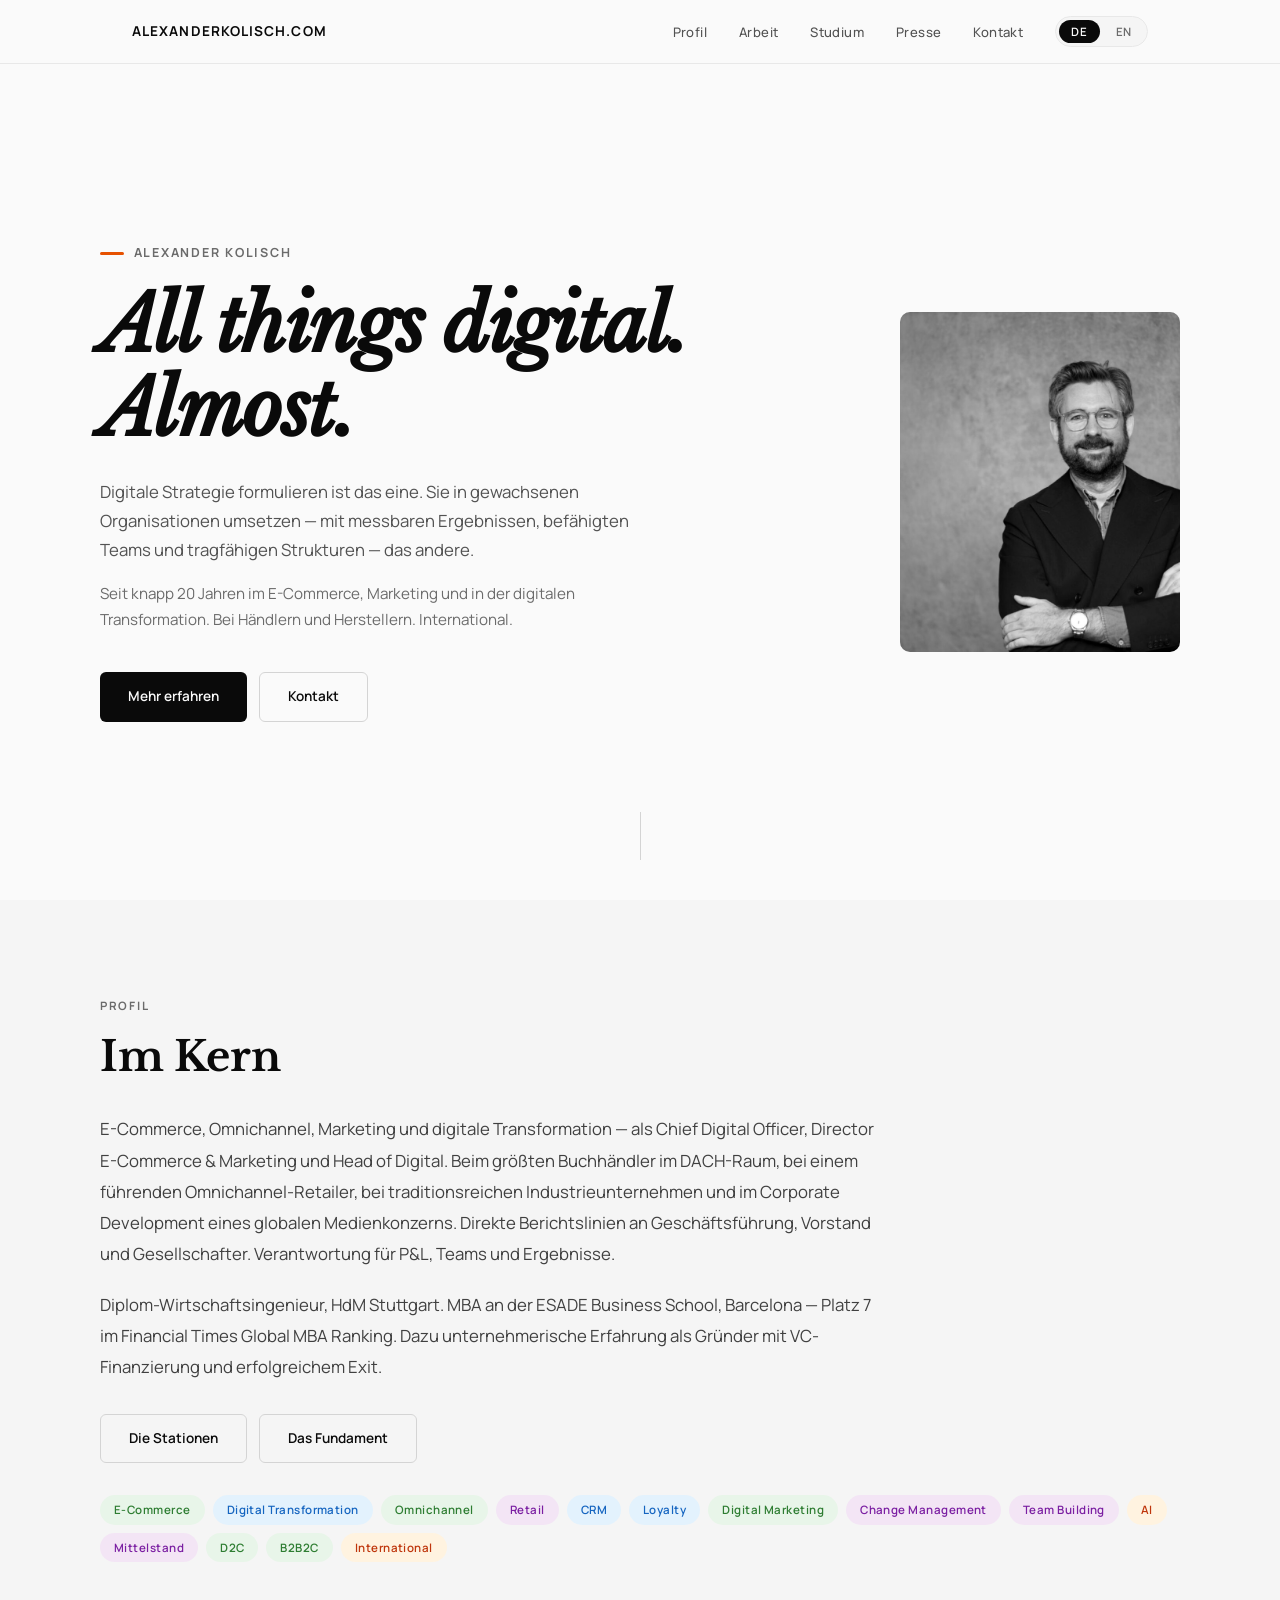
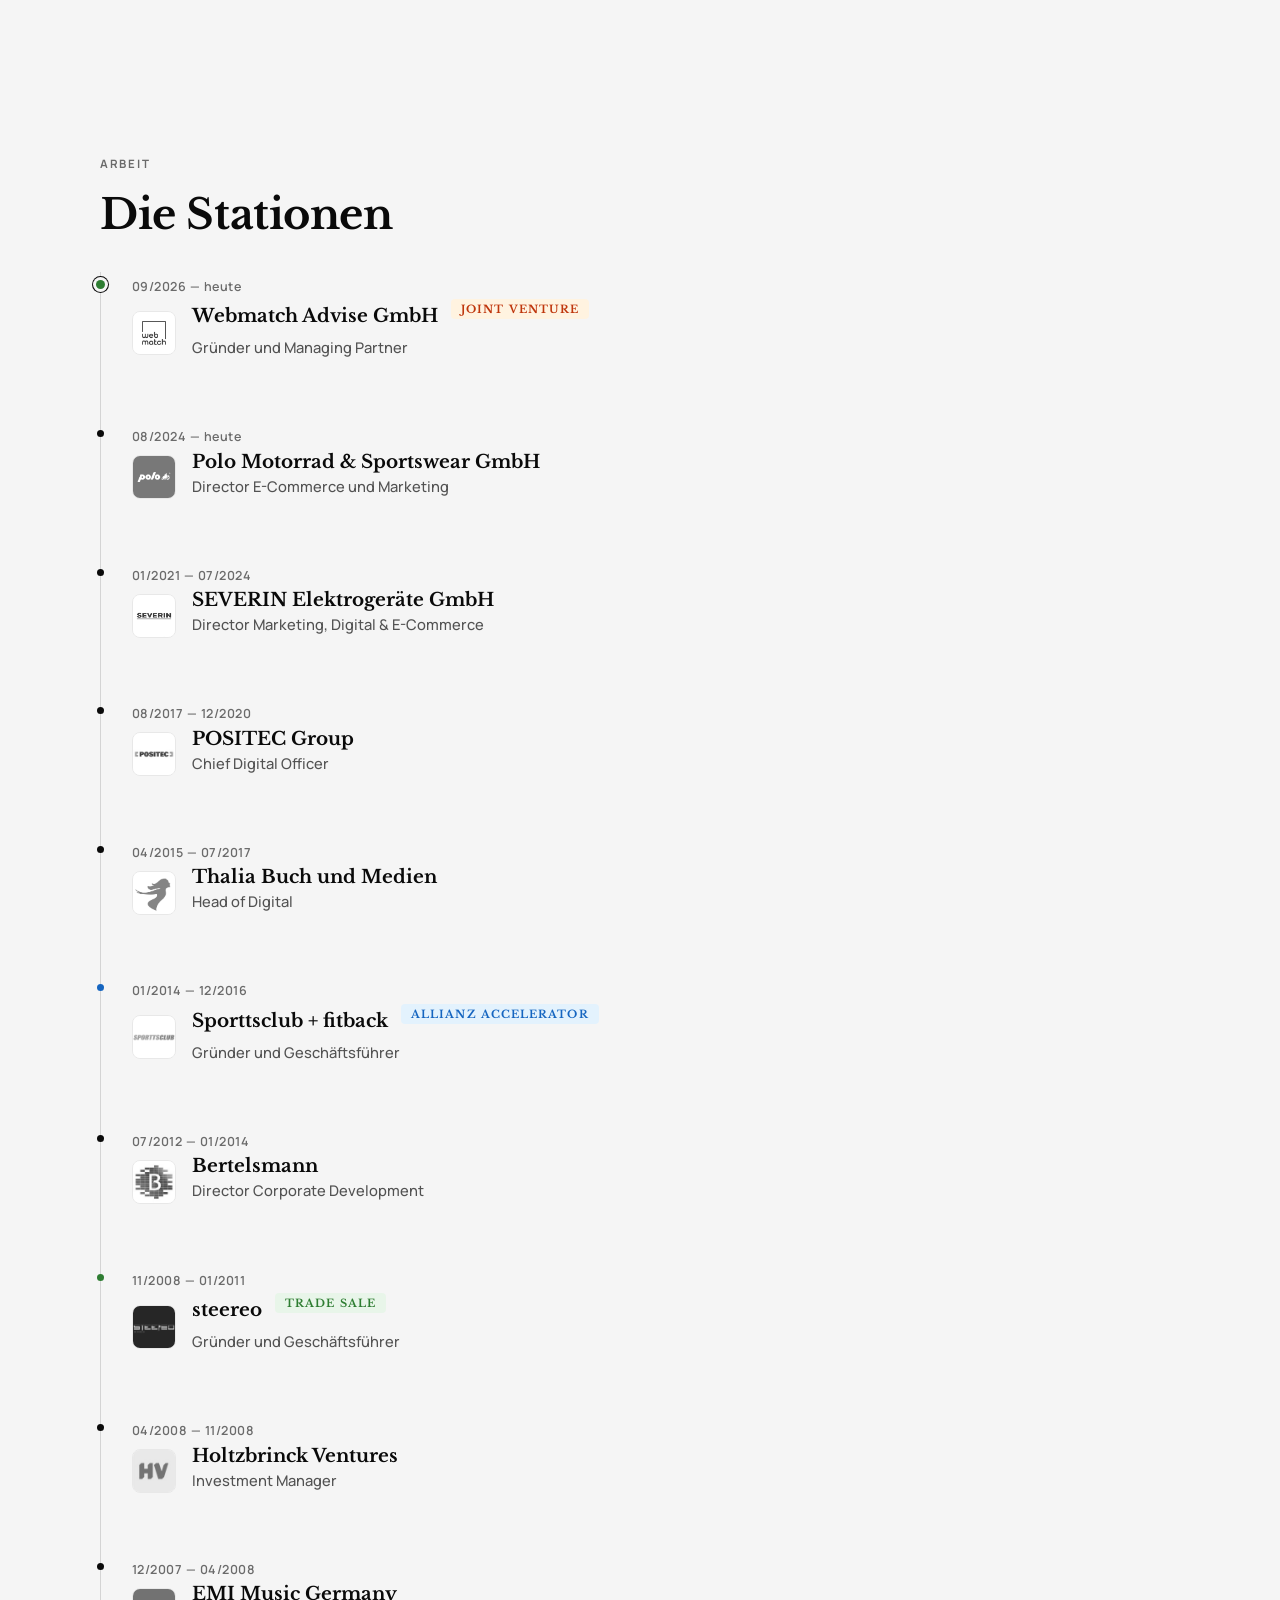
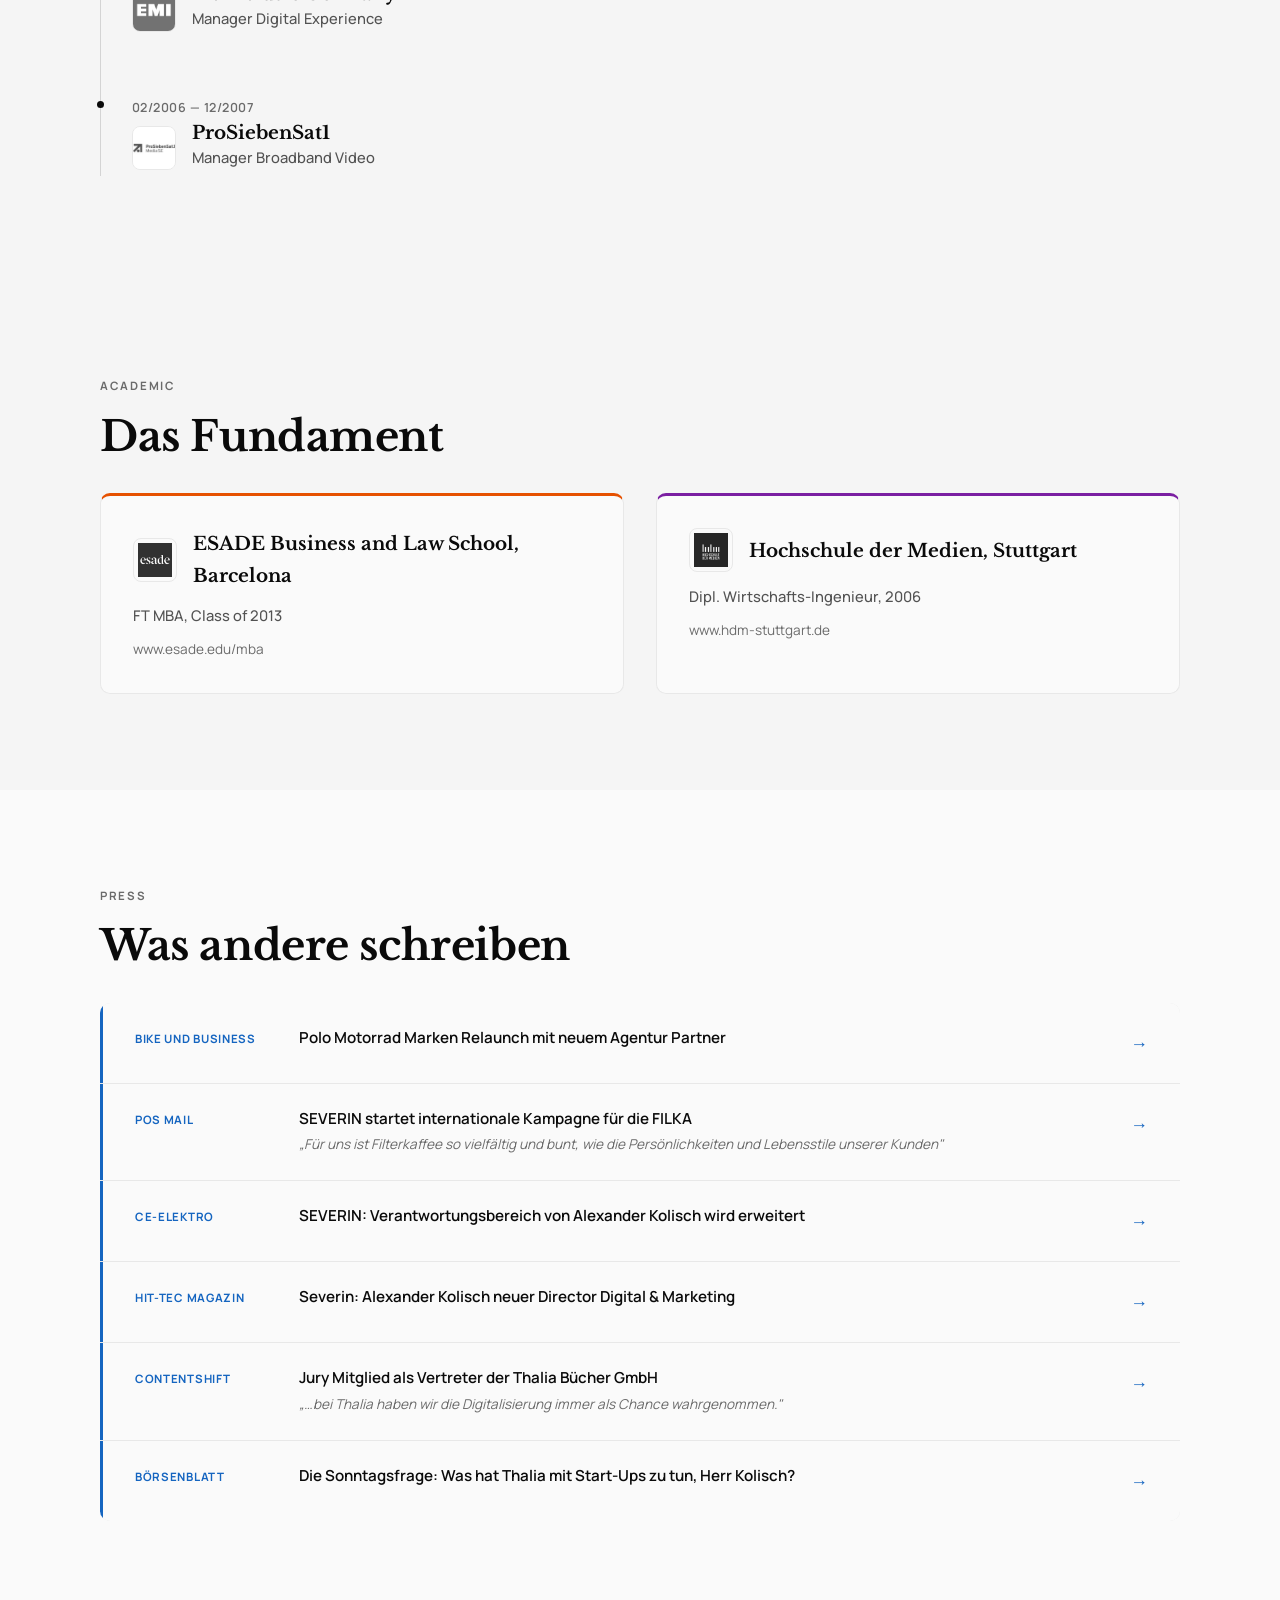
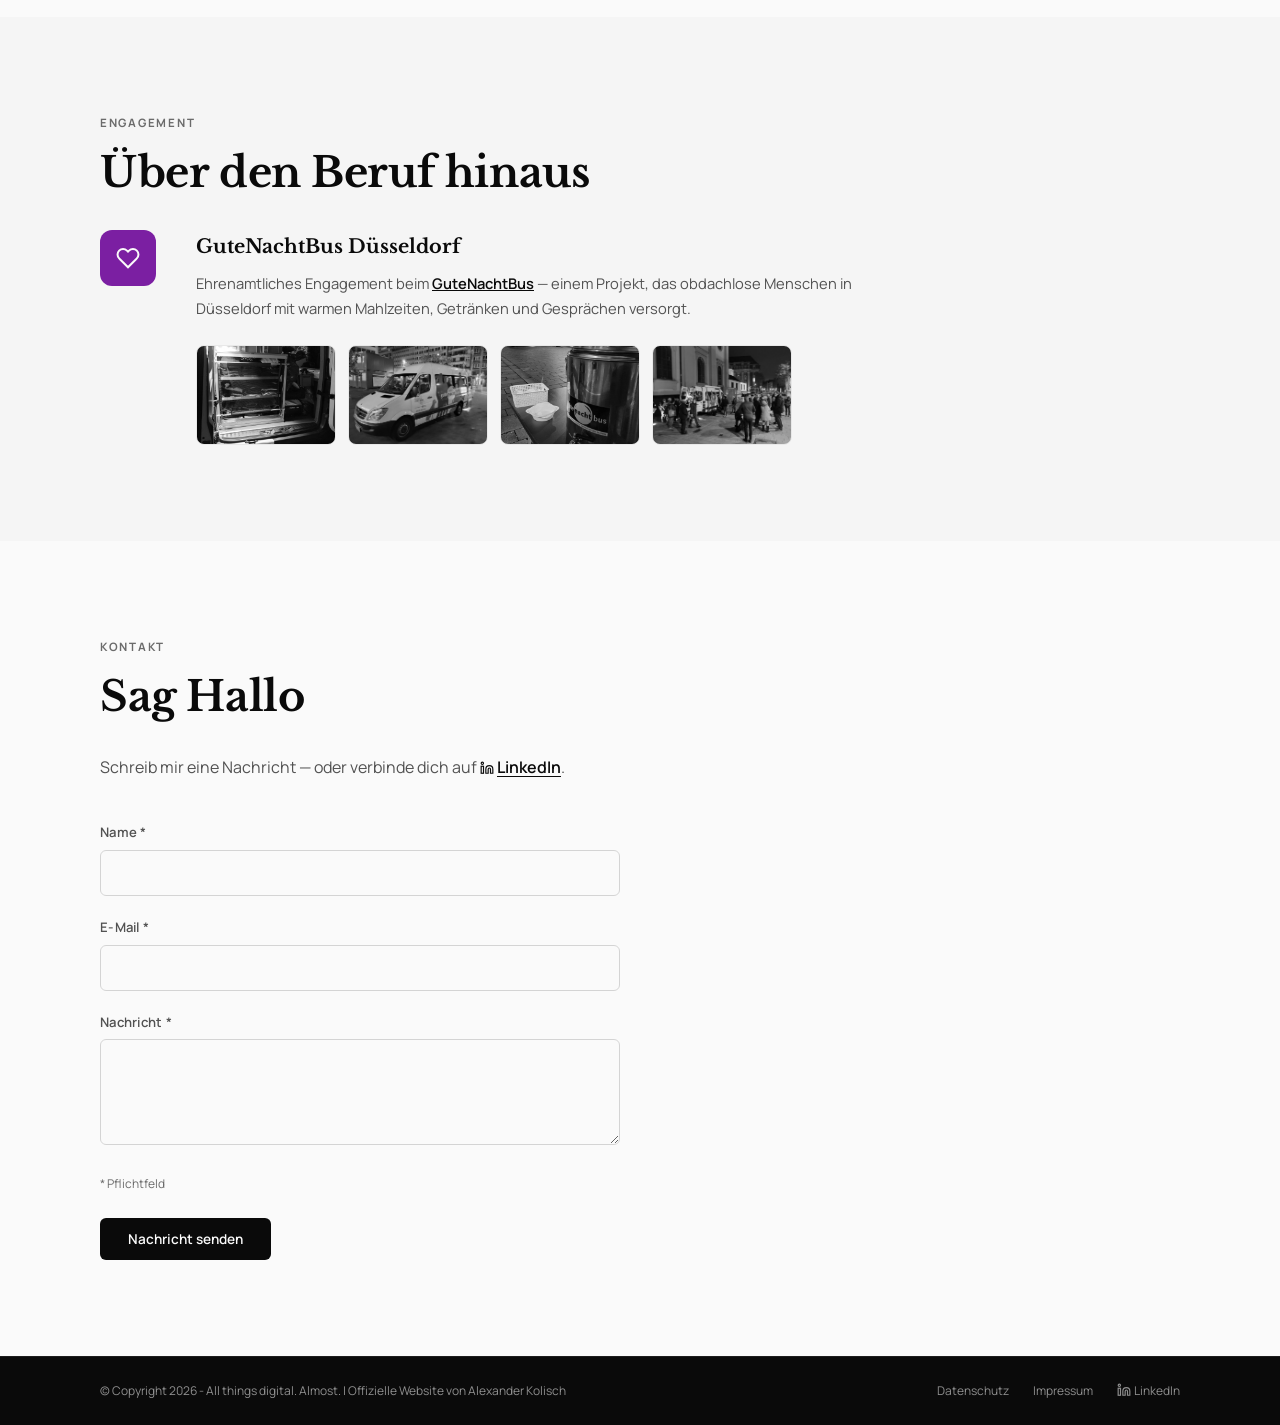
==== index.html @ d1df958e "fix: WCAG text contrast — labels, grays, orange tags, footer v1.7.4" ====
<!DOCTYPE html>
<html lang="de">
<head>
<meta charset="UTF-8">
<meta name="viewport" content="width=device-width, initial-scale=1.0">
<title>Alexander Kolisch | All things digital. Almost.</title>
<meta name="description" content="Alexander Kolisch — E-Commerce, Omnichannel, Marketing und digitale Transformation. Mehr als 20 Jahre Erfahrung als CDO, Director und Head of Digital.">
<link rel="icon" type="image/png" href="/assets/img/favicon.png">
<link rel="preload" href="/assets/fonts/manrope-latin-400-normal.woff2" as="font" type="font/woff2" crossorigin>
<link rel="preload" href="/assets/fonts/libre-baskerville-latin-400-italic.woff2" as="font" type="font/woff2" crossorigin>
<link rel="stylesheet" href="/assets/css/style.css?v=1.7.4">
<link rel="alternate" hreflang="de" href="https://alexanderkolisch.com/">
<link rel="alternate" hreflang="en" href="https://alexanderkolisch.com/#en">
<link rel="alternate" hreflang="x-default" href="https://alexanderkolisch.com/">
<meta property="og:title" content="Alexander Kolisch | All things digital. Almost.">
<meta property="og:description" content="E-Commerce, Omnichannel, Marketing und digitale Transformation — als CDO, Director und Head of Digital. Mehr als 20 Jahre Erfahrung.">
<meta property="og:url" content="https://alexanderkolisch.com/">
<meta property="og:type" content="website">
<meta property="og:image" content="https://alexanderkolisch.com/assets/img/profile.jpg">
<meta property="og:locale" content="de_DE">
<meta property="og:locale:alternate" content="en_US">
<meta property="og:site_name" content="Alexander Kolisch | All things digital. Almost.">
<meta name="twitter:card" content="summary_large_image">
<meta name="twitter:title" content="Alexander Kolisch | All things digital. Almost.">
<meta name="twitter:description" content="E-Commerce, Omnichannel, Marketing und digitale Transformation. Mehr als 20 Jahre Erfahrung als CDO, Director und Head of Digital.">
<meta name="twitter:image" content="https://alexanderkolisch.com/assets/img/profile.jpg">
<link rel="canonical" href="https://alexanderkolisch.com/">
<script type="application/ld+json">
{
  "@context": "https://schema.org",
  "@graph": [
    {
      "@type": "WebSite",
      "name": "Alexander Kolisch | All things digital. Almost.",
      "url": "https://alexanderkolisch.com/",
      "description": "Personal website of Alexander Kolisch – E-Commerce, Omnichannel, Marketing and Digital Transformation."
    },
    {
      "@type": "Person",
      "name": "Alexander Kolisch",
      "givenName": "Alexander",
      "familyName": "Kolisch",
      "jobTitle": "Co-Founder & Managing Partner, Webmatch Advise GmbH",
      "worksFor": [
        {
          "@type": "Organization",
          "name": "Webmatch Advise GmbH",
          "url": "https://advise.webmatch.de"
        },
        {
          "@type": "Organization",
          "name": "Polo Motorrad und Sportswear GmbH",
          "url": "https://www.polo-motorrad.com"
        }
      ],
      "alumniOf": [
        {"@type": "CollegeOrUniversity", "name": "ESADE Business School", "url": "https://www.esade.edu"},
        {"@type": "CollegeOrUniversity", "name": "Hochschule der Medien Stuttgart", "url": "https://www.hdm-stuttgart.de"}
      ],
      "knowsAbout": ["E-Commerce","Digital Transformation","Omnichannel Retail","CRM","Loyalty Programs","Digital Marketing","Change Management","D2C","B2B2C"],
      "url": "https://alexanderkolisch.com/",
      "sameAs": ["https://www.linkedin.com/in/alexanderkolisch/"],
      "image": "https://alexanderkolisch.com/assets/img/profile.jpg"
    }
  ]
}
</script>
</head>
<body >


<!-- NAV -->
<nav class="ak-nav" id="ak-nav"><div class="ni">
  <a href="/" class="nl">alexanderkolisch.com</a>
  <ul class="nk">
    <li><a href="#profil" data-lang="de">Profil</a><a href="#profil" data-lang="en">Profile</a></li>
    <li><a href="#arbeit" data-lang="de">Arbeit</a><a href="#arbeit" data-lang="en">Work</a></li>
    <li><a href="#bildung" data-lang="de">Studium</a><a href="#bildung" data-lang="en">Education</a></li>
    <li><a href="#presse" data-lang="de">Presse</a><a href="#presse" data-lang="en">Press</a></li>
    <li><a href="#kontakt" data-lang="de">Kontakt</a><a href="#kontakt" data-lang="en">Contact</a></li>
    <li><div class="lt"><button class="active" onclick="setLang('de')">DE</button><button onclick="setLang('en')">EN</button></div></li>
  </ul>
  <button class="hb" onclick="toggleMenu()" aria-label="Menu"><span></span><span></span><span></span></button>
</div></nav>

<!-- MOBILE MENU -->
<div class="mm" id="mm">
  <a href="#profil" onclick="closeMenu()" data-lang="de">Profil</a><a href="#profil" onclick="closeMenu()" data-lang="en">Profile</a>
  <a href="#arbeit" onclick="closeMenu()" data-lang="de">Arbeit</a><a href="#arbeit" onclick="closeMenu()" data-lang="en">Work</a>
  <a href="#bildung" onclick="closeMenu()" data-lang="de">Studium</a><a href="#bildung" onclick="closeMenu()" data-lang="en">Education</a>
  <a href="#presse" onclick="closeMenu()" data-lang="de">Presse</a><a href="#presse" onclick="closeMenu()" data-lang="en">Press</a>
  <a href="#kontakt" onclick="closeMenu()" data-lang="de">Kontakt</a><a href="#kontakt" onclick="closeMenu()" data-lang="en">Contact</a>
  <div class="lt" style="margin-top:1rem"><button class="active" onclick="setLang('de')">DE</button><button onclick="setLang('en')">EN</button></div>
</div>

<main id="main">
<!-- HERO -->
<section class="hero">
  <div class="hero-inner">
    <div class="hero-text">
      <p class="hero-eyebrow">Alexander Kolisch</p>
      <h1 class="hero-claim">All things digital.<br>Almost.</h1>
      <p class="hero-sub" data-lang="de">Digitale Strategie formulieren ist das eine. Sie in gewachsenen Organisationen umsetzen — mit messbaren Ergebnissen, befähigten Teams und tragfähigen Strukturen — das andere.</p>
      <p class="hero-sub" data-lang="en">Formulating a digital strategy is one thing. Implementing it in established organizations — with measurable results, empowered teams, and sustainable structures — is another.</p>
      <p class="hero-sub2" data-lang="de">Seit knapp 20 Jahren im E-Commerce, Marketing und in der digitalen Transformation. Bei Händlern und Herstellern. International.</p>
      <p class="hero-sub2" data-lang="en">Nearly 20 years in e-commerce, marketing, and digital transformation. With retailers and manufacturers. International.</p>
      <div class="hero-ctas">
        <a href="#profil" class="hero-cta" data-lang="de">Mehr erfahren</a><a href="#profil" class="hero-cta" data-lang="en">Learn more</a>
        <a href="#kontakt" class="hero-cta sec" data-lang="de">Kontakt</a><a href="#kontakt" class="hero-cta sec" data-lang="en">Contact</a>
      </div>
    </div>
    <div class="hero-photo">
      <img src="/assets/img/profile.jpg" alt="Alexander Kolisch" width="280" height="340" fetchpriority="high" decoding="async">
    </div>
  </div>
  <div class="hs"><div class="line"></div></div>
</section>

<!-- PROFIL -->
<section id="profil" style="background:var(--g50)">
  <div class="si">
    <p class="sl r" data-lang="de">Profil</p><p class="sl r" data-lang="en">Profile</p>
    <h2 class="st r" data-lang="de">Im Kern</h2><h2 class="st r" data-lang="en">At the Core</h2>
    <div class="pt r rd1" data-lang="de">
      <p>E-Commerce, Omnichannel, Marketing und digitale Transformation — als Chief Digital Officer, Director E-Commerce & Marketing und Head of Digital. Beim größten Buchhändler im DACH-Raum, bei einem führenden Omnichannel-Retailer, bei traditionsreichen Industrieunternehmen und im Corporate Development eines globalen Medienkonzerns. Direkte Berichtslinien an Geschäftsführung, Vorstand und Gesellschafter. Verantwortung für P&L, Teams und Ergebnisse.</p>
      <p>Diplom-Wirtschaftsingenieur, HdM Stuttgart. MBA an der ESADE Business School, Barcelona — Platz 7 im Financial Times Global MBA Ranking. Dazu unternehmerische Erfahrung als Gründer mit VC-Finanzierung und erfolgreichem Exit.</p>
    </div>
    <div class="pt r rd1" data-lang="en">
      <p>E-commerce, omnichannel, marketing, and digital transformation — as Chief Digital Officer, Director E-Commerce & Marketing, and Head of Digital. At the largest bookseller in the DACH region, at a leading omnichannel retailer, at established industrial companies, and in Corporate Development at a global media corporation. Direct reporting lines to CEO, board, and shareholders. Responsibility for P&L, teams, and results.</p>
      <p>Diploma in Business Engineering, HdM Stuttgart. MBA from ESADE Business School, Barcelona — ranked 7th in the Financial Times Global MBA Ranking. Plus entrepreneurial experience as a founder with VC funding and a successful exit.</p>
    </div>
    <div class="profil-ctas r rd2">
      <a href="#arbeit" class="hero-cta sec" data-lang="de">Die Stationen</a><a href="#arbeit" class="hero-cta sec" data-lang="en">The Stations</a>
      <a href="#bildung" class="hero-cta sec" data-lang="de">Das Fundament</a><a href="#bildung" class="hero-cta sec" data-lang="en">The Foundation</a>
    </div>
    <div class="tags r rd2">
      <span class="tag t1">E-Commerce</span><span class="tag t2">Digital Transformation</span><span class="tag t1">Omnichannel</span><span class="tag t3">Retail</span><span class="tag t2">CRM</span><span class="tag t2">Loyalty</span><span class="tag t1">Digital Marketing</span><span class="tag t3">Change Management</span><span class="tag t3">Team Building</span><span class="tag t4">AI</span><span class="tag t3">Mittelstand</span><span class="tag t1">D2C</span><span class="tag t1">B2B2C</span><span class="tag t4">International</span>
    </div>
  </div>
</section>

<!-- ARBEIT -->
<section class="ks" id="arbeit">
  <div class="si">
    <p class="sl r" data-lang="de">Arbeit</p><p class="sl r" data-lang="en">Work</p>
    <h2 class="st r" data-lang="de">Die Stationen</h2><h2 class="st r" data-lang="en">The Stations</h2>

    

    <div class="tl" data-lang="de">
      <div class="ti cur venture r"><span class="tp">09/2026 — heute</span><div class="ti-head"><div class="ti-logo"><img src="/assets/img/webmatch-advise.png" alt="Webmatch Advise" width="44" height="44" loading="lazy" decoding="async"></div><div><h3 class="tc">Webmatch Advise GmbH <span class="vb exit" style="margin-left:.5rem;vertical-align:middle;background:#fff3e0;color:#bf360c">Joint Venture</span></h3><p class="tr">Gründer und Managing Partner</p></div></div></div>
      <div class="ti r"><span class="tp">08/2024 — heute</span><div class="ti-head"><div class="ti-logo"><img src="/assets/img/polo.png" alt="Polo Motorrad" width="44" height="44" loading="lazy" decoding="async"></div><div><h3 class="tc">Polo Motorrad & Sportswear GmbH</h3><p class="tr">Director E-Commerce und Marketing</p></div></div></div>
      <div class="ti r"><span class="tp">01/2021 — 07/2024</span><div class="ti-head"><div class="ti-logo"><img src="/assets/img/severin.jpg" alt="SEVERIN" width="44" height="44" loading="lazy" decoding="async"></div><div><h3 class="tc">SEVERIN Elektrogeräte GmbH</h3><p class="tr">Director Marketing, Digital & E-Commerce</p></div></div></div>
      <div class="ti r"><span class="tp">08/2017 — 12/2020</span><div class="ti-head"><div class="ti-logo"><img src="/assets/img/positec.jpeg" alt="Positec" width="44" height="44" loading="lazy" decoding="async"></div><div><h3 class="tc">POSITEC Group</h3><p class="tr">Chief Digital Officer</p></div></div></div>
      <div class="ti r"><span class="tp">04/2015 — 07/2017</span><div class="ti-head"><div class="ti-logo"><img src="/assets/img/thalia.png" alt="Thalia" width="44" height="44" loading="lazy" decoding="async"></div><div><h3 class="tc">Thalia Buch und Medien</h3><p class="tr">Head of Digital</p></div></div></div>
      <div class="ti venture-acc r"><span class="tp">01/2014 — 12/2016</span><div class="ti-head"><div class="ti-logo"><img src="/assets/img/sporttsclub.png" alt="Sporttsclub" width="44" height="44" loading="lazy" decoding="async"></div><div><h3 class="tc">Sporttsclub + fitback <span class="vb acc" style="margin-left:.5rem;vertical-align:middle">Allianz Accelerator</span></h3><p class="tr">Gründer und Geschäftsführer</p></div></div></div>
      <div class="ti r"><span class="tp">07/2012 — 01/2014</span><div class="ti-head"><div class="ti-logo"><img src="/assets/img/bertelsmann.jpeg" alt="Bertelsmann" width="44" height="44" loading="lazy" decoding="async"></div><div><h3 class="tc">Bertelsmann</h3><p class="tr">Director Corporate Development</p></div></div></div>
      <div class="ti venture r"><span class="tp">11/2008 — 01/2011</span><div class="ti-head"><div class="ti-logo"><img src="/assets/img/steereo.jpg" alt="steereo" width="44" height="44" loading="lazy" decoding="async"></div><div><h3 class="tc">steereo <span class="vb exit" style="margin-left:.5rem;vertical-align:middle">Trade Sale</span></h3><p class="tr">Gründer und Geschäftsführer</p></div></div></div>
      <div class="ti r"><span class="tp">04/2008 — 11/2008</span><div class="ti-head"><div class="ti-logo"><img src="/assets/img/hv.jpeg" alt="Holtzbrinck Ventures" width="44" height="44" loading="lazy" decoding="async"></div><div><h3 class="tc">Holtzbrinck Ventures</h3><p class="tr">Investment Manager</p></div></div></div>
      <div class="ti r"><span class="tp">12/2007 — 04/2008</span><div class="ti-head"><div class="ti-logo"><img src="/assets/img/emi.png" alt="EMI Music" width="44" height="44" loading="lazy" decoding="async"></div><div><h3 class="tc">EMI Music Germany</h3><p class="tr">Manager Digital Experience</p></div></div></div>
      <div class="ti r"><span class="tp">02/2006 — 12/2007</span><div class="ti-head"><div class="ti-logo"><img src="/assets/img/p7s1.jpeg" alt="ProSiebenSat.1" width="44" height="44" loading="lazy" decoding="async"></div><div><h3 class="tc">ProSiebenSat1</h3><p class="tr">Manager Broadband Video</p></div></div></div>
    </div>

    <div class="tl" data-lang="en">
      <div class="ti cur venture r"><span class="tp">09/2026 — present</span><div class="ti-head"><div class="ti-logo"><img src="/assets/img/webmatch-advise.png" alt="Webmatch Advise" width="44" height="44" loading="lazy" decoding="async"></div><div><h3 class="tc">Webmatch Advise GmbH <span class="vb exit" style="margin-left:.5rem;vertical-align:middle;background:#fff3e0;color:#bf360c">Joint Venture</span></h3><p class="tr">Co-Founder & Managing Partner</p></div></div></div>
      <div class="ti r"><span class="tp">08/2024 — present</span><div class="ti-head"><div class="ti-logo"><img src="/assets/img/polo.png" alt="Polo Motorrad" width="44" height="44" loading="lazy" decoding="async"></div><div><h3 class="tc">Polo Motorrad & Sportswear GmbH</h3><p class="tr">Director E-Commerce and Marketing</p></div></div></div>
      <div class="ti r"><span class="tp">01/2021 — 07/2024</span><div class="ti-head"><div class="ti-logo"><img src="/assets/img/severin.jpg" alt="SEVERIN" width="44" height="44" loading="lazy" decoding="async"></div><div><h3 class="tc">SEVERIN Elektrogeräte GmbH</h3><p class="tr">Director Marketing, Digital & E-Commerce</p></div></div></div>
      <div class="ti r"><span class="tp">08/2017 — 12/2020</span><div class="ti-head"><div class="ti-logo"><img src="/assets/img/positec.jpeg" alt="Positec" width="44" height="44" loading="lazy" decoding="async"></div><div><h3 class="tc">POSITEC Group</h3><p class="tr">Chief Digital Officer</p></div></div></div>
      <div class="ti r"><span class="tp">04/2015 — 07/2017</span><div class="ti-head"><div class="ti-logo"><img src="/assets/img/thalia.png" alt="Thalia" width="44" height="44" loading="lazy" decoding="async"></div><div><h3 class="tc">Thalia Buch und Medien</h3><p class="tr">Head of Digital</p></div></div></div>
      <div class="ti venture-acc r"><span class="tp">01/2014 — 12/2016</span><div class="ti-head"><div class="ti-logo"><img src="/assets/img/sporttsclub.png" alt="Sporttsclub" width="44" height="44" loading="lazy" decoding="async"></div><div><h3 class="tc">Sporttsclub + fitback <span class="vb acc" style="margin-left:.5rem;vertical-align:middle">Allianz Accelerator</span></h3><p class="tr">Founder and Managing Director</p></div></div></div>
      <div class="ti r"><span class="tp">07/2012 — 01/2014</span><div class="ti-head"><div class="ti-logo"><img src="/assets/img/bertelsmann.jpeg" alt="Bertelsmann" width="44" height="44" loading="lazy" decoding="async"></div><div><h3 class="tc">Bertelsmann</h3><p class="tr">Director Corporate Development</p></div></div></div>
      <div class="ti venture r"><span class="tp">11/2008 — 01/2011</span><div class="ti-head"><div class="ti-logo"><img src="/assets/img/steereo.jpg" alt="steereo" width="44" height="44" loading="lazy" decoding="async"></div><div><h3 class="tc">steereo <span class="vb exit" style="margin-left:.5rem;vertical-align:middle">Trade Sale</span></h3><p class="tr">Founder and Managing Director</p></div></div></div>
      <div class="ti r"><span class="tp">04/2008 — 11/2008</span><div class="ti-head"><div class="ti-logo"><img src="/assets/img/hv.jpeg" alt="Holtzbrinck Ventures" width="44" height="44" loading="lazy" decoding="async"></div><div><h3 class="tc">Holtzbrinck Ventures</h3><p class="tr">Investment Manager</p></div></div></div>
      <div class="ti r"><span class="tp">12/2007 — 04/2008</span><div class="ti-head"><div class="ti-logo"><img src="/assets/img/emi.png" alt="EMI Music" width="44" height="44" loading="lazy" decoding="async"></div><div><h3 class="tc">EMI Music Germany</h3><p class="tr">Manager Digital Experience</p></div></div></div>
      <div class="ti r"><span class="tp">02/2006 — 12/2007</span><div class="ti-head"><div class="ti-logo"><img src="/assets/img/p7s1.jpeg" alt="ProSiebenSat.1" width="44" height="44" loading="lazy" decoding="async"></div><div><h3 class="tc">ProSiebenSat1</h3><p class="tr">Manager Broadband Video</p></div></div></div>
    </div>
  </div>
</section>

<!-- EDUCATION -->
<section class="es" id="bildung">
  <div class="si">
    <p class="sl r" data-lang="de">Academic</p><p class="sl r" data-lang="en">Academic</p>
    <h2 class="st r" data-lang="de">Das Fundament</h2><h2 class="st r" data-lang="en">The Foundation</h2>
    <div class="eg" data-lang="de">
      <div class="ec esade r"><div class="ec-head"><div class="ec-logo"><img src="/assets/img/esade.png" alt="ESADE" width="44" height="44" loading="lazy" decoding="async"></div><h3 class="ename">ESADE Business and Law School, Barcelona</h3></div><p class="ed">FT MBA, Class of 2013</p><p class="ee"><a href="https://www.esade.edu/mba/en/programmes/full-time-mba" target="_blank" rel="noopener">www.esade.edu/mba</a></p></div>
      <div class="ec hdm r rd1"><div class="ec-head"><div class="ec-logo"><img src="/assets/img/hdm.png" alt="HdM Stuttgart" width="44" height="44" loading="lazy" decoding="async"></div><h3 class="ename">Hochschule der Medien, Stuttgart</h3></div><p class="ed">Dipl. Wirtschafts-Ingenieur, 2006</p><p class="ee"><a href="https://www.hdm-stuttgart.de/" target="_blank" rel="noopener">www.hdm-stuttgart.de</a></p></div>
    </div>
    <div class="eg" data-lang="en">
      <div class="ec esade r"><div class="ec-head"><div class="ec-logo"><img src="/assets/img/esade.png" alt="ESADE" width="44" height="44" loading="lazy" decoding="async"></div><h3 class="ename">ESADE Business and Law School, Barcelona</h3></div><p class="ed">FT MBA, Class of 2013</p><p class="ee"><a href="https://www.esade.edu/mba/en/programmes/full-time-mba" target="_blank" rel="noopener">www.esade.edu/mba</a></p></div>
      <div class="ec hdm r rd1"><div class="ec-head"><div class="ec-logo"><img src="/assets/img/hdm.png" alt="HdM Stuttgart" width="44" height="44" loading="lazy" decoding="async"></div><h3 class="ename">Hochschule der Medien, Stuttgart</h3></div><p class="ed">Diploma in Business Engineering, 2006</p><p class="ee"><a href="https://www.hdm-stuttgart.de/" target="_blank" rel="noopener">www.hdm-stuttgart.de</a></p></div>
    </div>
  </div>
</section>

<!-- PRESSE -->
<section id="presse">
  <div class="si">
    <p class="sl r" data-lang="de">Press</p><p class="sl r" data-lang="en">Press</p>
    <h2 class="st r" data-lang="de">Was andere schreiben</h2><h2 class="st r" data-lang="en">What Others Write</h2>
    <div class="pl r" data-lang="de">
      <a href="https://bikeundbusiness.de/artikel/marken-relaunch-mit-des-wahnsinns-fette-beute/" target="_blank" rel="noopener" class="pi"><span class="ps">Bike und Business</span><div><p class="ph">Polo Motorrad Marken Relaunch mit neuem Agentur Partner</p></div><span class="pa">→</span></a>
      <a href="https://pos-mail.de/severin-startet-internationale-kampagne-fuer-filka/" target="_blank" rel="noopener" class="pi"><span class="ps">POS Mail</span><div><p class="ph">SEVERIN startet internationale Kampagne für die FILKA</p><p class="pq">„Für uns ist Filterkaffee so vielfältig und bunt, wie die Persönlichkeiten und Lebensstile unserer Kunden"</p></div><span class="pa">→</span></a>
      <a href="https://ce-electro.de/2021/10/07/thomas-baumann-kommt-zu-severin-zurueck/" target="_blank" rel="noopener" class="pi"><span class="ps">ce-elektro</span><div><p class="ph">SEVERIN: Verantwortungsbereich von Alexander Kolisch wird erweitert</p></div><span class="pa">→</span></a>
      <a href="https://www.hitec-magazin.de/news/Severin-Kolisch-neuer-Director-Digital-Marketing" target="_blank" rel="noopener" class="pi"><span class="ps">hit-tec magazin</span><div><p class="ph">Severin: Alexander Kolisch neuer Director Digital & Marketing</p></div><span class="pa">→</span></a>
      <a href="https://www.contentshift.de/accelerator/runde-2016/jury-partner/alexander-kolisch" target="_blank" rel="noopener" class="pi"><span class="ps">CONTENTshift</span><div><p class="ph">Jury Mitglied als Vertreter der Thalia Bücher GmbH</p><p class="pq">„…bei Thalia haben wir die Digitalisierung immer als Chance wahrgenommen."</p></div><span class="pa">→</span></a>
      <a href="https://www.boersenblatt.net/archiv/1142969.html" target="_blank" rel="noopener" class="pi"><span class="ps">Börsenblatt</span><div><p class="ph">Die Sonntagsfrage: Was hat Thalia mit Start-Ups zu tun, Herr Kolisch?</p></div><span class="pa">→</span></a>
    </div>
    <div class="pl r" data-lang="en">
      <a href="https://bikeundbusiness.de/artikel/marken-relaunch-mit-des-wahnsinns-fette-beute/" target="_blank" rel="noopener" class="pi"><span class="ps">Bike und Business</span><div><p class="ph">Polo Motorrad brand relaunch with new agency partner</p></div><span class="pa">→</span></a>
      <a href="https://pos-mail.de/severin-startet-internationale-kampagne-fuer-filka/" target="_blank" rel="noopener" class="pi"><span class="ps">POS Mail</span><div><p class="ph">SEVERIN launches international campaign for FILKA</p></div><span class="pa">→</span></a>
      <a href="https://ce-electro.de/2021/10/07/thomas-baumann-kommt-zu-severin-zurueck/" target="_blank" rel="noopener" class="pi"><span class="ps">ce-elektro</span><div><p class="ph">SEVERIN: Alexander Kolisch's scope of responsibility expanded</p></div><span class="pa">→</span></a>
      <a href="https://www.hitec-magazin.de/news/Severin-Kolisch-neuer-Director-Digital-Marketing" target="_blank" rel="noopener" class="pi"><span class="ps">hit-tec magazin</span><div><p class="ph">Severin: Alexander Kolisch new Director Digital & Marketing</p></div><span class="pa">→</span></a>
      <a href="https://www.contentshift.de/accelerator/runde-2016/jury-partner/alexander-kolisch" target="_blank" rel="noopener" class="pi"><span class="ps">CONTENTshift</span><div><p class="ph">Jury member representing Thalia Bücher GmbH</p></div><span class="pa">→</span></a>
      <a href="https://www.boersenblatt.net/archiv/1142969.html" target="_blank" rel="noopener" class="pi"><span class="ps">Börsenblatt</span><div><p class="ph">The Sunday Question: What does Thalia have to do with startups, Mr. Kolisch?</p></div><span class="pa">→</span></a>
    </div>
  </div>
</section>

<!-- ENGAGEMENT -->
<section class="gs" id="engagement">
  <div class="si">
    <p class="sl r">Engagement</p>
    <h2 class="st r" data-lang="de">Über den Beruf hinaus</h2><h2 class="st r" data-lang="en">Beyond Work</h2>
    <div class="gc r" data-lang="de">
      <div class="gi"><svg viewBox="0 0 24 24" fill="none" stroke="currentColor" stroke-width="2"><path d="M20.84 4.61a5.5 5.5 0 0 0-7.78 0L12 5.67l-1.06-1.06a5.5 5.5 0 0 0-7.78 7.78l1.06 1.06L12 21.23l7.78-7.78 1.06-1.06a5.5 5.5 0 0 0 0-7.78z"/></svg></div>
      <div class="gt"><h3>GuteNachtBus Düsseldorf</h3><p>Ehrenamtliches Engagement beim <a href="https://gutenachtbus.de" target="_blank" rel="noopener">GuteNachtBus</a> — einem Projekt, das obdachlose Menschen in Düsseldorf mit warmen Mahlzeiten, Getränken und Gesprächen versorgt.</p>
        <div class="gnb-photos">
          <img src="/assets/img/gnb1.jpg" alt="GuteNachtBus Düsseldorf" width="140" height="100" loading="lazy" decoding="async">
          <img src="/assets/img/gnb2.jpg" alt="GuteNachtBus Einsatz" width="140" height="100" loading="lazy" decoding="async">
          <img src="/assets/img/gnb3.jpg" alt="GuteNachtBus Team" width="140" height="100" loading="lazy" decoding="async">
          <img src="/assets/img/gnb4.jpg" alt="GuteNachtBus Nacht" width="140" height="100" loading="lazy" decoding="async">
        </div>
      </div>
    </div>
    <div class="gc r" data-lang="en">
      <div class="gi"><svg viewBox="0 0 24 24" fill="none" stroke="currentColor" stroke-width="2"><path d="M20.84 4.61a5.5 5.5 0 0 0-7.78 0L12 5.67l-1.06-1.06a5.5 5.5 0 0 0-7.78 7.78l1.06 1.06L12 21.23l7.78-7.78 1.06-1.06a5.5 5.5 0 0 0 0-7.78z"/></svg></div>
      <div class="gt"><h3>GuteNachtBus Düsseldorf</h3><p>Volunteering with <a href="https://gutenachtbus.de" target="_blank" rel="noopener">GuteNachtBus</a> — a project providing warm meals, drinks, and conversation to homeless people in Düsseldorf.</p>
        <div class="gnb-photos">
          <img src="/assets/img/gnb1.jpg" alt="GuteNachtBus Düsseldorf" width="140" height="100" loading="lazy" decoding="async">
          <img src="/assets/img/gnb2.jpg" alt="GuteNachtBus in action" width="140" height="100" loading="lazy" decoding="async">
          <img src="/assets/img/gnb3.jpg" alt="GuteNachtBus team" width="140" height="100" loading="lazy" decoding="async">
          <img src="/assets/img/gnb4.jpg" alt="GuteNachtBus night" width="140" height="100" loading="lazy" decoding="async">
        </div>
      </div>
    </div>
  </div>
</section>

<!-- CONTACT -->
<section id="kontakt">
  <div class="si">
    <p class="sl r" data-lang="de">Kontakt</p><p class="sl r" data-lang="en">Contact</p>
    <h2 class="st r" data-lang="de">Sag Hallo</h2><h2 class="st r" data-lang="en">Say Hello</h2>
    <p class="cd r" data-lang="de">Schreib mir eine Nachricht — oder verbinde dich auf <a href="https://www.linkedin.com/in/alexanderkolisch/" target="_blank" rel="noopener" class="cd-link"><svg viewBox="0 0 24 24" fill="none" stroke="currentColor" stroke-width="2" style="width:14px;height:14px;vertical-align:-2px;margin-right:3px"><path d="M16 8a6 6 0 0 1 6 6v7h-4v-7a2 2 0 0 0-2-2 2 2 0 0 0-2 2v7h-4v-7a6 6 0 0 1 6-6z"/><rect x="2" y="9" width="4" height="12"/><circle cx="4" cy="4" r="2"/></svg>LinkedIn</a>.</p>
    <p class="cd r" data-lang="en">Send me a message — or connect on <a href="https://www.linkedin.com/in/alexanderkolisch/" target="_blank" rel="noopener" class="cd-link"><svg viewBox="0 0 24 24" fill="none" stroke="currentColor" stroke-width="2" style="width:14px;height:14px;vertical-align:-2px;margin-right:3px"><path d="M16 8a6 6 0 0 1 6 6v7h-4v-7a2 2 0 0 0-2-2 2 2 0 0 0-2 2v7h-4v-7a6 6 0 0 1 6-6z"/><rect x="2" y="9" width="4" height="12"/><circle cx="4" cy="4" r="2"/></svg>LinkedIn</a>.</p>
    <div class="cf r" id="contact-form-wrap">
      <form name="contact" method="POST" data-netlify="true" netlify-honeypot="bot-field" id="contact-form" toolname="contact_alexander_kolisch" tooldescription="Sends a contact message to Alexander Kolisch. Requires the sender's name, email address and the message text.">
        <input type="hidden" name="form-name" value="contact">
        <p class="hp" aria-hidden="true"><label>Leave empty <input name="bot-field" tabindex="-1" autocomplete="off"></label></p>
        <div class="ff">
          <label class="ff-label" for="f-name"><span data-lang="de">Name *</span><span data-lang="en">Name *</span></label>
          <input type="text" name="name" id="f-name" autocomplete="name" required toolparamdescription="The sender's full name">
        </div>
        <div class="ff">
          <label class="ff-label" for="f-email"><span data-lang="de">E-Mail *</span><span data-lang="en">Email *</span></label>
          <input type="email" name="email" id="f-email" autocomplete="email" required toolparamdescription="The sender's email address for the reply">
        </div>
        <div class="ff">
          <label class="ff-label" for="f-message"><span data-lang="de">Nachricht *</span><span data-lang="en">Message *</span></label>
          <textarea name="message" id="f-message" rows="4" required toolparamdescription="The message text"></textarea>
        </div>
        <p class="ff-note" data-lang="de">* Pflichtfeld</p>
        <p class="ff-note" data-lang="en">* Required field</p>
        <div class="fc-actions">
          <button type="submit" class="btn-submit" data-lang="de">Nachricht senden</button>
          <button type="submit" class="btn-submit" data-lang="en">Send message</button>
        </div>
      </form>
    </div>
    <div class="cf-success" id="contact-success" style="display:none">
      <p class="cf-thanks" data-lang="de">Danke für die Nachricht! Ich melde mich zeitnah.</p>
      <p class="cf-thanks" data-lang="en">Thanks for your message! I'll get back to you soon.</p>
    </div>
  </div>
</section>

</main>

<!-- FOOTER -->
<footer class="ak-footer"><div class="fi">
  <span class="fc">© Copyright 2026 - All things digital. Almost. | Offizielle Website von Alexander Kolisch</span>
  <div class="fl">
    <a href="/datenschutz/" data-lang="de">Datenschutz</a><a href="/datenschutz/" data-lang="en">Privacy Policy</a>
    <a href="/impressum/" data-lang="de">Impressum</a><a href="/impressum/" data-lang="en">Legal Notice</a>
    <a href="https://www.linkedin.com/in/alexanderkolisch/" target="_blank" rel="noopener" class="fl-li"><svg viewBox="0 0 24 24" fill="none" stroke="currentColor" stroke-width="2" style="width:14px;height:14px;vertical-align:-2px;margin-right:3px"><path d="M16 8a6 6 0 0 1 6 6v7h-4v-7a2 2 0 0 0-2-2 2 2 0 0 0-2 2v7h-4v-7a6 6 0 0 1 6-6z"/><rect x="2" y="9" width="4" height="12"/><circle cx="4" cy="4" r="2"/></svg>LinkedIn</a>
  </div>
</div></footer>

<script src="/assets/js/main.js?v=1.7.4"></script>
<!-- Cloudflare Web Analytics --><script type='module' src='https://static.cloudflareinsights.com/beacon.min.js' data-cf-beacon='{"token": "0de5ef6f4da44fab82f9060bd4f4bc10"}'></script><!-- End Cloudflare Web Analytics -->
</body>
</html>
---- assets/css/style.css ----
/* ── LOCAL FONTS (DSGVO-konform, kein Google-Request) ── */
@font-face{font-family:'Manrope';font-style:normal;font-weight:300;font-display:swap;src:url('../fonts/manrope-latin-300-normal.woff2') format('woff2')}
@font-face{font-family:'Manrope';font-style:normal;font-weight:400;font-display:swap;src:url('../fonts/manrope-latin-400-normal.woff2') format('woff2')}
@font-face{font-family:'Manrope';font-style:normal;font-weight:500;font-display:swap;src:url('../fonts/manrope-latin-500-normal.woff2') format('woff2')}
@font-face{font-family:'Manrope';font-style:normal;font-weight:600;font-display:swap;src:url('../fonts/manrope-latin-600-normal.woff2') format('woff2')}
@font-face{font-family:'Manrope';font-style:normal;font-weight:700;font-display:swap;src:url('../fonts/manrope-latin-700-normal.woff2') format('woff2')}
@font-face{font-family:'Libre Baskerville';font-style:normal;font-weight:400;font-display:swap;src:url('../fonts/libre-baskerville-latin-400-normal.woff2') format('woff2')}
@font-face{font-family:'Libre Baskerville';font-style:italic;font-weight:400;font-display:swap;src:url('../fonts/libre-baskerville-latin-400-italic.woff2') format('woff2')}
@font-face{font-family:'Libre Baskerville';font-style:normal;font-weight:700;font-display:swap;src:url('../fonts/libre-baskerville-latin-700-normal.woff2') format('woff2')}

/* ── RESET & BASE ── */
:root{--black:#0a0a0a;--white:#fafafa;--g50:#f5f5f5;--g100:#e8e8e8;--g200:#d4d4d4;--g300:#a3a3a3;--g400:#6b6b6b;--g500:#525252;--g600:#404040;--serif:'Libre Baskerville',Georgia,serif;--sans:'Manrope',-apple-system,sans-serif;--mw:1080px;--nh:64px}
*{margin:0;padding:0;box-sizing:border-box}
html{scroll-behavior:smooth;font-size:16px;-webkit-font-smoothing:antialiased}
body{font-family:var(--sans);color:var(--black);background:var(--white);line-height:1.7;overflow-x:hidden}
/* Override WP admin bar offset */

/* ── NAV ── */
.ak-nav{position:fixed;top:0;left:0;right:0;height:var(--nh);background:rgba(250,250,250,.92);backdrop-filter:blur(20px);-webkit-backdrop-filter:blur(20px);z-index:100;border-bottom:1px solid var(--g100);transition:all .3s}
.ak-nav.scrolled{background:rgba(250,250,250,.97);box-shadow:0 1px 20px rgba(0,0,0,.04)}
.ni{max-width:var(--mw);margin:0 auto;padding:0 2rem;height:100%;display:flex;align-items:center;justify-content:space-between}
.nl{font-family:var(--sans);font-weight:700;font-size:.85rem;letter-spacing:.08em;text-transform:uppercase;color:var(--black);text-decoration:none}
.nk{display:flex;align-items:center;gap:2rem;list-style:none}
.nk a{font-size:.82rem;font-weight:500;color:var(--g500);text-decoration:none;letter-spacing:.03em;transition:color .2s}
.nk a:hover{color:var(--black)}
.lt{display:flex;gap:.25rem;background:var(--g50);border-radius:20px;padding:3px;border:1px solid var(--g100)}
.lt button{font-family:var(--sans);font-size:.72rem;font-weight:600;letter-spacing:.06em;padding:4px 12px;border:none;border-radius:16px;cursor:pointer;background:transparent;color:var(--g400);transition:all .25s}
.lt button.active{background:var(--black);color:var(--white)}
.hb{display:none;flex-direction:column;gap:5px;cursor:pointer;background:none;border:none;padding:4px}
.hb span{width:22px;height:1.5px;background:var(--black);transition:all .3s}
.mm{display:none;position:fixed;top:var(--nh);left:0;right:0;bottom:0;background:var(--white);z-index:99;padding:2rem;flex-direction:column;gap:0}
.mm.open{display:flex}
.mm a{font-size:1.1rem;font-weight:500;color:var(--black);text-decoration:none;padding:.75rem 0;border-bottom:1px solid var(--g100)}

/* ── HERO ── */
.hero{min-height:100vh;display:flex;align-items:center;padding:0 2rem;padding-top:var(--nh);position:relative}
.hero-inner{max-width:var(--mw);margin:0 auto;width:100%;padding:4rem 0;display:flex;align-items:center;gap:4rem}
.hero-text{flex:1}
.hero-photo{width:280px;height:340px;border-radius:10px;overflow:hidden;flex-shrink:0;background:var(--g100)}
.hero-photo img{width:100%;height:100%;object-fit:cover;filter:grayscale(1);object-position:70% top}
.hero-eyebrow{font-family:var(--sans);font-size:.78rem;font-weight:700;letter-spacing:.14em;text-transform:uppercase;color:var(--g400);margin-bottom:1.25rem;opacity:0;transform:translateY(20px);animation:fu .8s .2s forwards;display:flex;align-items:center;gap:.6rem}
.hero-eyebrow::before{content:'';width:24px;height:3px;background:#e65100;border-radius:2px;flex-shrink:0}
.hero-claim{font-family:var(--serif);font-size:clamp(2.8rem,6vw,5rem);font-weight:700;line-height:1.1;letter-spacing:-.02em;margin-bottom:1.5rem;opacity:0;transform:translateY(20px);animation:fu .8s .4s forwards;font-style:italic}
.hero-sub{font-size:1.05rem;font-weight:400;color:var(--g500);max-width:540px;line-height:1.75;margin-bottom:1rem;opacity:0;transform:translateY(20px);animation:fu .8s .6s forwards}
.hero-sub2{font-size:.95rem;font-weight:400;color:var(--g400);max-width:540px;line-height:1.7;margin-bottom:2.5rem;opacity:0;transform:translateY(20px);animation:fu .8s .7s forwards}
.hero-ctas{display:flex;gap:.75rem;opacity:0;transform:translateY(20px);animation:fu .8s .8s forwards}
.hero-cta{display:inline-flex;align-items:center;gap:.5rem;font-family:var(--sans);font-size:.85rem;font-weight:600;color:var(--white);background:var(--black);text-decoration:none;padding:12px 28px;border-radius:6px;transition:all .25s}
.hero-cta:hover{background:var(--g600);transform:translateY(-1px)}
.hero-cta.sec{background:transparent;color:var(--black);border:1px solid var(--g200)}
.hero-cta.sec:hover{border-color:var(--black);transform:translateY(-1px)}
.hs{position:absolute;bottom:2.5rem;left:50%;transform:translateX(-50%);opacity:0;animation:fu .8s 1.2s forwards}
.hs .line{width:1px;height:48px;background:var(--g200);margin:0 auto;position:relative;overflow:hidden}
.hs .line::after{content:'';position:absolute;top:-100%;left:0;width:100%;height:100%;background:#e65100;animation:sl 2s infinite}
@keyframes sl{0%{top:-100%}100%{top:100%}}
@keyframes fu{to{opacity:1;transform:translateY(0)}}

/* ── SECTIONS ── */
section{padding:6rem 2rem}
.si{max-width:var(--mw);margin:0 auto}
.sl{font-size:.72rem;font-weight:700;letter-spacing:.15em;text-transform:uppercase;color:var(--g400);margin-bottom:1rem}
.st{font-family:var(--serif);font-size:clamp(1.8rem,3.5vw,2.6rem);font-weight:700;line-height:1.2;margin-bottom:2rem;letter-spacing:-.01em}

/* ── PROFIL ── */
.pt{font-size:1.05rem;color:var(--g600);max-width:780px;line-height:1.85}
.pt p{margin-bottom:1.25rem}
.pt .schwerpunkte{font-size:.92rem;font-weight:500;color:var(--g500);margin-top:1.5rem}
.tags{display:flex;flex-wrap:wrap;gap:.5rem;margin-top:2rem}
.tag{display:inline-block;font-size:.72rem;font-weight:600;letter-spacing:.04em;padding:5px 14px;border-radius:20px}
.tag.t1{background:#e8f5e9;color:#2e7d32}
.tag.t2{background:#e3f2fd;color:#1565c0}
.tag.t3{background:#f3e5f5;color:#7b1fa2}
.tag.t4{background:#fff3e0;color:#bf360c}
.profil-ctas{display:flex;gap:.75rem;margin-top:2rem;margin-bottom:.5rem}

/* ── KARRIERE / TIMELINE ── */
.ks{background:var(--g50)}
.tl{position:relative;padding-left:2rem}
.tl::before{content:'';position:absolute;left:0;top:0;bottom:0;width:1px;background:var(--g200)}
.ti{position:relative;padding-bottom:3rem}
.ti:last-child{padding-bottom:0}
.ti::before{content:'';position:absolute;left:-2rem;top:8px;width:7px;height:7px;background:var(--black);border-radius:50%;transform:translateX(-3px)}
.ti.cur::before{width:9px;height:9px;box-shadow:0 0 0 3px var(--g50),0 0 0 4px var(--black);transform:translateX(-4px)}
.ti-head{display:flex;align-items:center;gap:1rem;margin-bottom:.5rem}
.ti-logo{width:44px;height:44px;border-radius:8px;overflow:hidden;background:var(--white);border:1px solid var(--g100);flex-shrink:0;display:flex;align-items:center;justify-content:center}
.ti-logo img{width:100%;height:100%;object-fit:cover;filter:grayscale(1);opacity:.85}
.tp{font-size:.78rem;font-weight:600;color:var(--g400);letter-spacing:.04em;margin-bottom:.25rem}
.tc{font-family:var(--serif);font-size:1.15rem;font-weight:700;line-height:1.3}
.tr{font-size:.92rem;font-weight:500;color:var(--g500);margin-bottom:.4rem}
.td{font-size:.88rem;color:var(--g500);line-height:1.7;max-width:640px}
.ti.venture::before{background:#2e7d32}
.ti.venture-acc::before{background:#1565c0}

/* ── VENTURE BADGES ── */
.vb{display:inline-block;font-size:.68rem;font-weight:700;letter-spacing:.1em;text-transform:uppercase;padding:3px 10px;border-radius:4px;margin-bottom:1rem}
.vb.exit{background:#e8f5e9;color:#2e7d32}
.vb.acc{background:#e3f2fd;color:#1565c0}

/* ── EDUCATION ── */
.es{background:var(--g50)}
.eg{display:grid;grid-template-columns:1fr 1fr;gap:2rem}
.ec{padding:2rem;background:var(--white);border-radius:10px;border:1px solid var(--g100);border-top:3px solid var(--g200)}
.ec.esade{border-top-color:#e65100}
.ec.hdm{border-top-color:#7b1fa2}
.ec-head{display:flex;align-items:center;gap:1rem;margin-bottom:.75rem}
.ec-logo{width:44px;height:44px;border-radius:8px;overflow:hidden;background:var(--white);border:1px solid var(--g100);flex-shrink:0;display:flex;align-items:center;justify-content:center}
.ec-logo img{width:100%;height:100%;object-fit:contain;padding:4px;filter:grayscale(1);opacity:.85}
.ename{font-family:var(--serif);font-size:1.15rem;font-weight:700;margin-bottom:0}
.ed{font-size:.92rem;font-weight:500;color:var(--g500);margin-bottom:.6rem}
.ee{font-size:.85rem;color:var(--g400);line-height:1.7}
.ee a{color:var(--g400);text-decoration:none;transition:color .2s}
.ee a:hover{color:var(--black)}
.er{margin-top:1rem;font-size:.78rem;font-weight:600;color:var(--g400);letter-spacing:.03em}

/* ── PRESS ── */
.pl{display:flex;flex-direction:column;gap:1px;background:var(--g100);border-radius:10px;overflow:hidden}
.pi{display:flex;align-items:flex-start;gap:1.5rem;padding:1.5rem 2rem;background:var(--white);text-decoration:none;color:var(--black);transition:background .2s;border-left:3px solid #1565c0}
.pi:hover{background:var(--g50)}
.ps{font-size:.72rem;font-weight:700;letter-spacing:.06em;text-transform:uppercase;color:#1565c0;min-width:140px;padding-top:2px}
.ph{font-size:.95rem;font-weight:600;margin-bottom:.25rem;line-height:1.4}
.pq{font-size:.85rem;color:var(--g400);font-style:italic}
.pa{color:#1565c0;font-size:1.1rem;padding-top:2px;transition:all .2s;margin-left:auto;flex-shrink:0}
.pi:hover .pa{transform:translateX(3px)}

/* ── ENGAGEMENT ── */
.gs{background:var(--g50)}
.gc{display:flex;gap:2.5rem;align-items:flex-start;max-width:780px}
.gnb-photos{display:flex;gap:.75rem;margin-top:1.5rem}
.gnb-photos img{width:140px;height:100px;object-fit:cover;border-radius:8px;border:1px solid var(--g100);filter:grayscale(1);transition:filter .3s}
.gnb-photos img:hover{filter:grayscale(0)}
.gi{width:56px;height:56px;background:#7b1fa2;border-radius:12px;display:flex;align-items:center;justify-content:center;flex-shrink:0}
.gi svg{width:24px;height:24px;color:var(--white)}
.gt h3{font-family:var(--serif);font-size:1.2rem;margin-bottom:.5rem}
.gt p{font-size:.92rem;color:var(--g500);line-height:1.7}
.gt a{color:var(--black);font-weight:600}

/* ── CONTACT ── */
.cd{font-size:1rem;color:var(--g500);margin-bottom:2.5rem;max-width:480px}
.cb{display:flex;gap:1rem;justify-content:center;flex-wrap:wrap}
.btn{display:inline-flex;align-items:center;gap:.5rem;font-family:var(--sans);font-size:.88rem;font-weight:600;text-decoration:none;padding:14px 32px;border-radius:6px;transition:all .25s;cursor:pointer;border:none}
.btn.p{background:#e65100;color:var(--white)}
.btn.p:hover{background:#bf4400;transform:translateY(-1px)}
.btn.s{background:transparent;color:var(--black);border:1px solid var(--g200)}
.btn.s:hover{border-color:var(--black);transform:translateY(-1px)}
.btn svg{width:18px;height:18px}

/* ── FOOTER ── */
.ak-footer{background:var(--black);border-top:1px solid rgba(255,255,255,.08);padding:1.5rem 2rem}
.fi{max-width:var(--mw);margin:0 auto;display:flex;justify-content:space-between;align-items:center}
.fc{font-size:.75rem;color:#8f8f8f}
.fl{display:flex;gap:1.5rem}
.fl a{font-size:.75rem;color:#8f8f8f;text-decoration:none;transition:color .2s}
.fl a:hover{color:var(--g100)}

/* ── REVEAL ANIMATIONS ── */
.r{opacity:0;transform:translateY(30px);transition:opacity .7s,transform .7s}
.r.v{opacity:1;transform:translateY(0)}
.rd1{transition-delay:.1s}
.rd2{transition-delay:.2s}

/* ── RESPONSIVE ── */
@media(max-width:768px){
  section{padding:4rem 1.25rem}
  .nk{display:none}.hb{display:flex}.ni{padding:0 1.25rem}
  .hero{min-height:auto;padding-top:calc(var(--nh) + 2rem);padding-bottom:2rem}
  .hero-inner{flex-direction:column-reverse;gap:2rem;padding:2rem 0}
  .hero-photo{width:100%;height:280px;border-radius:10px}
  .eg{grid-template-columns:1fr}
  .pi{flex-direction:column;gap:.5rem;padding:1.25rem}
  .ps{min-width:auto}
  .gc{flex-direction:column;gap:1.25rem}
  .fi{flex-direction:column;gap:.75rem;text-align:center}
  .hs{display:none}
  .tl{padding-left:1.5rem}
  .cb{flex-direction:column;align-items:center}
  .hero-ctas{flex-direction:row}
  .gnb-photos{flex-wrap:wrap}
  .gnb-photos img{width:110px;height:80px}
}

/* ── LANGUAGE TOGGLE ── */
[data-lang="en"]{display:none !important}
body.en [data-lang="de"]{display:none !important}
body.en [data-lang="en"]{display:block !important}
body.en .eg[data-lang="en"]{display:grid !important}
body.en .pl[data-lang="en"]{display:flex !important}
body.en .pi[data-lang="en"]{display:flex !important}
body.en .tl[data-lang="en"]{display:block !important;position:relative}
body.en .gc[data-lang="en"]{display:flex !important}
body.en a.hero-cta[data-lang="en"]{display:inline-flex !important}
body.en .mm a[data-lang="en"]{display:block !important}
body.en .nk a[data-lang="en"]{display:inline !important}
body.en span[data-lang="en"]{display:inline !important}
body.en .fl a[data-lang="en"]{display:inline !important}
body.en button[data-lang="en"]{display:inline-flex !important}
body.en label[data-lang="en"]{display:block !important}
body.en .ff-label span[data-lang="en"]{display:inline !important}
body.en p.ff-note[data-lang="en"]{display:block !important}

/* ── GENERIC PAGE (Impressum, Datenschutz, Blog) ── */
.ak-page{max-width:var(--mw);margin:0 auto;padding:calc(var(--nh) + 3rem) 2rem 4rem}
.ak-page h1{font-family:var(--serif);font-size:2rem;margin-bottom:2rem}
.ak-page h2{font-family:var(--serif);font-size:1.15rem;margin:1.5rem 0 .75rem}
.ak-page h3{font-family:var(--sans);font-size:1rem;font-weight:700;margin:1.25rem 0 .5rem}
.ak-page p{margin-bottom:1rem;color:var(--g600);line-height:1.8}
.ak-page a{color:var(--black);font-weight:500}
.ak-page ul,.ak-page ol{margin:0 0 1rem 1.5rem;color:var(--g600)}
.ak-page li{margin-bottom:.5rem;line-height:1.7}

/* ── BLOG ── */
.ak-blog-list{list-style:none;padding:0}
.ak-blog-item{padding:2rem 0;border-bottom:1px solid var(--g100)}
.ak-blog-item:first-child{padding-top:0}
.ak-blog-date{font-size:.78rem;font-weight:600;color:var(--g400);letter-spacing:.04em;margin-bottom:.5rem}
.ak-blog-title{font-family:var(--serif);font-size:1.3rem;font-weight:700;margin-bottom:.5rem}
.ak-blog-title a{color:var(--black);text-decoration:none;transition:color .2s}
.ak-blog-title a:hover{color:var(--g500)}
.ak-blog-excerpt{font-size:.95rem;color:var(--g500);line-height:1.7}

/* ── CONTACT FORM ── */
.cd-link{color:var(--black);font-weight:600;text-decoration:underline;text-underline-offset:3px;transition:color .2s}
.cd-link:hover{color:var(--g500)}
.cf{max-width:520px}
.ff{margin-bottom:1.25rem}
.ff-label{display:block;font-size:.82rem;font-weight:600;color:var(--g500);margin-bottom:.4rem;letter-spacing:.02em}
.ff input,.ff textarea{width:100%;font-family:var(--sans);font-size:.92rem;color:#0a0a0a;background:var(--white);border:1px solid var(--g200);border-radius:6px;padding:12px 16px;outline:none;transition:border-color .2s}
.ff textarea{color:#0a0a0a !important;-webkit-text-fill-color:#0a0a0a;resize:vertical;min-height:100px}
.ff input:focus,.ff textarea:focus{border-color:var(--black)}
.ff-note{font-size:.75rem;color:var(--g400);margin-bottom:1.25rem}
.hp{position:absolute;overflow:hidden;clip:rect(0 0 0 0);height:1px;width:1px;margin:-1px;padding:0;border:0}
.fc-actions{margin-top:1.5rem}
.btn-submit{display:inline-flex;align-items:center;font-family:var(--sans);font-size:.85rem;font-weight:600;color:var(--white);background:var(--black);padding:12px 28px;border-radius:6px;transition:all .25s;cursor:pointer;border:none}
.btn-submit:hover{background:var(--g600);transform:translateY(-1px)}
.cf-success{max-width:520px;padding:2rem;background:var(--white);border-radius:10px;border:1px solid var(--g100);border-left:3px solid #2e7d32;margin-top:1.5rem}
.cf-thanks{font-size:1.05rem;color:var(--g600);margin:0}
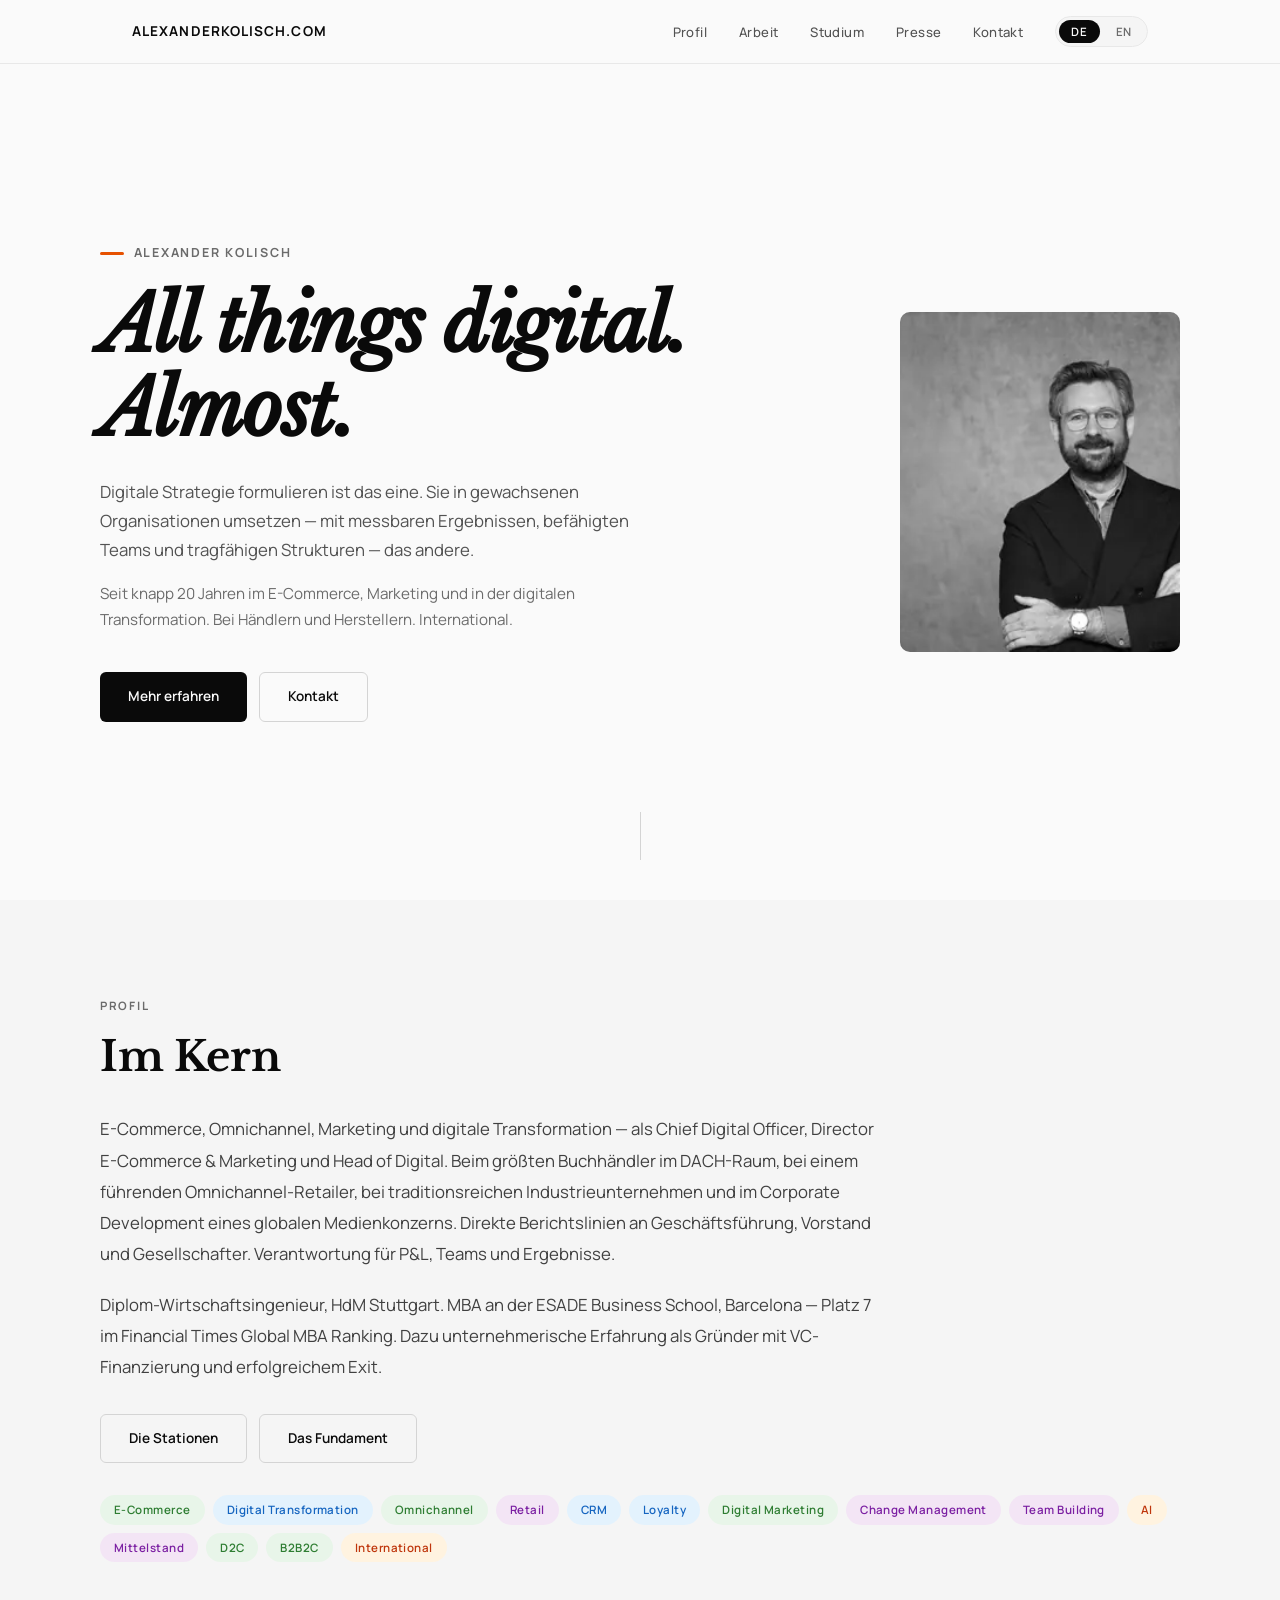
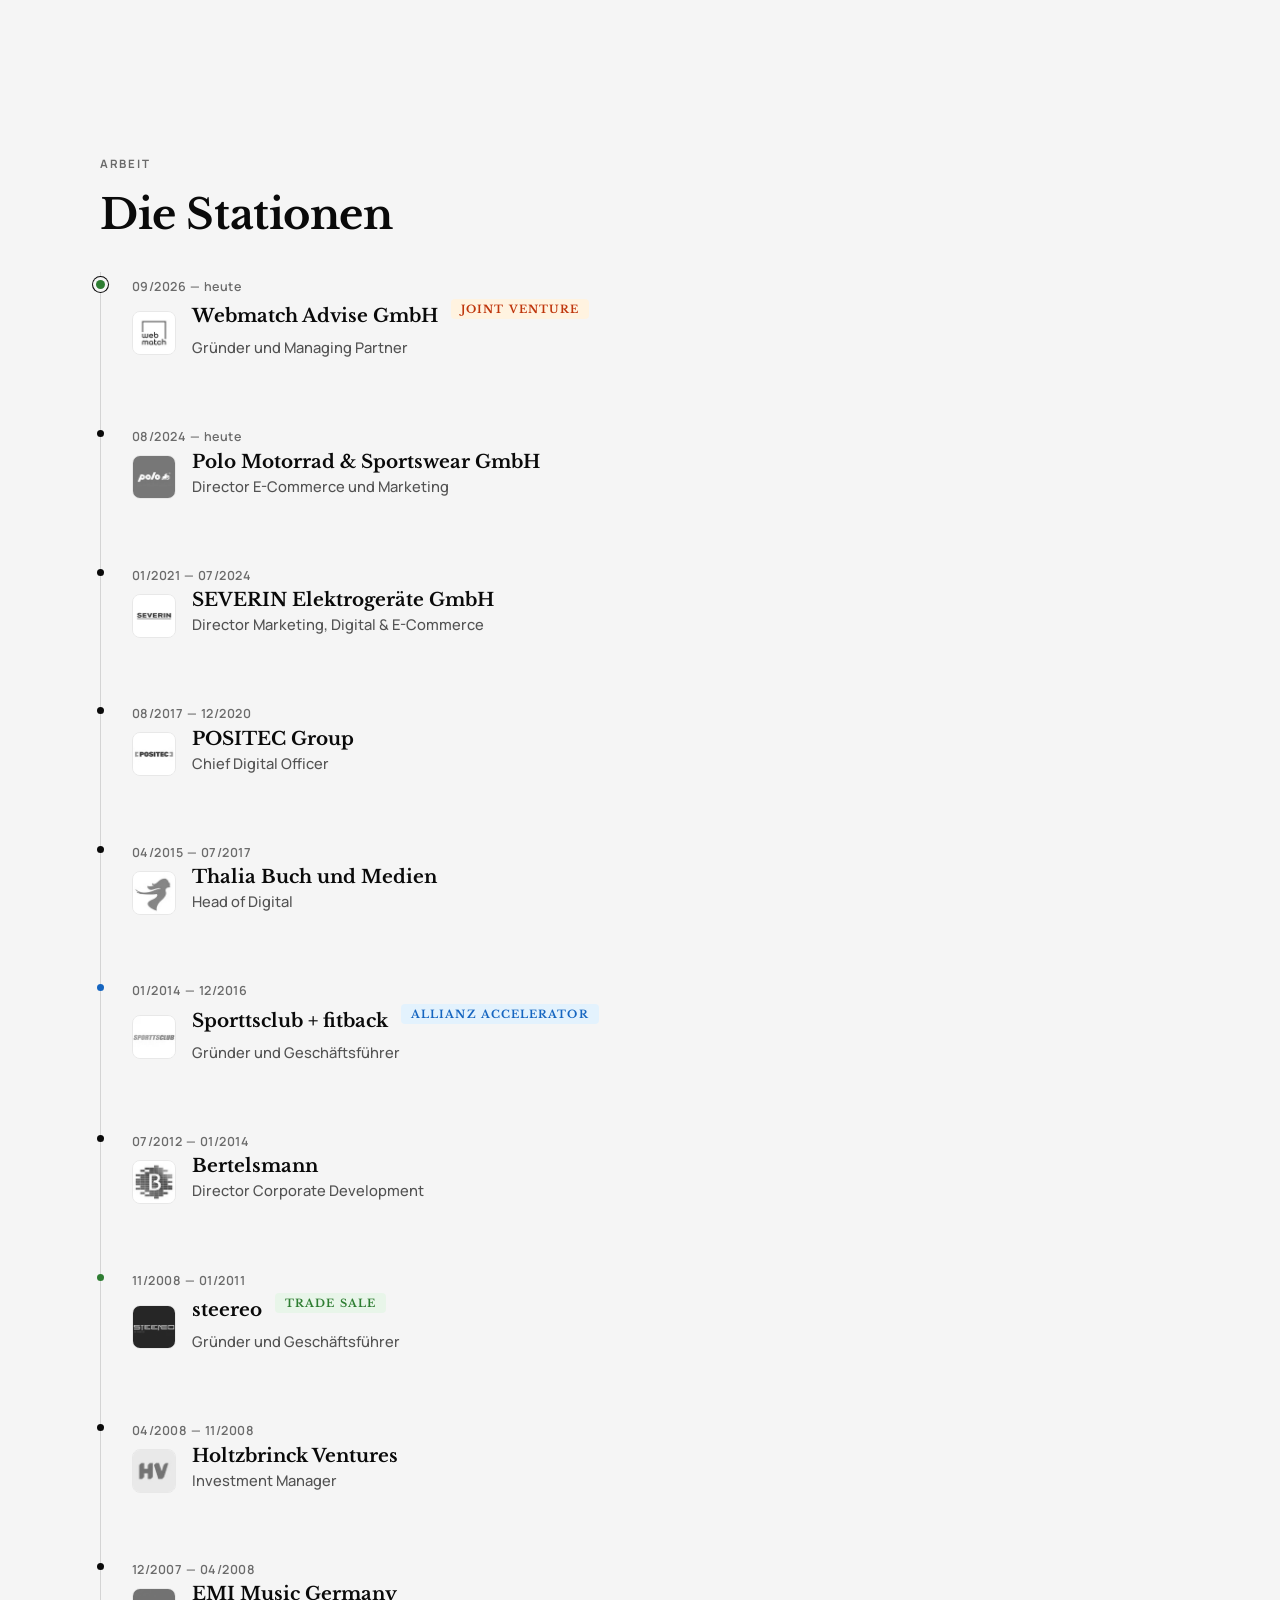
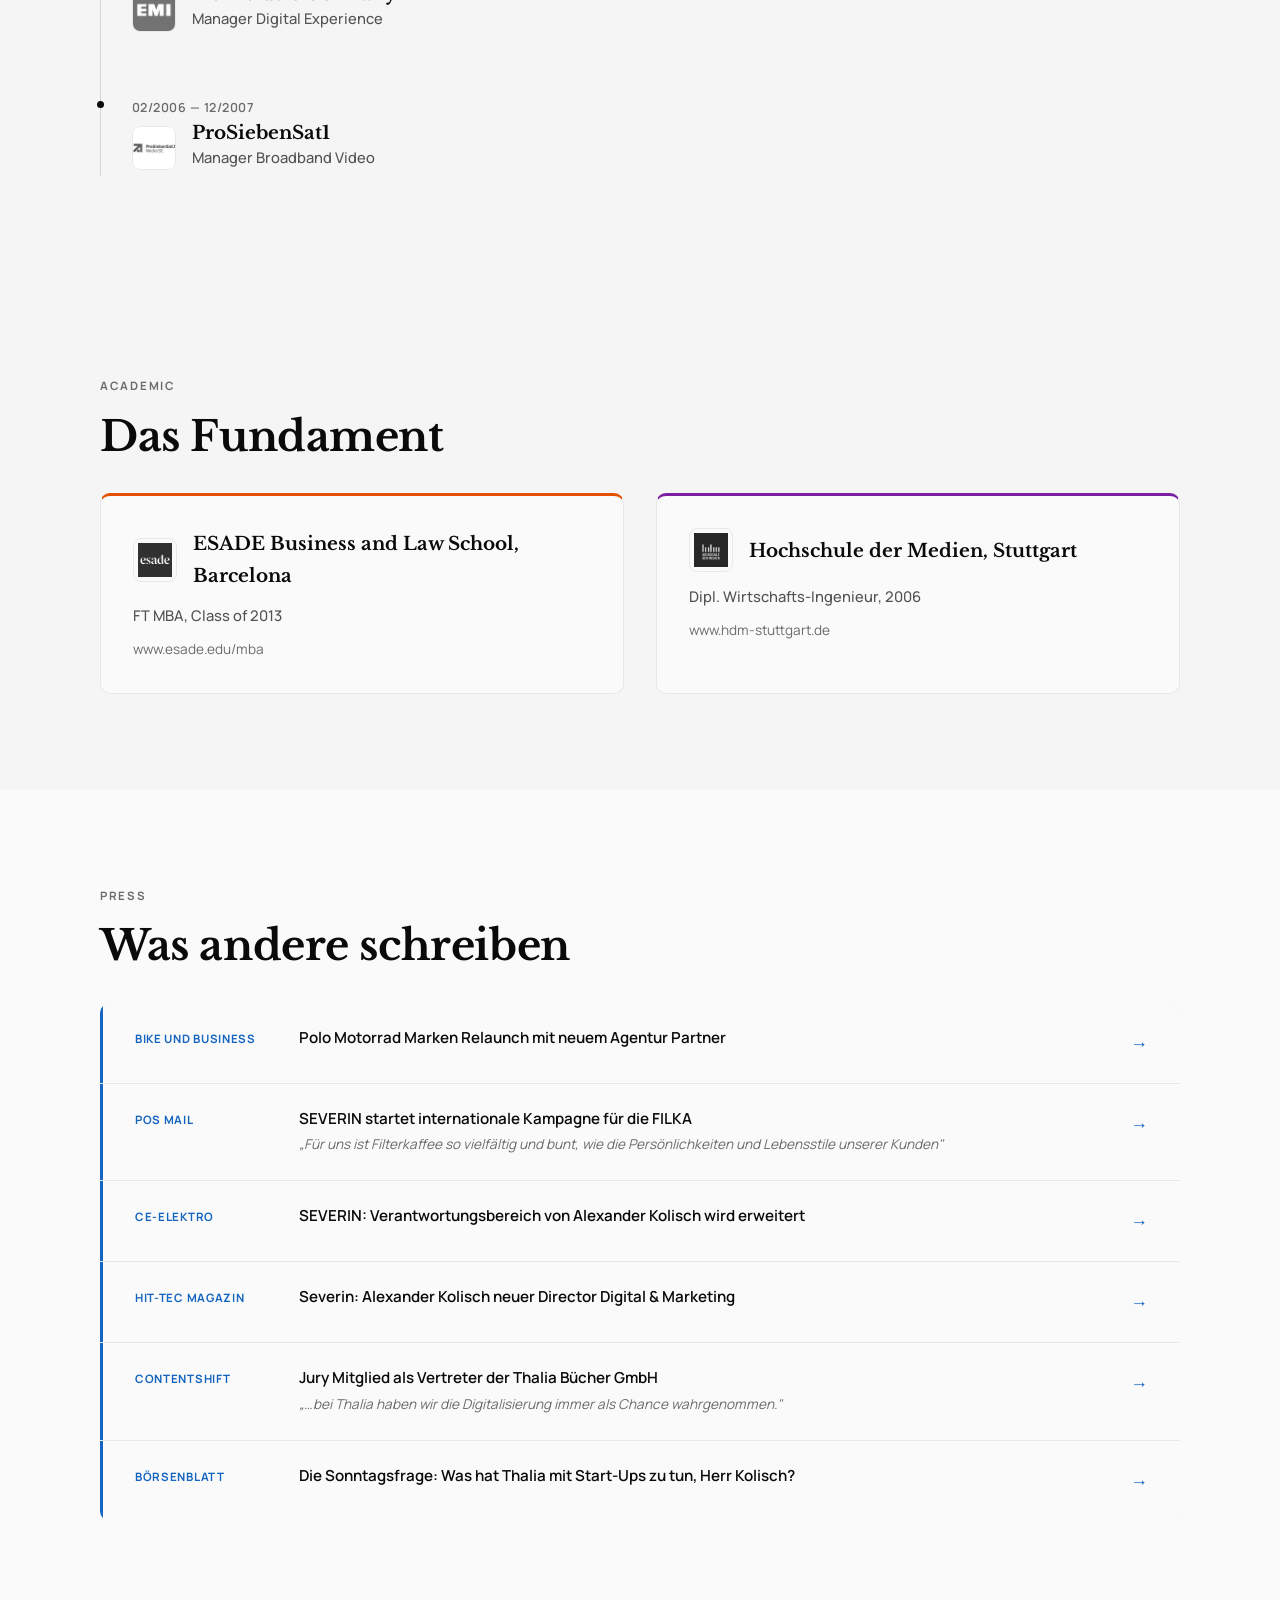
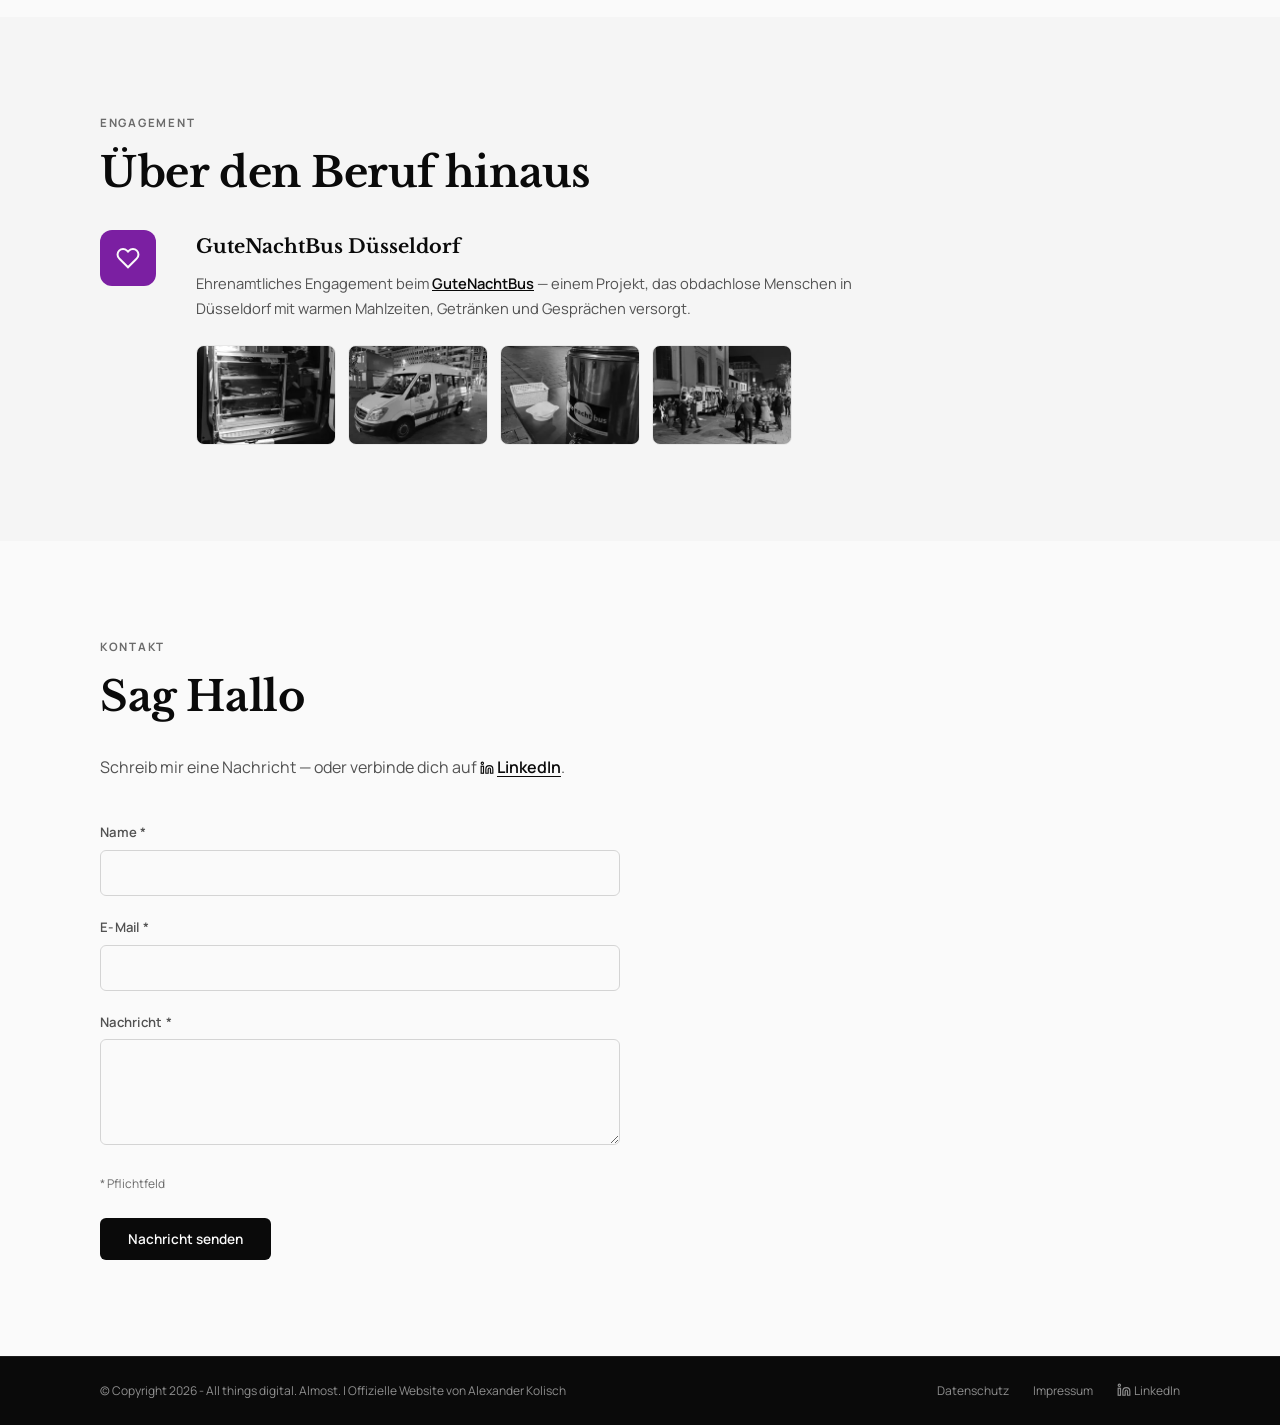
==== commit 7a9676d0: "perf: responsive WebP hero + preload, LCP-friendly headline, resized logos and photos (1.5MB -> 51KB" ====
--- a/index.html
+++ b/index.html
@@ -6,9 +6,10 @@
 <title>Alexander Kolisch | All things digital. Almost.</title>
 <meta name="description" content="Alexander Kolisch — E-Commerce, Omnichannel, Marketing und digitale Transformation. Mehr als 20 Jahre Erfahrung als CDO, Director und Head of Digital.">
 <link rel="icon" type="image/png" href="/assets/img/favicon.png">
+<link rel="preload" as="image" type="image/webp" imagesrcset="/assets/img/profile-400.webp 400w, /assets/img/profile-800.webp 800w" imagesizes="(max-width:768px) 100vw, 280px" fetchpriority="high">
 <link rel="preload" href="/assets/fonts/manrope-latin-400-normal.woff2" as="font" type="font/woff2" crossorigin>
 <link rel="preload" href="/assets/fonts/libre-baskerville-latin-400-italic.woff2" as="font" type="font/woff2" crossorigin>
-<link rel="stylesheet" href="/assets/css/style.css?v=1.7.4">
+<link rel="stylesheet" href="/assets/css/style.css?v=1.7.5">
 <link rel="alternate" hreflang="de" href="https://alexanderkolisch.com/">
 <link rel="alternate" hreflang="en" href="https://alexanderkolisch.com/#en">
 <link rel="alternate" hreflang="x-default" href="https://alexanderkolisch.com/">
@@ -110,7 +111,7 @@
       </div>
     </div>
     <div class="hero-photo">
-      <img src="/assets/img/profile.jpg" alt="Alexander Kolisch" width="280" height="340" fetchpriority="high" decoding="async">
+      <picture><source type="image/webp" srcset="/assets/img/profile-400.webp 400w, /assets/img/profile-800.webp 800w" sizes="(max-width:768px) 100vw, 280px"><img src="/assets/img/profile-800.jpg" srcset="/assets/img/profile-400.jpg 400w, /assets/img/profile-800.jpg 800w" sizes="(max-width:768px) 100vw, 280px" alt="Alexander Kolisch" width="280" height="340" fetchpriority="high"></picture>
     </div>
   </div>
   <div class="hs"><div class="line"></div></div>
@@ -148,31 +149,31 @@
     
 
     <div class="tl" data-lang="de">
-      <div class="ti cur venture r"><span class="tp">09/2026 — heute</span><div class="ti-head"><div class="ti-logo"><img src="/assets/img/webmatch-advise.png" alt="Webmatch Advise" width="44" height="44" loading="lazy" decoding="async"></div><div><h3 class="tc">Webmatch Advise GmbH <span class="vb exit" style="margin-left:.5rem;vertical-align:middle;background:#fff3e0;color:#bf360c">Joint Venture</span></h3><p class="tr">Gründer und Managing Partner</p></div></div></div>
-      <div class="ti r"><span class="tp">08/2024 — heute</span><div class="ti-head"><div class="ti-logo"><img src="/assets/img/polo.png" alt="Polo Motorrad" width="44" height="44" loading="lazy" decoding="async"></div><div><h3 class="tc">Polo Motorrad & Sportswear GmbH</h3><p class="tr">Director E-Commerce und Marketing</p></div></div></div>
-      <div class="ti r"><span class="tp">01/2021 — 07/2024</span><div class="ti-head"><div class="ti-logo"><img src="/assets/img/severin.jpg" alt="SEVERIN" width="44" height="44" loading="lazy" decoding="async"></div><div><h3 class="tc">SEVERIN Elektrogeräte GmbH</h3><p class="tr">Director Marketing, Digital & E-Commerce</p></div></div></div>
-      <div class="ti r"><span class="tp">08/2017 — 12/2020</span><div class="ti-head"><div class="ti-logo"><img src="/assets/img/positec.jpeg" alt="Positec" width="44" height="44" loading="lazy" decoding="async"></div><div><h3 class="tc">POSITEC Group</h3><p class="tr">Chief Digital Officer</p></div></div></div>
-      <div class="ti r"><span class="tp">04/2015 — 07/2017</span><div class="ti-head"><div class="ti-logo"><img src="/assets/img/thalia.png" alt="Thalia" width="44" height="44" loading="lazy" decoding="async"></div><div><h3 class="tc">Thalia Buch und Medien</h3><p class="tr">Head of Digital</p></div></div></div>
-      <div class="ti venture-acc r"><span class="tp">01/2014 — 12/2016</span><div class="ti-head"><div class="ti-logo"><img src="/assets/img/sporttsclub.png" alt="Sporttsclub" width="44" height="44" loading="lazy" decoding="async"></div><div><h3 class="tc">Sporttsclub + fitback <span class="vb acc" style="margin-left:.5rem;vertical-align:middle">Allianz Accelerator</span></h3><p class="tr">Gründer und Geschäftsführer</p></div></div></div>
-      <div class="ti r"><span class="tp">07/2012 — 01/2014</span><div class="ti-head"><div class="ti-logo"><img src="/assets/img/bertelsmann.jpeg" alt="Bertelsmann" width="44" height="44" loading="lazy" decoding="async"></div><div><h3 class="tc">Bertelsmann</h3><p class="tr">Director Corporate Development</p></div></div></div>
-      <div class="ti venture r"><span class="tp">11/2008 — 01/2011</span><div class="ti-head"><div class="ti-logo"><img src="/assets/img/steereo.jpg" alt="steereo" width="44" height="44" loading="lazy" decoding="async"></div><div><h3 class="tc">steereo <span class="vb exit" style="margin-left:.5rem;vertical-align:middle">Trade Sale</span></h3><p class="tr">Gründer und Geschäftsführer</p></div></div></div>
-      <div class="ti r"><span class="tp">04/2008 — 11/2008</span><div class="ti-head"><div class="ti-logo"><img src="/assets/img/hv.jpeg" alt="Holtzbrinck Ventures" width="44" height="44" loading="lazy" decoding="async"></div><div><h3 class="tc">Holtzbrinck Ventures</h3><p class="tr">Investment Manager</p></div></div></div>
-      <div class="ti r"><span class="tp">12/2007 — 04/2008</span><div class="ti-head"><div class="ti-logo"><img src="/assets/img/emi.png" alt="EMI Music" width="44" height="44" loading="lazy" decoding="async"></div><div><h3 class="tc">EMI Music Germany</h3><p class="tr">Manager Digital Experience</p></div></div></div>
-      <div class="ti r"><span class="tp">02/2006 — 12/2007</span><div class="ti-head"><div class="ti-logo"><img src="/assets/img/p7s1.jpeg" alt="ProSiebenSat.1" width="44" height="44" loading="lazy" decoding="async"></div><div><h3 class="tc">ProSiebenSat1</h3><p class="tr">Manager Broadband Video</p></div></div></div>
+      <div class="ti cur venture r"><span class="tp">09/2026 — heute</span><div class="ti-head"><div class="ti-logo"><img src="/assets/img/webmatch-advise-88.webp" alt="Webmatch Advise" width="44" height="44" loading="lazy" decoding="async"></div><div><h3 class="tc">Webmatch Advise GmbH <span class="vb exit" style="margin-left:.5rem;vertical-align:middle;background:#fff3e0;color:#bf360c">Joint Venture</span></h3><p class="tr">Gründer und Managing Partner</p></div></div></div>
+      <div class="ti r"><span class="tp">08/2024 — heute</span><div class="ti-head"><div class="ti-logo"><img src="/assets/img/polo-88.webp" alt="Polo Motorrad" width="44" height="44" loading="lazy" decoding="async"></div><div><h3 class="tc">Polo Motorrad & Sportswear GmbH</h3><p class="tr">Director E-Commerce und Marketing</p></div></div></div>
+      <div class="ti r"><span class="tp">01/2021 — 07/2024</span><div class="ti-head"><div class="ti-logo"><img src="/assets/img/severin-88.webp" alt="SEVERIN" width="44" height="44" loading="lazy" decoding="async"></div><div><h3 class="tc">SEVERIN Elektrogeräte GmbH</h3><p class="tr">Director Marketing, Digital & E-Commerce</p></div></div></div>
+      <div class="ti r"><span class="tp">08/2017 — 12/2020</span><div class="ti-head"><div class="ti-logo"><img src="/assets/img/positec-88.webp" alt="Positec" width="44" height="44" loading="lazy" decoding="async"></div><div><h3 class="tc">POSITEC Group</h3><p class="tr">Chief Digital Officer</p></div></div></div>
+      <div class="ti r"><span class="tp">04/2015 — 07/2017</span><div class="ti-head"><div class="ti-logo"><img src="/assets/img/thalia-88.webp" alt="Thalia" width="44" height="44" loading="lazy" decoding="async"></div><div><h3 class="tc">Thalia Buch und Medien</h3><p class="tr">Head of Digital</p></div></div></div>
+      <div class="ti venture-acc r"><span class="tp">01/2014 — 12/2016</span><div class="ti-head"><div class="ti-logo"><img src="/assets/img/sporttsclub-88.webp" alt="Sporttsclub" width="44" height="44" loading="lazy" decoding="async"></div><div><h3 class="tc">Sporttsclub + fitback <span class="vb acc" style="margin-left:.5rem;vertical-align:middle">Allianz Accelerator</span></h3><p class="tr">Gründer und Geschäftsführer</p></div></div></div>
+      <div class="ti r"><span class="tp">07/2012 — 01/2014</span><div class="ti-head"><div class="ti-logo"><img src="/assets/img/bertelsmann-88.webp" alt="Bertelsmann" width="44" height="44" loading="lazy" decoding="async"></div><div><h3 class="tc">Bertelsmann</h3><p class="tr">Director Corporate Development</p></div></div></div>
+      <div class="ti venture r"><span class="tp">11/2008 — 01/2011</span><div class="ti-head"><div class="ti-logo"><img src="/assets/img/steereo-88.webp" alt="steereo" width="44" height="44" loading="lazy" decoding="async"></div><div><h3 class="tc">steereo <span class="vb exit" style="margin-left:.5rem;vertical-align:middle">Trade Sale</span></h3><p class="tr">Gründer und Geschäftsführer</p></div></div></div>
+      <div class="ti r"><span class="tp">04/2008 — 11/2008</span><div class="ti-head"><div class="ti-logo"><img src="/assets/img/hv-88.webp" alt="Holtzbrinck Ventures" width="44" height="44" loading="lazy" decoding="async"></div><div><h3 class="tc">Holtzbrinck Ventures</h3><p class="tr">Investment Manager</p></div></div></div>
+      <div class="ti r"><span class="tp">12/2007 — 04/2008</span><div class="ti-head"><div class="ti-logo"><img src="/assets/img/emi-88.webp" alt="EMI Music" width="44" height="44" loading="lazy" decoding="async"></div><div><h3 class="tc">EMI Music Germany</h3><p class="tr">Manager Digital Experience</p></div></div></div>
+      <div class="ti r"><span class="tp">02/2006 — 12/2007</span><div class="ti-head"><div class="ti-logo"><img src="/assets/img/p7s1-88.webp" alt="ProSiebenSat.1" width="44" height="44" loading="lazy" decoding="async"></div><div><h3 class="tc">ProSiebenSat1</h3><p class="tr">Manager Broadband Video</p></div></div></div>
     </div>
 
     <div class="tl" data-lang="en">
-      <div class="ti cur venture r"><span class="tp">09/2026 — present</span><div class="ti-head"><div class="ti-logo"><img src="/assets/img/webmatch-advise.png" alt="Webmatch Advise" width="44" height="44" loading="lazy" decoding="async"></div><div><h3 class="tc">Webmatch Advise GmbH <span class="vb exit" style="margin-left:.5rem;vertical-align:middle;background:#fff3e0;color:#bf360c">Joint Venture</span></h3><p class="tr">Co-Founder & Managing Partner</p></div></div></div>
-      <div class="ti r"><span class="tp">08/2024 — present</span><div class="ti-head"><div class="ti-logo"><img src="/assets/img/polo.png" alt="Polo Motorrad" width="44" height="44" loading="lazy" decoding="async"></div><div><h3 class="tc">Polo Motorrad & Sportswear GmbH</h3><p class="tr">Director E-Commerce and Marketing</p></div></div></div>
-      <div class="ti r"><span class="tp">01/2021 — 07/2024</span><div class="ti-head"><div class="ti-logo"><img src="/assets/img/severin.jpg" alt="SEVERIN" width="44" height="44" loading="lazy" decoding="async"></div><div><h3 class="tc">SEVERIN Elektrogeräte GmbH</h3><p class="tr">Director Marketing, Digital & E-Commerce</p></div></div></div>
-      <div class="ti r"><span class="tp">08/2017 — 12/2020</span><div class="ti-head"><div class="ti-logo"><img src="/assets/img/positec.jpeg" alt="Positec" width="44" height="44" loading="lazy" decoding="async"></div><div><h3 class="tc">POSITEC Group</h3><p class="tr">Chief Digital Officer</p></div></div></div>
-      <div class="ti r"><span class="tp">04/2015 — 07/2017</span><div class="ti-head"><div class="ti-logo"><img src="/assets/img/thalia.png" alt="Thalia" width="44" height="44" loading="lazy" decoding="async"></div><div><h3 class="tc">Thalia Buch und Medien</h3><p class="tr">Head of Digital</p></div></div></div>
-      <div class="ti venture-acc r"><span class="tp">01/2014 — 12/2016</span><div class="ti-head"><div class="ti-logo"><img src="/assets/img/sporttsclub.png" alt="Sporttsclub" width="44" height="44" loading="lazy" decoding="async"></div><div><h3 class="tc">Sporttsclub + fitback <span class="vb acc" style="margin-left:.5rem;vertical-align:middle">Allianz Accelerator</span></h3><p class="tr">Founder and Managing Director</p></div></div></div>
-      <div class="ti r"><span class="tp">07/2012 — 01/2014</span><div class="ti-head"><div class="ti-logo"><img src="/assets/img/bertelsmann.jpeg" alt="Bertelsmann" width="44" height="44" loading="lazy" decoding="async"></div><div><h3 class="tc">Bertelsmann</h3><p class="tr">Director Corporate Development</p></div></div></div>
-      <div class="ti venture r"><span class="tp">11/2008 — 01/2011</span><div class="ti-head"><div class="ti-logo"><img src="/assets/img/steereo.jpg" alt="steereo" width="44" height="44" loading="lazy" decoding="async"></div><div><h3 class="tc">steereo <span class="vb exit" style="margin-left:.5rem;vertical-align:middle">Trade Sale</span></h3><p class="tr">Founder and Managing Director</p></div></div></div>
-      <div class="ti r"><span class="tp">04/2008 — 11/2008</span><div class="ti-head"><div class="ti-logo"><img src="/assets/img/hv.jpeg" alt="Holtzbrinck Ventures" width="44" height="44" loading="lazy" decoding="async"></div><div><h3 class="tc">Holtzbrinck Ventures</h3><p class="tr">Investment Manager</p></div></div></div>
-      <div class="ti r"><span class="tp">12/2007 — 04/2008</span><div class="ti-head"><div class="ti-logo"><img src="/assets/img/emi.png" alt="EMI Music" width="44" height="44" loading="lazy" decoding="async"></div><div><h3 class="tc">EMI Music Germany</h3><p class="tr">Manager Digital Experience</p></div></div></div>
-      <div class="ti r"><span class="tp">02/2006 — 12/2007</span><div class="ti-head"><div class="ti-logo"><img src="/assets/img/p7s1.jpeg" alt="ProSiebenSat.1" width="44" height="44" loading="lazy" decoding="async"></div><div><h3 class="tc">ProSiebenSat1</h3><p class="tr">Manager Broadband Video</p></div></div></div>
+      <div class="ti cur venture r"><span class="tp">09/2026 — present</span><div class="ti-head"><div class="ti-logo"><img src="/assets/img/webmatch-advise-88.webp" alt="Webmatch Advise" width="44" height="44" loading="lazy" decoding="async"></div><div><h3 class="tc">Webmatch Advise GmbH <span class="vb exit" style="margin-left:.5rem;vertical-align:middle;background:#fff3e0;color:#bf360c">Joint Venture</span></h3><p class="tr">Co-Founder & Managing Partner</p></div></div></div>
+      <div class="ti r"><span class="tp">08/2024 — present</span><div class="ti-head"><div class="ti-logo"><img src="/assets/img/polo-88.webp" alt="Polo Motorrad" width="44" height="44" loading="lazy" decoding="async"></div><div><h3 class="tc">Polo Motorrad & Sportswear GmbH</h3><p class="tr">Director E-Commerce and Marketing</p></div></div></div>
+      <div class="ti r"><span class="tp">01/2021 — 07/2024</span><div class="ti-head"><div class="ti-logo"><img src="/assets/img/severin-88.webp" alt="SEVERIN" width="44" height="44" loading="lazy" decoding="async"></div><div><h3 class="tc">SEVERIN Elektrogeräte GmbH</h3><p class="tr">Director Marketing, Digital & E-Commerce</p></div></div></div>
+      <div class="ti r"><span class="tp">08/2017 — 12/2020</span><div class="ti-head"><div class="ti-logo"><img src="/assets/img/positec-88.webp" alt="Positec" width="44" height="44" loading="lazy" decoding="async"></div><div><h3 class="tc">POSITEC Group</h3><p class="tr">Chief Digital Officer</p></div></div></div>
+      <div class="ti r"><span class="tp">04/2015 — 07/2017</span><div class="ti-head"><div class="ti-logo"><img src="/assets/img/thalia-88.webp" alt="Thalia" width="44" height="44" loading="lazy" decoding="async"></div><div><h3 class="tc">Thalia Buch und Medien</h3><p class="tr">Head of Digital</p></div></div></div>
+      <div class="ti venture-acc r"><span class="tp">01/2014 — 12/2016</span><div class="ti-head"><div class="ti-logo"><img src="/assets/img/sporttsclub-88.webp" alt="Sporttsclub" width="44" height="44" loading="lazy" decoding="async"></div><div><h3 class="tc">Sporttsclub + fitback <span class="vb acc" style="margin-left:.5rem;vertical-align:middle">Allianz Accelerator</span></h3><p class="tr">Founder and Managing Director</p></div></div></div>
+      <div class="ti r"><span class="tp">07/2012 — 01/2014</span><div class="ti-head"><div class="ti-logo"><img src="/assets/img/bertelsmann-88.webp" alt="Bertelsmann" width="44" height="44" loading="lazy" decoding="async"></div><div><h3 class="tc">Bertelsmann</h3><p class="tr">Director Corporate Development</p></div></div></div>
+      <div class="ti venture r"><span class="tp">11/2008 — 01/2011</span><div class="ti-head"><div class="ti-logo"><img src="/assets/img/steereo-88.webp" alt="steereo" width="44" height="44" loading="lazy" decoding="async"></div><div><h3 class="tc">steereo <span class="vb exit" style="margin-left:.5rem;vertical-align:middle">Trade Sale</span></h3><p class="tr">Founder and Managing Director</p></div></div></div>
+      <div class="ti r"><span class="tp">04/2008 — 11/2008</span><div class="ti-head"><div class="ti-logo"><img src="/assets/img/hv-88.webp" alt="Holtzbrinck Ventures" width="44" height="44" loading="lazy" decoding="async"></div><div><h3 class="tc">Holtzbrinck Ventures</h3><p class="tr">Investment Manager</p></div></div></div>
+      <div class="ti r"><span class="tp">12/2007 — 04/2008</span><div class="ti-head"><div class="ti-logo"><img src="/assets/img/emi-88.webp" alt="EMI Music" width="44" height="44" loading="lazy" decoding="async"></div><div><h3 class="tc">EMI Music Germany</h3><p class="tr">Manager Digital Experience</p></div></div></div>
+      <div class="ti r"><span class="tp">02/2006 — 12/2007</span><div class="ti-head"><div class="ti-logo"><img src="/assets/img/p7s1-88.webp" alt="ProSiebenSat.1" width="44" height="44" loading="lazy" decoding="async"></div><div><h3 class="tc">ProSiebenSat1</h3><p class="tr">Manager Broadband Video</p></div></div></div>
     </div>
   </div>
 </section>
@@ -183,12 +184,12 @@
     <p class="sl r" data-lang="de">Academic</p><p class="sl r" data-lang="en">Academic</p>
     <h2 class="st r" data-lang="de">Das Fundament</h2><h2 class="st r" data-lang="en">The Foundation</h2>
     <div class="eg" data-lang="de">
-      <div class="ec esade r"><div class="ec-head"><div class="ec-logo"><img src="/assets/img/esade.png" alt="ESADE" width="44" height="44" loading="lazy" decoding="async"></div><h3 class="ename">ESADE Business and Law School, Barcelona</h3></div><p class="ed">FT MBA, Class of 2013</p><p class="ee"><a href="https://www.esade.edu/mba/en/programmes/full-time-mba" target="_blank" rel="noopener">www.esade.edu/mba</a></p></div>
-      <div class="ec hdm r rd1"><div class="ec-head"><div class="ec-logo"><img src="/assets/img/hdm.png" alt="HdM Stuttgart" width="44" height="44" loading="lazy" decoding="async"></div><h3 class="ename">Hochschule der Medien, Stuttgart</h3></div><p class="ed">Dipl. Wirtschafts-Ingenieur, 2006</p><p class="ee"><a href="https://www.hdm-stuttgart.de/" target="_blank" rel="noopener">www.hdm-stuttgart.de</a></p></div>
+      <div class="ec esade r"><div class="ec-head"><div class="ec-logo"><img src="/assets/img/esade-88.webp" alt="ESADE" width="44" height="44" loading="lazy" decoding="async"></div><h3 class="ename">ESADE Business and Law School, Barcelona</h3></div><p class="ed">FT MBA, Class of 2013</p><p class="ee"><a href="https://www.esade.edu/mba/en/programmes/full-time-mba" target="_blank" rel="noopener">www.esade.edu/mba</a></p></div>
+      <div class="ec hdm r rd1"><div class="ec-head"><div class="ec-logo"><img src="/assets/img/hdm-88.webp" alt="HdM Stuttgart" width="44" height="44" loading="lazy" decoding="async"></div><h3 class="ename">Hochschule der Medien, Stuttgart</h3></div><p class="ed">Dipl. Wirtschafts-Ingenieur, 2006</p><p class="ee"><a href="https://www.hdm-stuttgart.de/" target="_blank" rel="noopener">www.hdm-stuttgart.de</a></p></div>
     </div>
     <div class="eg" data-lang="en">
-      <div class="ec esade r"><div class="ec-head"><div class="ec-logo"><img src="/assets/img/esade.png" alt="ESADE" width="44" height="44" loading="lazy" decoding="async"></div><h3 class="ename">ESADE Business and Law School, Barcelona</h3></div><p class="ed">FT MBA, Class of 2013</p><p class="ee"><a href="https://www.esade.edu/mba/en/programmes/full-time-mba" target="_blank" rel="noopener">www.esade.edu/mba</a></p></div>
-      <div class="ec hdm r rd1"><div class="ec-head"><div class="ec-logo"><img src="/assets/img/hdm.png" alt="HdM Stuttgart" width="44" height="44" loading="lazy" decoding="async"></div><h3 class="ename">Hochschule der Medien, Stuttgart</h3></div><p class="ed">Diploma in Business Engineering, 2006</p><p class="ee"><a href="https://www.hdm-stuttgart.de/" target="_blank" rel="noopener">www.hdm-stuttgart.de</a></p></div>
+      <div class="ec esade r"><div class="ec-head"><div class="ec-logo"><img src="/assets/img/esade-88.webp" alt="ESADE" width="44" height="44" loading="lazy" decoding="async"></div><h3 class="ename">ESADE Business and Law School, Barcelona</h3></div><p class="ed">FT MBA, Class of 2013</p><p class="ee"><a href="https://www.esade.edu/mba/en/programmes/full-time-mba" target="_blank" rel="noopener">www.esade.edu/mba</a></p></div>
+      <div class="ec hdm r rd1"><div class="ec-head"><div class="ec-logo"><img src="/assets/img/hdm-88.webp" alt="HdM Stuttgart" width="44" height="44" loading="lazy" decoding="async"></div><h3 class="ename">Hochschule der Medien, Stuttgart</h3></div><p class="ed">Diploma in Business Engineering, 2006</p><p class="ee"><a href="https://www.hdm-stuttgart.de/" target="_blank" rel="noopener">www.hdm-stuttgart.de</a></p></div>
     </div>
   </div>
 </section>
@@ -226,10 +227,10 @@
       <div class="gi"><svg viewBox="0 0 24 24" fill="none" stroke="currentColor" stroke-width="2"><path d="M20.84 4.61a5.5 5.5 0 0 0-7.78 0L12 5.67l-1.06-1.06a5.5 5.5 0 0 0-7.78 7.78l1.06 1.06L12 21.23l7.78-7.78 1.06-1.06a5.5 5.5 0 0 0 0-7.78z"/></svg></div>
       <div class="gt"><h3>GuteNachtBus Düsseldorf</h3><p>Ehrenamtliches Engagement beim <a href="https://gutenachtbus.de" target="_blank" rel="noopener">GuteNachtBus</a> — einem Projekt, das obdachlose Menschen in Düsseldorf mit warmen Mahlzeiten, Getränken und Gesprächen versorgt.</p>
         <div class="gnb-photos">
-          <img src="/assets/img/gnb1.jpg" alt="GuteNachtBus Düsseldorf" width="140" height="100" loading="lazy" decoding="async">
-          <img src="/assets/img/gnb2.jpg" alt="GuteNachtBus Einsatz" width="140" height="100" loading="lazy" decoding="async">
-          <img src="/assets/img/gnb3.jpg" alt="GuteNachtBus Team" width="140" height="100" loading="lazy" decoding="async">
-          <img src="/assets/img/gnb4.jpg" alt="GuteNachtBus Nacht" width="140" height="100" loading="lazy" decoding="async">
+          <img src="/assets/img/gnb1-280.webp" alt="GuteNachtBus Düsseldorf" width="140" height="100" loading="lazy" decoding="async">
+          <img src="/assets/img/gnb2-280.webp" alt="GuteNachtBus Einsatz" width="140" height="100" loading="lazy" decoding="async">
+          <img src="/assets/img/gnb3-280.webp" alt="GuteNachtBus Team" width="140" height="100" loading="lazy" decoding="async">
+          <img src="/assets/img/gnb4-280.webp" alt="GuteNachtBus Nacht" width="140" height="100" loading="lazy" decoding="async">
         </div>
       </div>
     </div>
@@ -237,10 +238,10 @@
       <div class="gi"><svg viewBox="0 0 24 24" fill="none" stroke="currentColor" stroke-width="2"><path d="M20.84 4.61a5.5 5.5 0 0 0-7.78 0L12 5.67l-1.06-1.06a5.5 5.5 0 0 0-7.78 7.78l1.06 1.06L12 21.23l7.78-7.78 1.06-1.06a5.5 5.5 0 0 0 0-7.78z"/></svg></div>
       <div class="gt"><h3>GuteNachtBus Düsseldorf</h3><p>Volunteering with <a href="https://gutenachtbus.de" target="_blank" rel="noopener">GuteNachtBus</a> — a project providing warm meals, drinks, and conversation to homeless people in Düsseldorf.</p>
         <div class="gnb-photos">
-          <img src="/assets/img/gnb1.jpg" alt="GuteNachtBus Düsseldorf" width="140" height="100" loading="lazy" decoding="async">
-          <img src="/assets/img/gnb2.jpg" alt="GuteNachtBus in action" width="140" height="100" loading="lazy" decoding="async">
-          <img src="/assets/img/gnb3.jpg" alt="GuteNachtBus team" width="140" height="100" loading="lazy" decoding="async">
-          <img src="/assets/img/gnb4.jpg" alt="GuteNachtBus night" width="140" height="100" loading="lazy" decoding="async">
+          <img src="/assets/img/gnb1-280.webp" alt="GuteNachtBus Düsseldorf" width="140" height="100" loading="lazy" decoding="async">
+          <img src="/assets/img/gnb2-280.webp" alt="GuteNachtBus in action" width="140" height="100" loading="lazy" decoding="async">
+          <img src="/assets/img/gnb3-280.webp" alt="GuteNachtBus team" width="140" height="100" loading="lazy" decoding="async">
+          <img src="/assets/img/gnb4-280.webp" alt="GuteNachtBus night" width="140" height="100" loading="lazy" decoding="async">
         </div>
       </div>
     </div>
@@ -297,7 +298,7 @@
   </div>
 </div></footer>
 
-<script src="/assets/js/main.js?v=1.7.4"></script>
+<script src="/assets/js/main.js?v=1.7.5"></script>
 <!-- Cloudflare Web Analytics --><script type='module' src='https://static.cloudflareinsights.com/beacon.min.js' data-cf-beacon='{"token": "0de5ef6f4da44fab82f9060bd4f4bc10"}'></script><!-- End Cloudflare Web Analytics -->
 </body>
 </html>
--- a/assets/css/style.css
+++ b/assets/css/style.css
@@ -37,10 +37,11 @@
 .hero-inner{max-width:var(--mw);margin:0 auto;width:100%;padding:4rem 0;display:flex;align-items:center;gap:4rem}
 .hero-text{flex:1}
 .hero-photo{width:280px;height:340px;border-radius:10px;overflow:hidden;flex-shrink:0;background:var(--g100)}
+.hero-photo picture{display:block;width:100%;height:100%}
 .hero-photo img{width:100%;height:100%;object-fit:cover;filter:grayscale(1);object-position:70% top}
 .hero-eyebrow{font-family:var(--sans);font-size:.78rem;font-weight:700;letter-spacing:.14em;text-transform:uppercase;color:var(--g400);margin-bottom:1.25rem;opacity:0;transform:translateY(20px);animation:fu .8s .2s forwards;display:flex;align-items:center;gap:.6rem}
 .hero-eyebrow::before{content:'';width:24px;height:3px;background:#e65100;border-radius:2px;flex-shrink:0}
-.hero-claim{font-family:var(--serif);font-size:clamp(2.8rem,6vw,5rem);font-weight:700;line-height:1.1;letter-spacing:-.02em;margin-bottom:1.5rem;opacity:0;transform:translateY(20px);animation:fu .8s .4s forwards;font-style:italic}
+.hero-claim{font-family:var(--serif);font-size:clamp(2.8rem,6vw,5rem);font-weight:700;line-height:1.1;letter-spacing:-.02em;margin-bottom:1.5rem;transform:translateY(12px);animation:fu .6s .1s forwards;font-style:italic}
 .hero-sub{font-size:1.05rem;font-weight:400;color:var(--g500);max-width:540px;line-height:1.75;margin-bottom:1rem;opacity:0;transform:translateY(20px);animation:fu .8s .6s forwards}
 .hero-sub2{font-size:.95rem;font-weight:400;color:var(--g400);max-width:540px;line-height:1.7;margin-bottom:2.5rem;opacity:0;transform:translateY(20px);animation:fu .8s .7s forwards}
 .hero-ctas{display:flex;gap:.75rem;opacity:0;transform:translateY(20px);animation:fu .8s .8s forwards}
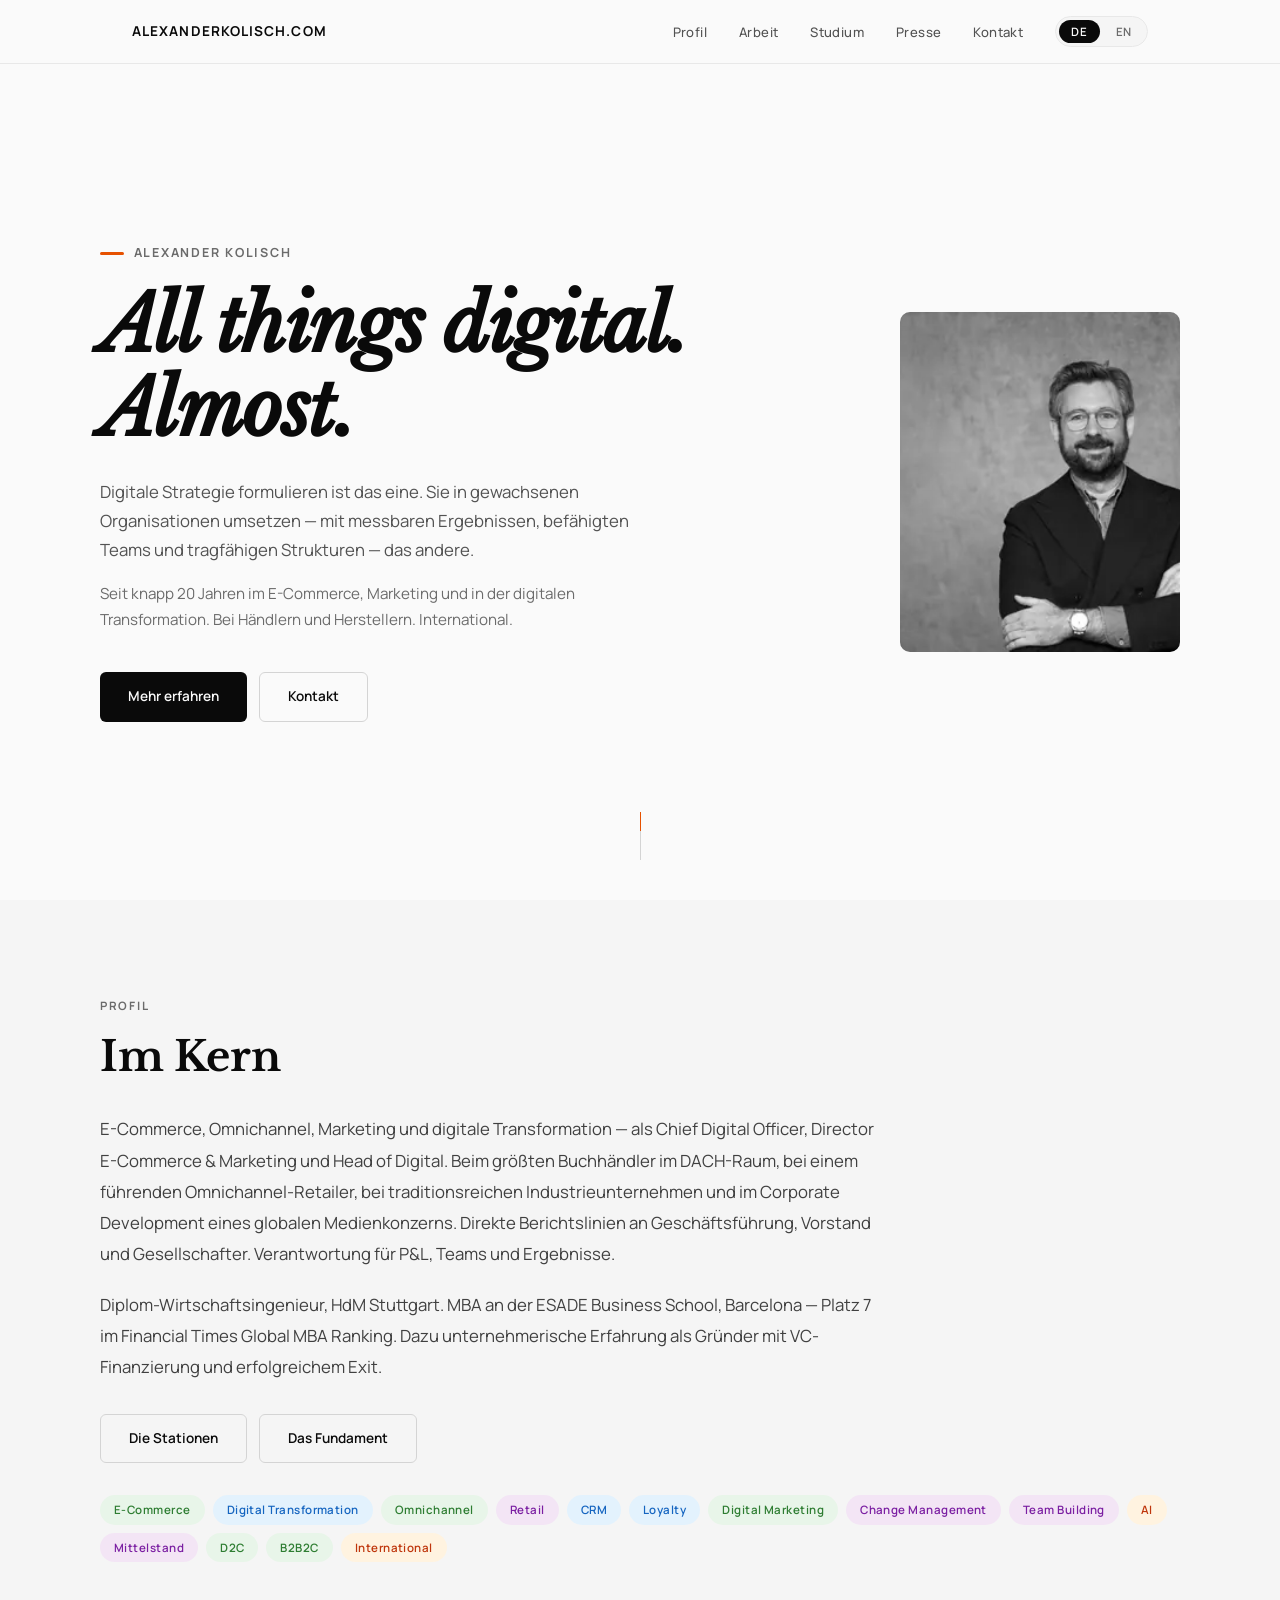
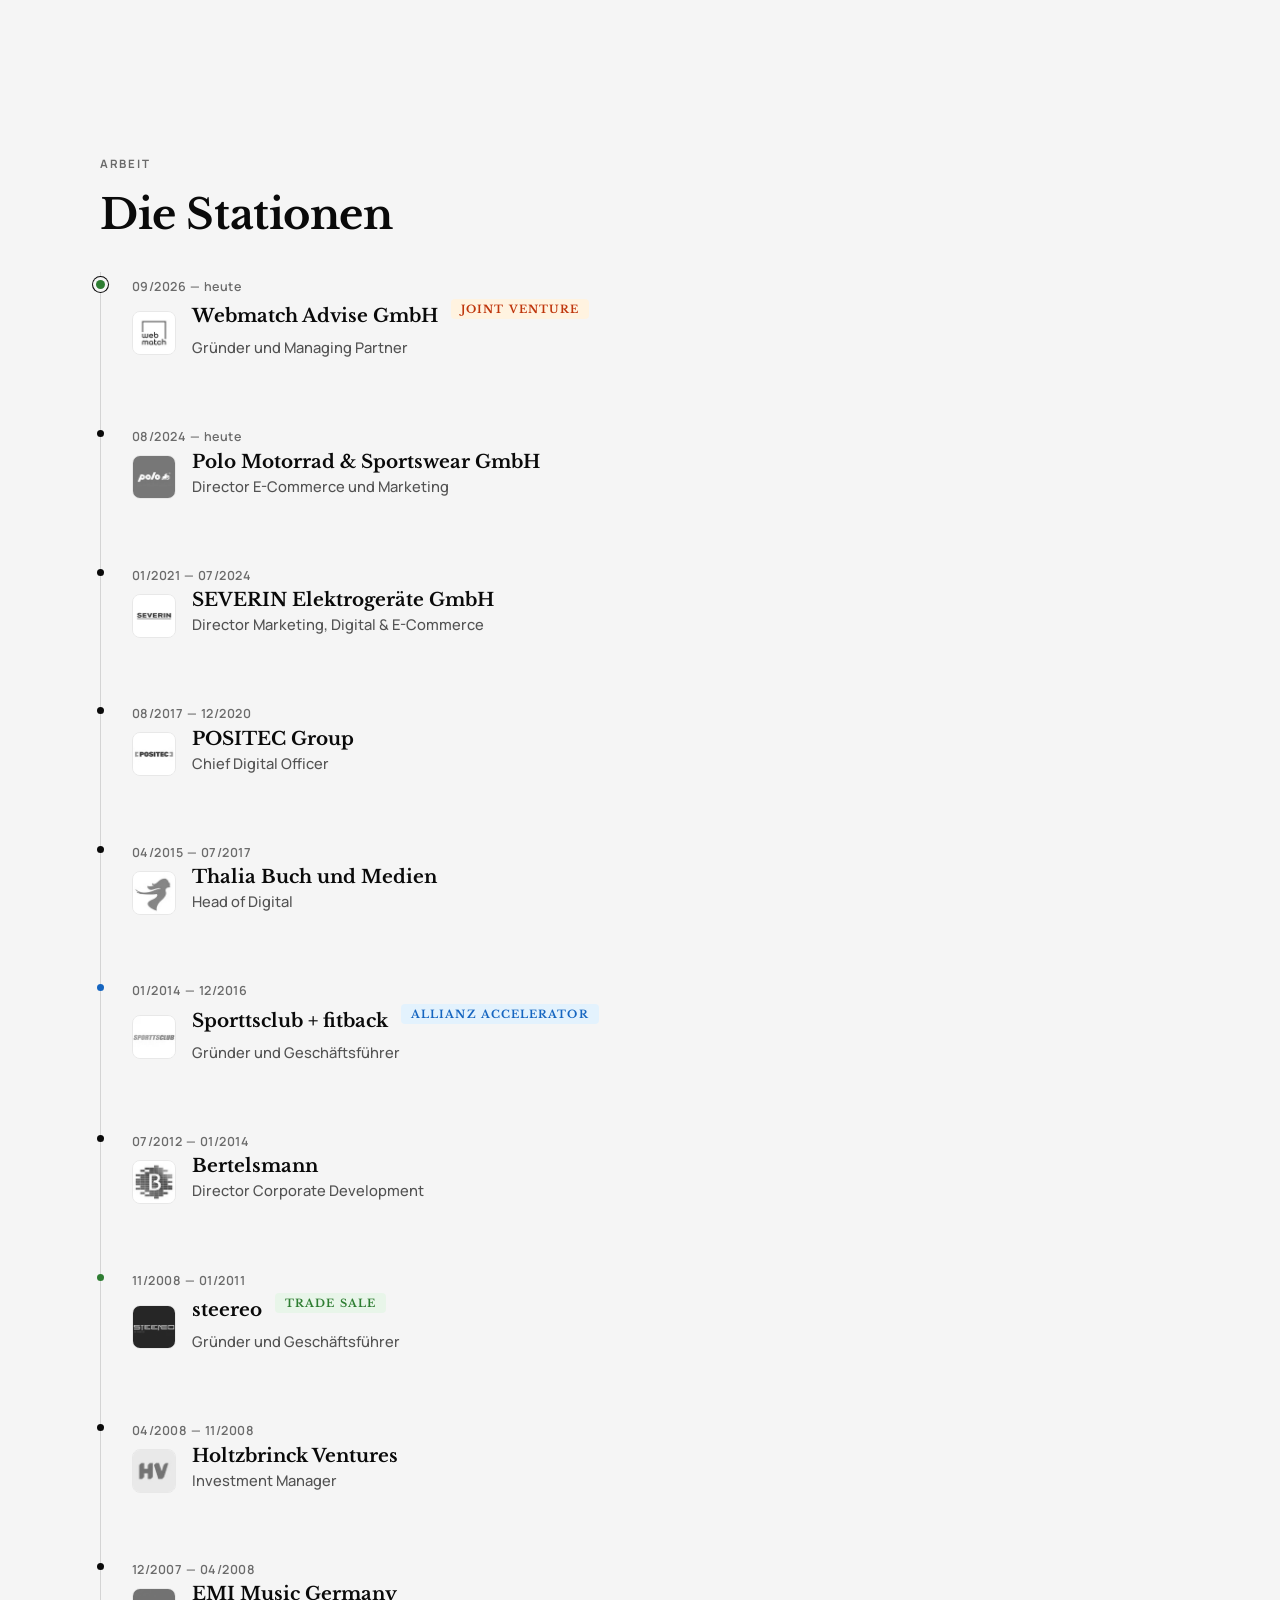
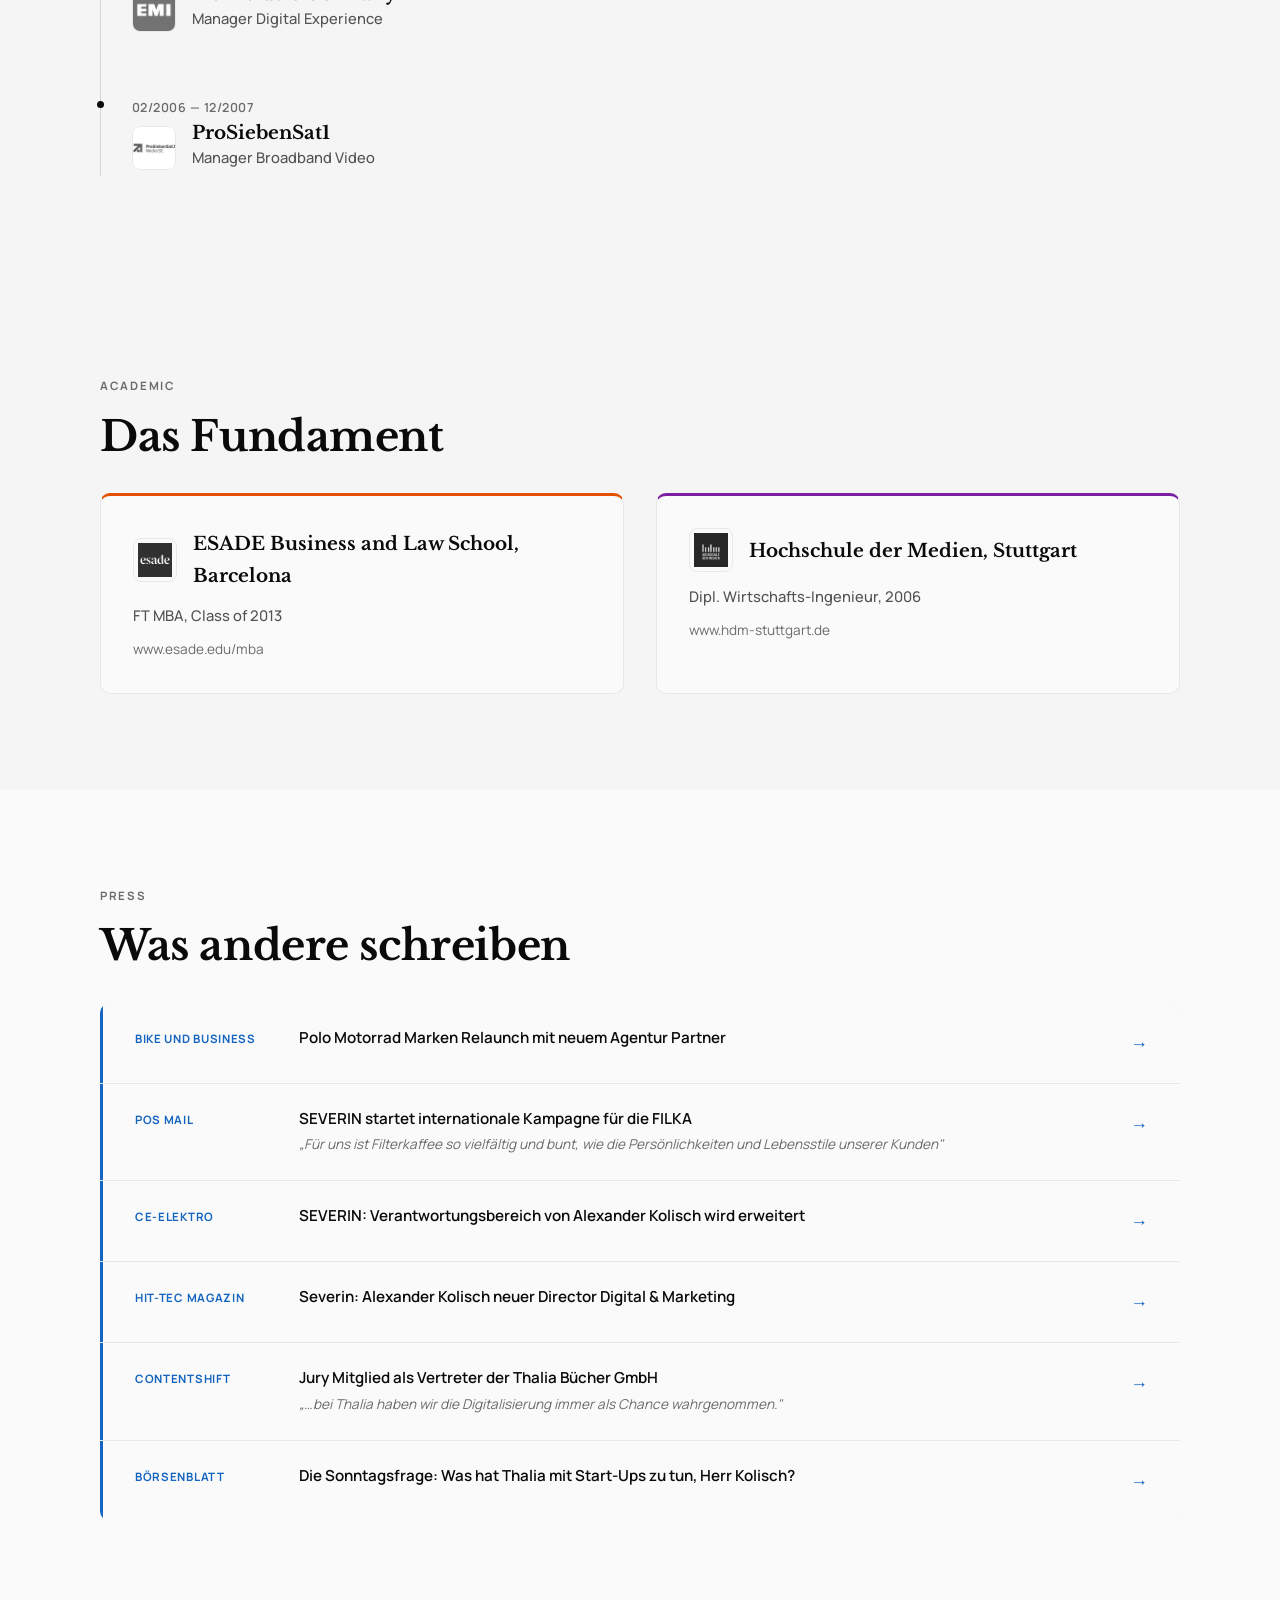
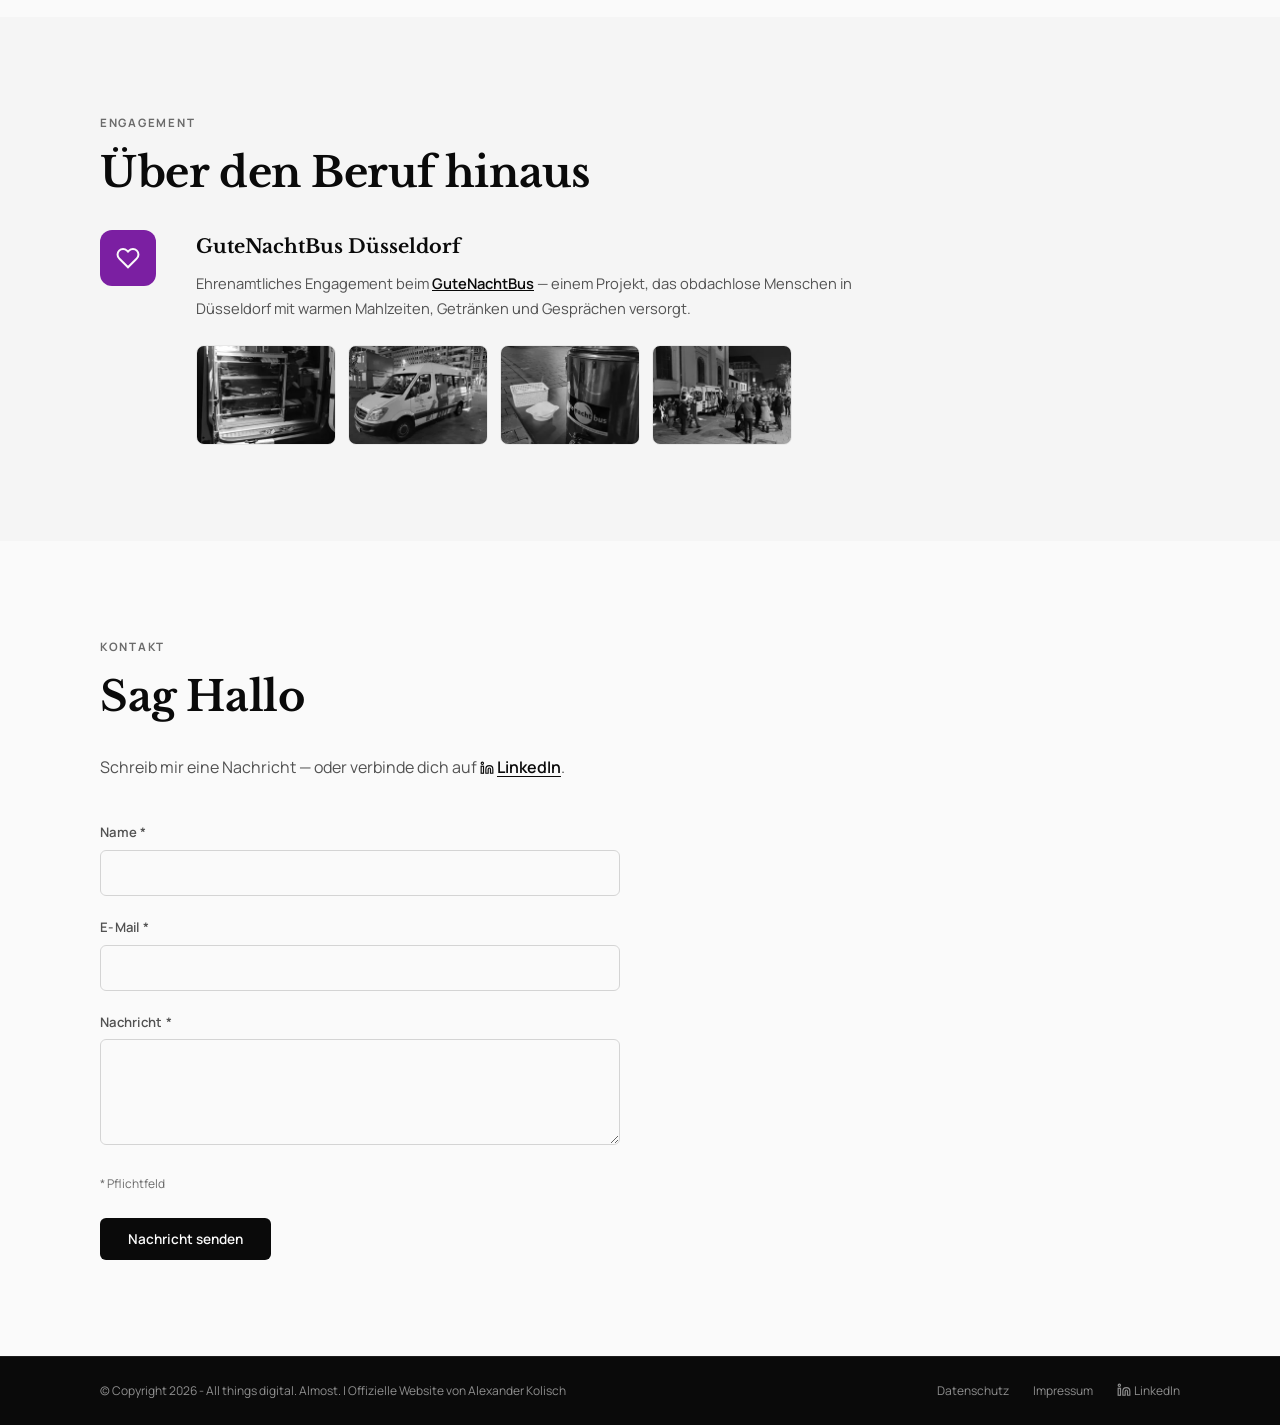
==== commit ac69966b: "perf: faster hero intro, static scroll line, font preloads, long cache for versioned assets v1.7.6" ====
--- a/index.html
+++ b/index.html
@@ -7,9 +7,12 @@
 <meta name="description" content="Alexander Kolisch — E-Commerce, Omnichannel, Marketing und digitale Transformation. Mehr als 20 Jahre Erfahrung als CDO, Director und Head of Digital.">
 <link rel="icon" type="image/png" href="/assets/img/favicon.png">
 <link rel="preload" as="image" type="image/webp" imagesrcset="/assets/img/profile-400.webp 400w, /assets/img/profile-800.webp 800w" imagesizes="(max-width:768px) 100vw, 280px" fetchpriority="high">
+<link rel="preload" href="/assets/fonts/manrope-latin-500-normal.woff2" as="font" type="font/woff2" crossorigin>
+<link rel="preload" href="/assets/fonts/manrope-latin-600-normal.woff2" as="font" type="font/woff2" crossorigin>
+<link rel="preload" href="/assets/fonts/manrope-latin-700-normal.woff2" as="font" type="font/woff2" crossorigin>
 <link rel="preload" href="/assets/fonts/manrope-latin-400-normal.woff2" as="font" type="font/woff2" crossorigin>
 <link rel="preload" href="/assets/fonts/libre-baskerville-latin-400-italic.woff2" as="font" type="font/woff2" crossorigin>
-<link rel="stylesheet" href="/assets/css/style.css?v=1.7.5">
+<link rel="stylesheet" href="/assets/css/style.css?v=1.7.6">
 <link rel="alternate" hreflang="de" href="https://alexanderkolisch.com/">
 <link rel="alternate" hreflang="en" href="https://alexanderkolisch.com/#en">
 <link rel="alternate" hreflang="x-default" href="https://alexanderkolisch.com/">
@@ -298,7 +301,7 @@
   </div>
 </div></footer>
 
-<script src="/assets/js/main.js?v=1.7.5"></script>
+<script src="/assets/js/main.js?v=1.7.6"></script>
 <!-- Cloudflare Web Analytics --><script type='module' src='https://static.cloudflareinsights.com/beacon.min.js' data-cf-beacon='{"token": "0de5ef6f4da44fab82f9060bd4f4bc10"}'></script><!-- End Cloudflare Web Analytics -->
 </body>
 </html>
--- a/assets/css/style.css
+++ b/assets/css/style.css
@@ -39,19 +39,19 @@
 .hero-photo{width:280px;height:340px;border-radius:10px;overflow:hidden;flex-shrink:0;background:var(--g100)}
 .hero-photo picture{display:block;width:100%;height:100%}
 .hero-photo img{width:100%;height:100%;object-fit:cover;filter:grayscale(1);object-position:70% top}
-.hero-eyebrow{font-family:var(--sans);font-size:.78rem;font-weight:700;letter-spacing:.14em;text-transform:uppercase;color:var(--g400);margin-bottom:1.25rem;opacity:0;transform:translateY(20px);animation:fu .8s .2s forwards;display:flex;align-items:center;gap:.6rem}
+.hero-eyebrow{font-family:var(--sans);font-size:.78rem;font-weight:700;letter-spacing:.14em;text-transform:uppercase;color:var(--g400);margin-bottom:1.25rem;opacity:0;transform:translateY(20px);animation:fu .5s .05s forwards;display:flex;align-items:center;gap:.6rem}
 .hero-eyebrow::before{content:'';width:24px;height:3px;background:#e65100;border-radius:2px;flex-shrink:0}
 .hero-claim{font-family:var(--serif);font-size:clamp(2.8rem,6vw,5rem);font-weight:700;line-height:1.1;letter-spacing:-.02em;margin-bottom:1.5rem;transform:translateY(12px);animation:fu .6s .1s forwards;font-style:italic}
-.hero-sub{font-size:1.05rem;font-weight:400;color:var(--g500);max-width:540px;line-height:1.75;margin-bottom:1rem;opacity:0;transform:translateY(20px);animation:fu .8s .6s forwards}
-.hero-sub2{font-size:.95rem;font-weight:400;color:var(--g400);max-width:540px;line-height:1.7;margin-bottom:2.5rem;opacity:0;transform:translateY(20px);animation:fu .8s .7s forwards}
-.hero-ctas{display:flex;gap:.75rem;opacity:0;transform:translateY(20px);animation:fu .8s .8s forwards}
+.hero-sub{font-size:1.05rem;font-weight:400;color:var(--g500);max-width:540px;line-height:1.75;margin-bottom:1rem;opacity:0;transform:translateY(20px);animation:fu .5s .15s forwards}
+.hero-sub2{font-size:.95rem;font-weight:400;color:var(--g400);max-width:540px;line-height:1.7;margin-bottom:2.5rem;opacity:0;transform:translateY(20px);animation:fu .5s .2s forwards}
+.hero-ctas{display:flex;gap:.75rem;opacity:0;transform:translateY(20px);animation:fu .5s .25s forwards}
 .hero-cta{display:inline-flex;align-items:center;gap:.5rem;font-family:var(--sans);font-size:.85rem;font-weight:600;color:var(--white);background:var(--black);text-decoration:none;padding:12px 28px;border-radius:6px;transition:all .25s}
 .hero-cta:hover{background:var(--g600);transform:translateY(-1px)}
 .hero-cta.sec{background:transparent;color:var(--black);border:1px solid var(--g200)}
 .hero-cta.sec:hover{border-color:var(--black);transform:translateY(-1px)}
-.hs{position:absolute;bottom:2.5rem;left:50%;transform:translateX(-50%);opacity:0;animation:fu .8s 1.2s forwards}
+.hs{position:absolute;bottom:2.5rem;left:50%;transform:translateX(-50%);opacity:0;animation:fu .5s .4s forwards}
 .hs .line{width:1px;height:48px;background:var(--g200);margin:0 auto;position:relative;overflow:hidden}
-.hs .line::after{content:'';position:absolute;top:-100%;left:0;width:100%;height:100%;background:#e65100;animation:sl 2s infinite}
+.hs .line::after{content:'';position:absolute;top:-100%;left:0;width:100%;height:100%;background:#e65100;top:0;height:40%}
 @keyframes sl{0%{top:-100%}100%{top:100%}}
 @keyframes fu{to{opacity:1;transform:translateY(0)}}
 
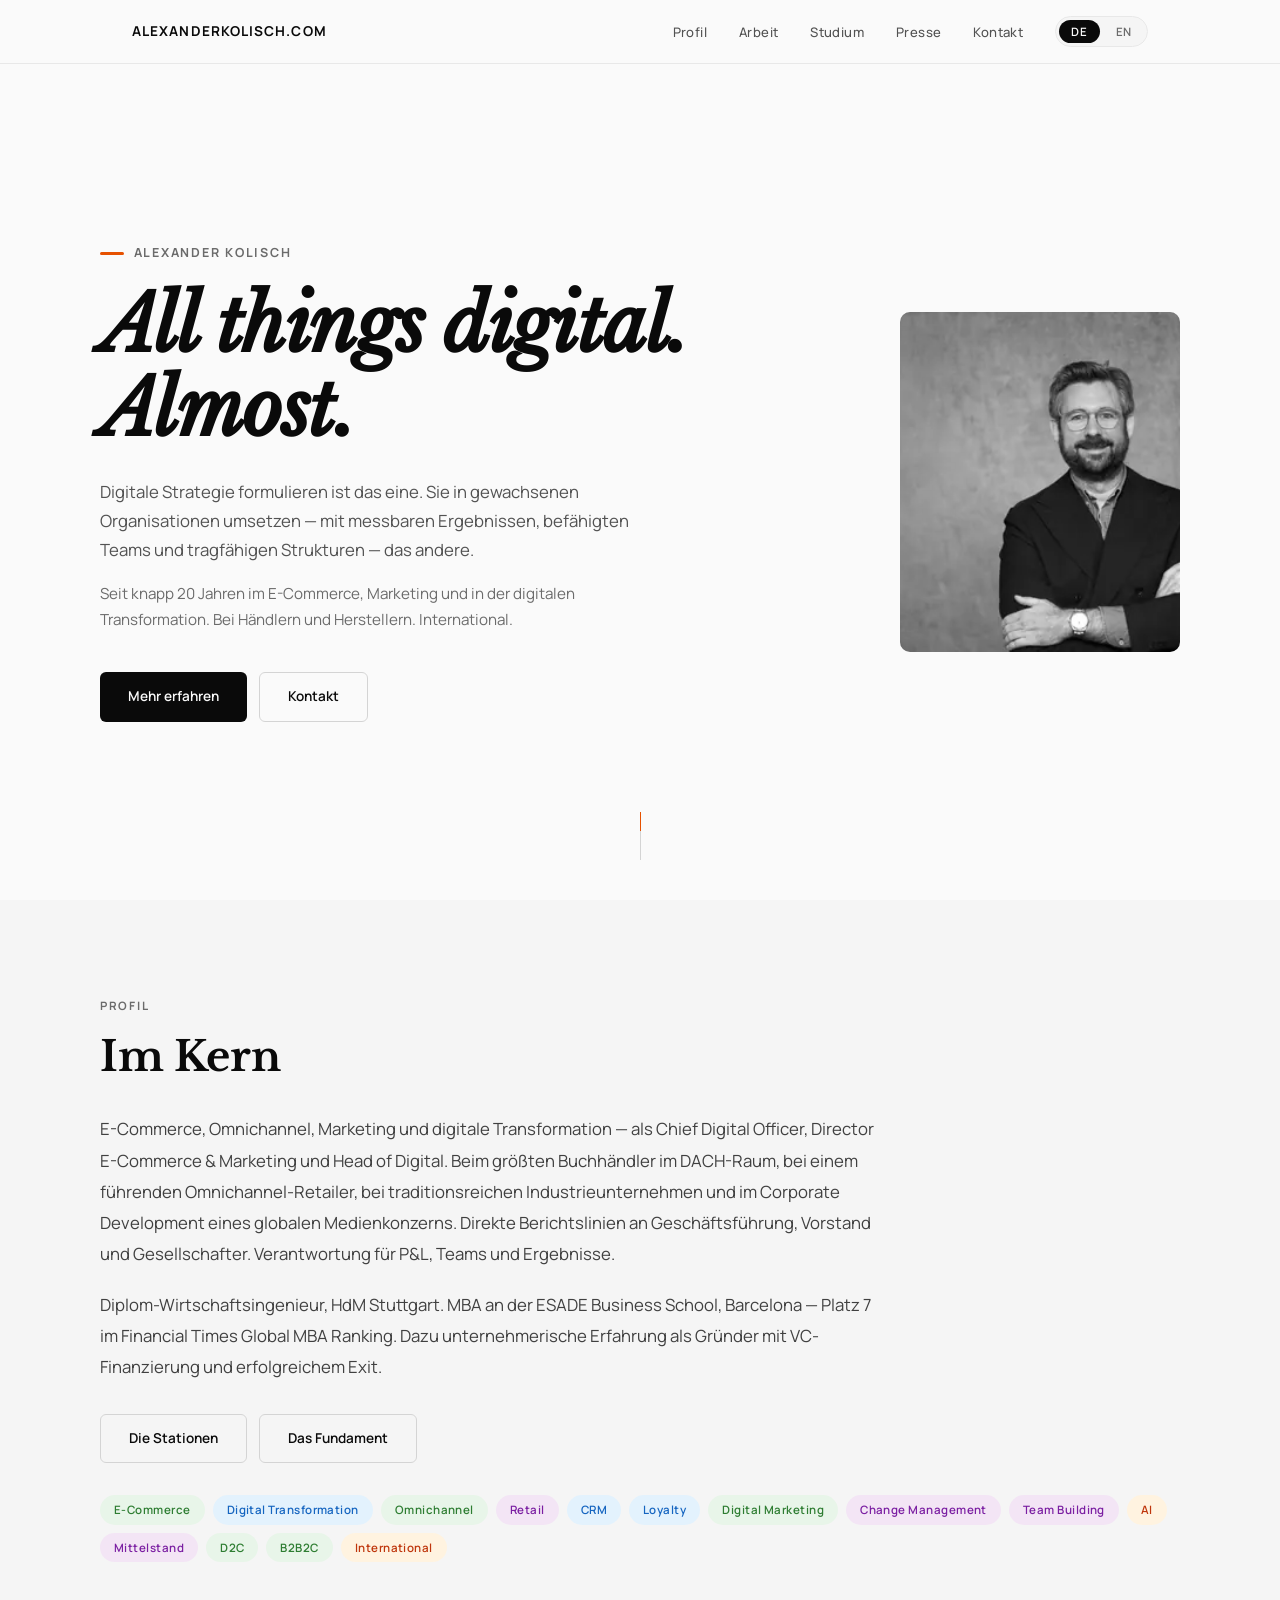
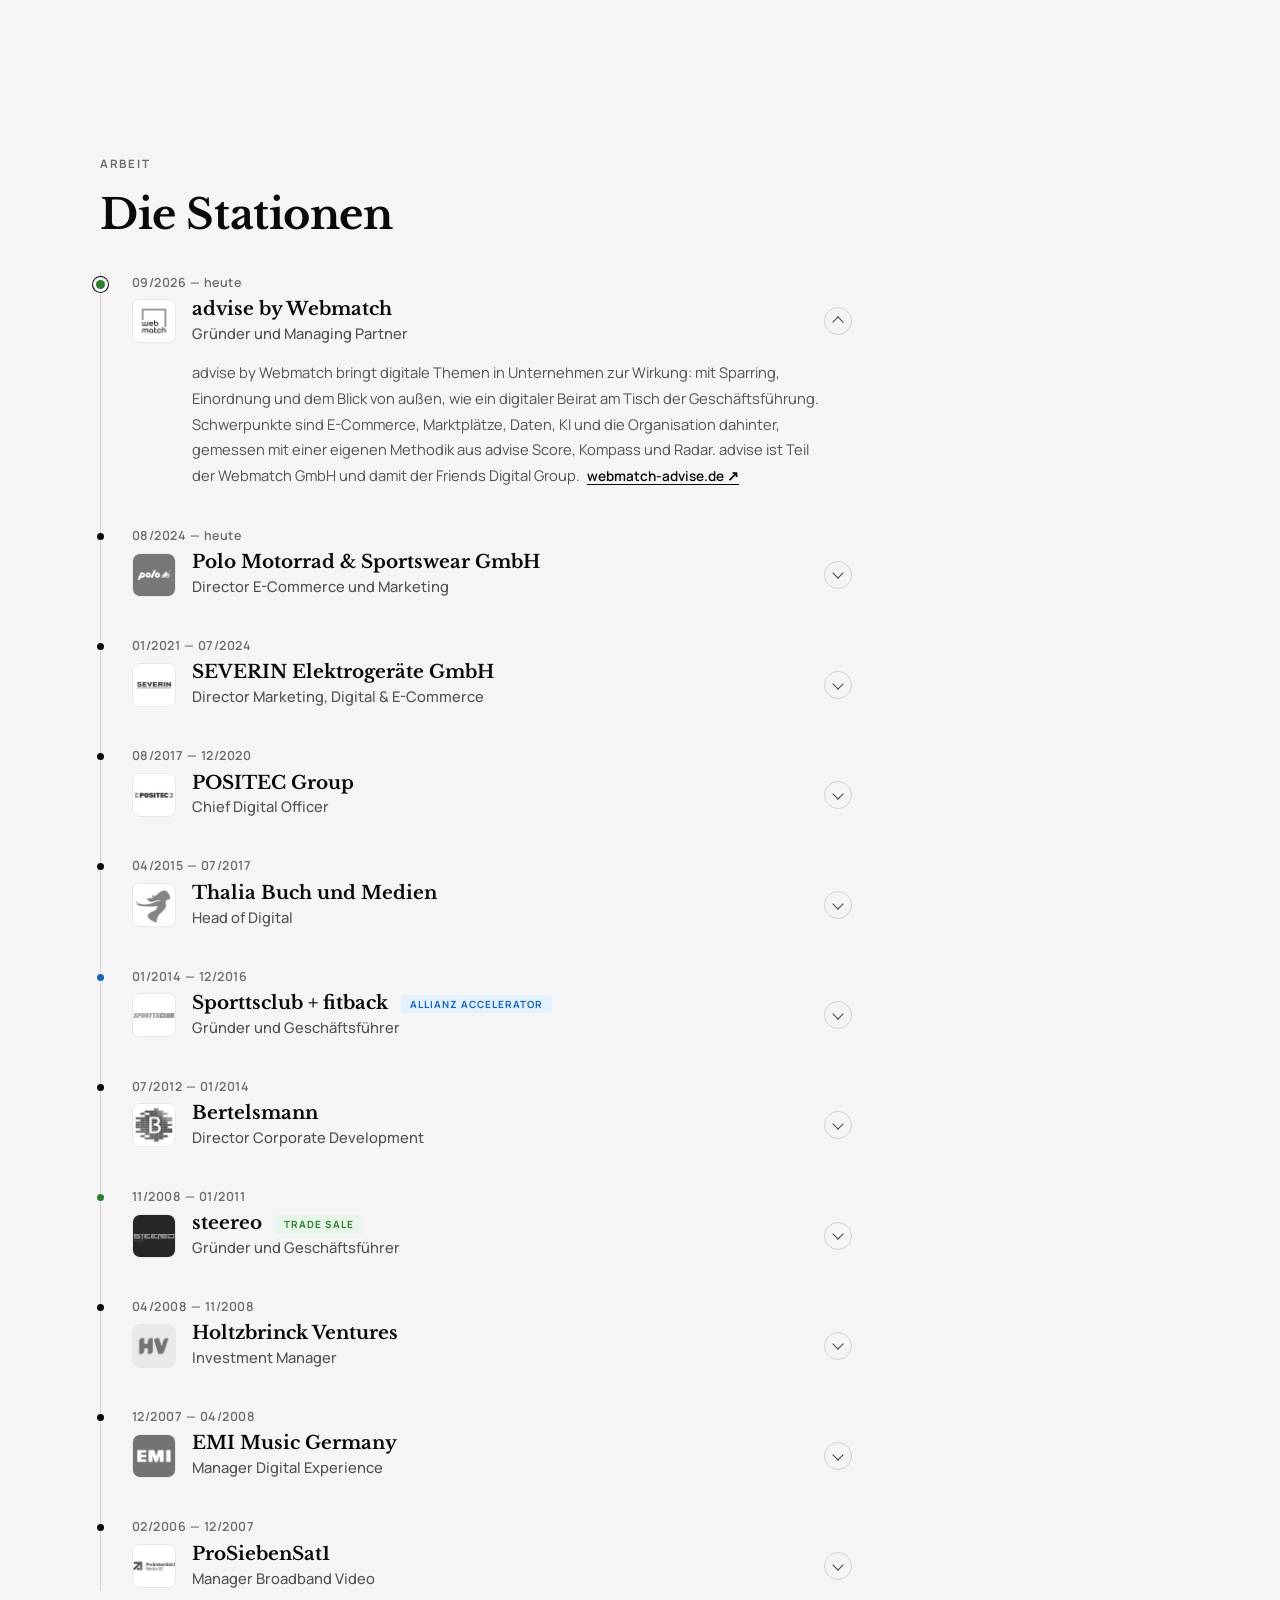
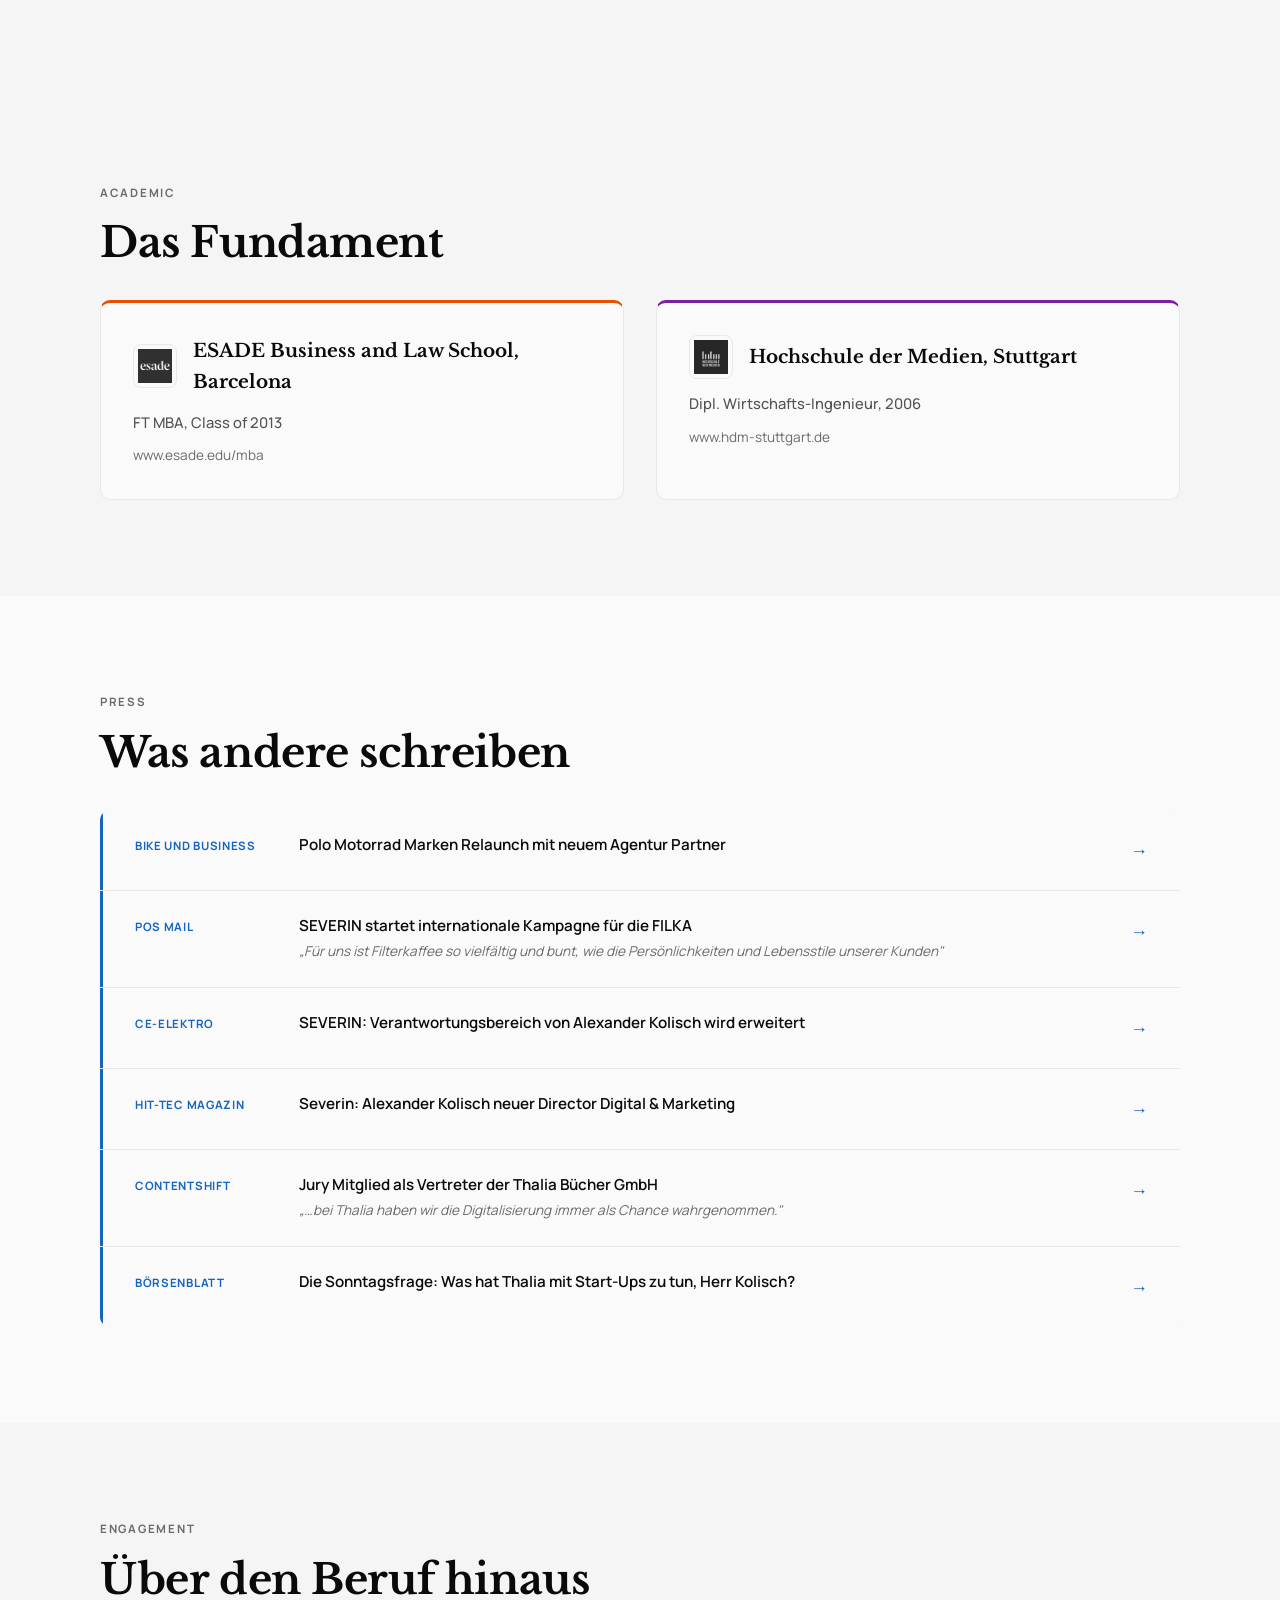
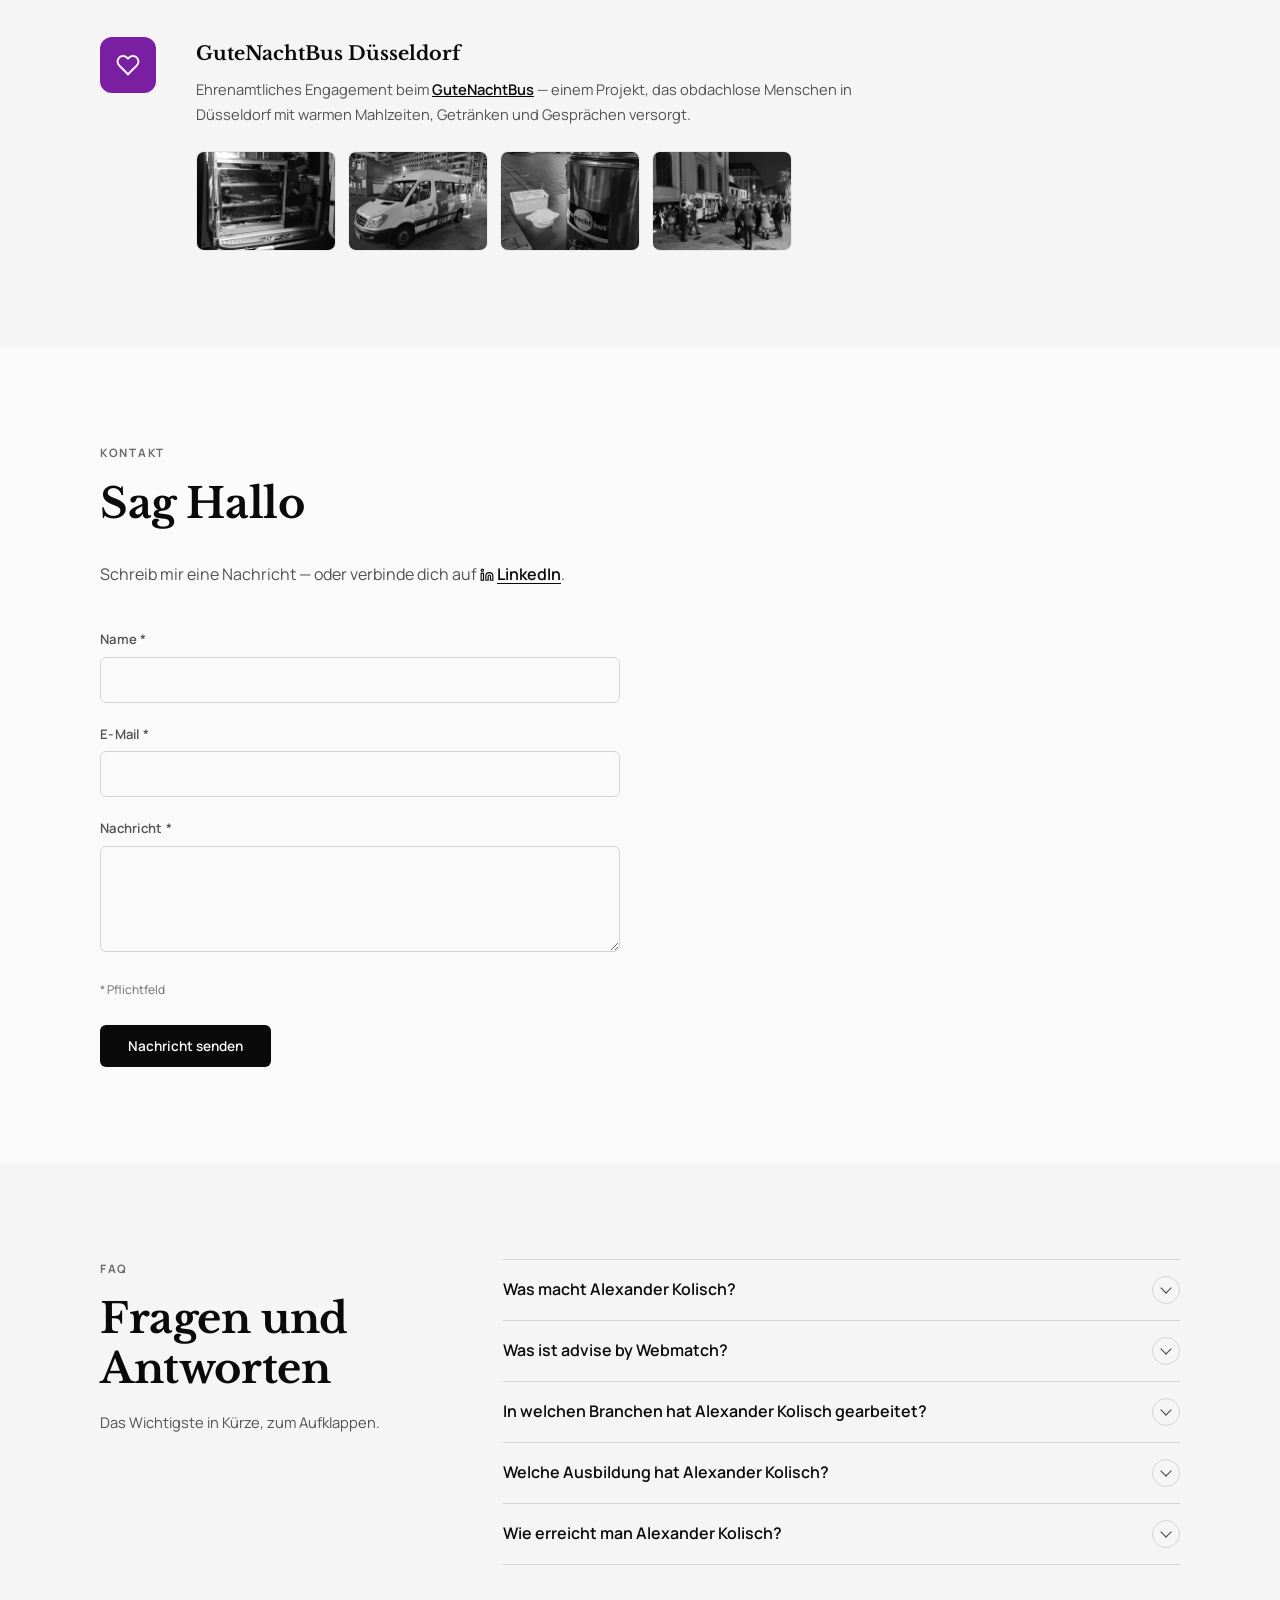
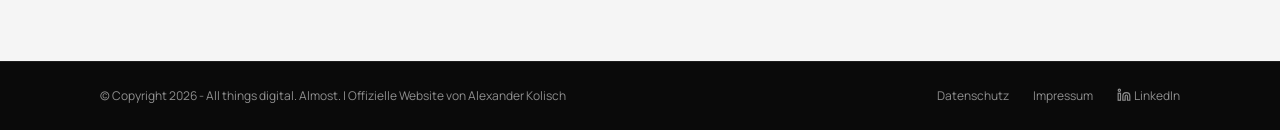
==== commit ec95c053: "feat: expandable station texts with company links, FAQ section, advise by Webmatch naming v1.8.0 - T" ====
--- a/index.html
+++ b/index.html
@@ -12,7 +12,7 @@
 <link rel="preload" href="/assets/fonts/manrope-latin-700-normal.woff2" as="font" type="font/woff2" crossorigin>
 <link rel="preload" href="/assets/fonts/manrope-latin-400-normal.woff2" as="font" type="font/woff2" crossorigin>
 <link rel="preload" href="/assets/fonts/libre-baskerville-latin-400-italic.woff2" as="font" type="font/woff2" crossorigin>
-<link rel="stylesheet" href="/assets/css/style.css?v=1.7.6">
+<link rel="stylesheet" href="/assets/css/style.css?v=1.8.0">
 <link rel="alternate" hreflang="de" href="https://alexanderkolisch.com/">
 <link rel="alternate" hreflang="en" href="https://alexanderkolisch.com/#en">
 <link rel="alternate" hreflang="x-default" href="https://alexanderkolisch.com/">
@@ -44,12 +44,18 @@
       "name": "Alexander Kolisch",
       "givenName": "Alexander",
       "familyName": "Kolisch",
-      "jobTitle": "Co-Founder & Managing Partner, Webmatch Advise GmbH",
+      "jobTitle": "Co-Founder & Managing Partner, advise by Webmatch",
       "worksFor": [
         {
           "@type": "Organization",
-          "name": "Webmatch Advise GmbH",
-          "url": "https://advise.webmatch.de"
+          "name": "advise by Webmatch",
+          "url": "https://www.webmatch-advise.de",
+          "parentOrganization": {
+            "@type": "Organization",
+            "name": "Webmatch GmbH",
+            "url": "https://www.webmatch.de",
+            "parentOrganization": {"@type": "Organization", "name": "Friends Digital Group"}
+          }
         },
         {
           "@type": "Organization",
@@ -152,31 +158,31 @@
     
 
     <div class="tl" data-lang="de">
-      <div class="ti cur venture r"><span class="tp">09/2026 — heute</span><div class="ti-head"><div class="ti-logo"><img src="/assets/img/webmatch-advise-88.webp" alt="Webmatch Advise" width="44" height="44" loading="lazy" decoding="async"></div><div><h3 class="tc">Webmatch Advise GmbH <span class="vb exit" style="margin-left:.5rem;vertical-align:middle;background:#fff3e0;color:#bf360c">Joint Venture</span></h3><p class="tr">Gründer und Managing Partner</p></div></div></div>
-      <div class="ti r"><span class="tp">08/2024 — heute</span><div class="ti-head"><div class="ti-logo"><img src="/assets/img/polo-88.webp" alt="Polo Motorrad" width="44" height="44" loading="lazy" decoding="async"></div><div><h3 class="tc">Polo Motorrad & Sportswear GmbH</h3><p class="tr">Director E-Commerce und Marketing</p></div></div></div>
-      <div class="ti r"><span class="tp">01/2021 — 07/2024</span><div class="ti-head"><div class="ti-logo"><img src="/assets/img/severin-88.webp" alt="SEVERIN" width="44" height="44" loading="lazy" decoding="async"></div><div><h3 class="tc">SEVERIN Elektrogeräte GmbH</h3><p class="tr">Director Marketing, Digital & E-Commerce</p></div></div></div>
-      <div class="ti r"><span class="tp">08/2017 — 12/2020</span><div class="ti-head"><div class="ti-logo"><img src="/assets/img/positec-88.webp" alt="Positec" width="44" height="44" loading="lazy" decoding="async"></div><div><h3 class="tc">POSITEC Group</h3><p class="tr">Chief Digital Officer</p></div></div></div>
-      <div class="ti r"><span class="tp">04/2015 — 07/2017</span><div class="ti-head"><div class="ti-logo"><img src="/assets/img/thalia-88.webp" alt="Thalia" width="44" height="44" loading="lazy" decoding="async"></div><div><h3 class="tc">Thalia Buch und Medien</h3><p class="tr">Head of Digital</p></div></div></div>
-      <div class="ti venture-acc r"><span class="tp">01/2014 — 12/2016</span><div class="ti-head"><div class="ti-logo"><img src="/assets/img/sporttsclub-88.webp" alt="Sporttsclub" width="44" height="44" loading="lazy" decoding="async"></div><div><h3 class="tc">Sporttsclub + fitback <span class="vb acc" style="margin-left:.5rem;vertical-align:middle">Allianz Accelerator</span></h3><p class="tr">Gründer und Geschäftsführer</p></div></div></div>
-      <div class="ti r"><span class="tp">07/2012 — 01/2014</span><div class="ti-head"><div class="ti-logo"><img src="/assets/img/bertelsmann-88.webp" alt="Bertelsmann" width="44" height="44" loading="lazy" decoding="async"></div><div><h3 class="tc">Bertelsmann</h3><p class="tr">Director Corporate Development</p></div></div></div>
-      <div class="ti venture r"><span class="tp">11/2008 — 01/2011</span><div class="ti-head"><div class="ti-logo"><img src="/assets/img/steereo-88.webp" alt="steereo" width="44" height="44" loading="lazy" decoding="async"></div><div><h3 class="tc">steereo <span class="vb exit" style="margin-left:.5rem;vertical-align:middle">Trade Sale</span></h3><p class="tr">Gründer und Geschäftsführer</p></div></div></div>
-      <div class="ti r"><span class="tp">04/2008 — 11/2008</span><div class="ti-head"><div class="ti-logo"><img src="/assets/img/hv-88.webp" alt="Holtzbrinck Ventures" width="44" height="44" loading="lazy" decoding="async"></div><div><h3 class="tc">Holtzbrinck Ventures</h3><p class="tr">Investment Manager</p></div></div></div>
-      <div class="ti r"><span class="tp">12/2007 — 04/2008</span><div class="ti-head"><div class="ti-logo"><img src="/assets/img/emi-88.webp" alt="EMI Music" width="44" height="44" loading="lazy" decoding="async"></div><div><h3 class="tc">EMI Music Germany</h3><p class="tr">Manager Digital Experience</p></div></div></div>
-      <div class="ti r"><span class="tp">02/2006 — 12/2007</span><div class="ti-head"><div class="ti-logo"><img src="/assets/img/p7s1-88.webp" alt="ProSiebenSat.1" width="44" height="44" loading="lazy" decoding="async"></div><div><h3 class="tc">ProSiebenSat1</h3><p class="tr">Manager Broadband Video</p></div></div></div>
+      <details class="ti cur venture r" open><summary><span class="tp">09/2026 — heute</span><span class="ti-head"><span class="ti-logo"><img src="/assets/img/webmatch-advise-88.webp" alt="advise by Webmatch" width="44" height="44" loading="lazy" decoding="async"></span><span class="ti-txt"><span class="tc">advise by Webmatch</span><span class="tr">Gründer und Managing Partner</span></span><span class="chev" aria-hidden="true"></span></span></summary><p class="td">advise by Webmatch bringt digitale Themen in Unternehmen zur Wirkung: mit Sparring, Einordnung und dem Blick von außen, wie ein digitaler Beirat am Tisch der Geschäftsführung. Schwerpunkte sind E-Commerce, Marktplätze, Daten, KI und die Organisation dahinter, gemessen mit einer eigenen Methodik aus advise Score, Kompass und Radar. advise ist Teil der Webmatch GmbH und damit der Friends Digital Group. <a class="tl-link" href="https://www.webmatch-advise.de" target="_blank" rel="noopener">webmatch-advise.de ↗</a></p></details>
+      <details class="ti r"><summary><span class="tp">08/2024 — heute</span><span class="ti-head"><span class="ti-logo"><img src="/assets/img/polo-88.webp" alt="Polo Motorrad" width="44" height="44" loading="lazy" decoding="async"></span><span class="ti-txt"><span class="tc">Polo Motorrad & Sportswear GmbH</span><span class="tr">Director E-Commerce und Marketing</span></span><span class="chev" aria-hidden="true"></span></span></summary><p class="td">Verantwortung für E-Commerce, Marketing, CRM und Loyalty sowie den Kundenservice bei einem der führenden Omnichannel-Händler der Motorradbranche. Berichtslinie an Geschäftsführung und Gesellschafter, Führung eines Bereichs mit rund 40 Mitarbeitenden. Schwerpunkte: Weiterentwicklung von Webshop, CRM und Loyalty-Programm sowie Ausbau des Marktplatzgeschäfts. Dazu Themen wie Produktdaten, Automatisierung und die Organisation des Kundenservice. <a class="tl-link" href="https://www.polo-motorrad.com" target="_blank" rel="noopener">polo-motorrad.com ↗</a></p></details>
+      <details class="ti r"><summary><span class="tp">01/2021 — 07/2024</span><span class="ti-head"><span class="ti-logo"><img src="/assets/img/severin-88.webp" alt="SEVERIN" width="44" height="44" loading="lazy" decoding="async"></span><span class="ti-txt"><span class="tc">SEVERIN Elektrogeräte GmbH</span><span class="tr">Director Marketing, Digital & E-Commerce</span></span><span class="chev" aria-hidden="true"></span></span></summary><p class="td">Verantwortung für E-Commerce, Marketingbudgets und P&amp;L mit Berichtslinie an Geschäftsführung und Gesellschafter. Internationale Einführung von PIM, DAM und Microsoft Teams, Ausgliederung der D2C-Logistik sowie Neuausrichtung von Corporate Identity und Markenauftritt. Dazu eine global aufgestellte B2B- und D2C-Strategie von Amazon Pan-EU über bol.com in den Niederlanden bis JD.com und Tmall in China, einschließlich Relaunch des eigenen EU-Webshops. <a class="tl-link" href="https://www.severin.com" target="_blank" rel="noopener">severin.com ↗</a></p></details>
+      <details class="ti r"><summary><span class="tp">08/2017 — 12/2020</span><span class="ti-head"><span class="ti-logo"><img src="/assets/img/positec-88.webp" alt="Positec" width="44" height="44" loading="lazy" decoding="async"></span><span class="ti-txt"><span class="tc">POSITEC Group</span><span class="tr">Chief Digital Officer</span></span><span class="chev" aria-hidden="true"></span></span></summary><p class="td">Als Chief Digital Officer verantwortlich für die digitale Transformation des Herstellers von Elektrowerkzeugen und Robotik mit über 4.000 Mitarbeitenden, mit Berichtslinie an Inhaber und CEO. Pan-europäische E-Commerce-Strategie für Amazon, eigene Plattformen und Handelspartner, dazu digitale Produkte wie Websites, Apps und Sprachanwendungen. Globale Einführung von PIM und DAM, agile Arbeitsweisen mit Scrum und Kanban sowie Leitung des DSGVO-Programms als EU-Ansprechpartner. <a class="tl-link" href="https://www.worx.com" target="_blank" rel="noopener">worx.com ↗</a></p></details>
+      <details class="ti r"><summary><span class="tp">04/2015 — 07/2017</span><span class="ti-head"><span class="ti-logo"><img src="/assets/img/thalia-88.webp" alt="Thalia" width="44" height="44" loading="lazy" decoding="async"></span><span class="ti-txt"><span class="tc">Thalia Buch und Medien</span><span class="tr">Head of Digital</span></span><span class="chev" aria-hidden="true"></span></span></summary><p class="td">Head of Digital beim größten Buchhändler im DACH-Raum mit Teams in Münster und Berlin. Steuerung der tolino-Allianz auf Geschäftsführungsebene, einschließlich der Neuaufstellung mit Kobo/Rakuten als Technologiepartner anstelle der Deutschen Telekom, vom ersten Gespräch bis zum Closing. Produktverantwortung für die tolino-E-Reader-Familie mit vier Gerätestarts zwischen 2015 und 2016 sowie für Hörbuch- und E-Book-Abonnements. <a class="tl-link" href="https://www.thalia.de" target="_blank" rel="noopener">thalia.de ↗</a></p></details>
+      <details class="ti venture-acc r"><summary><span class="tp">01/2014 — 12/2016</span><span class="ti-head"><span class="ti-logo"><img src="/assets/img/sporttsclub-88.webp" alt="Sporttsclub" width="44" height="44" loading="lazy" decoding="async"></span><span class="ti-txt"><span class="tc">Sporttsclub + fitback <span class="vb acc">Allianz Accelerator</span></span><span class="tr">Gründer und Geschäftsführer</span></span><span class="chev" aria-hidden="true"></span></span></summary><p class="td">Gründung eines eHealth-Projekts, finanziert über den Allianz Digital Accelerator mit einer sechsstelligen Förderung. MVP mit Nearshore-Entwicklung, Präsentation am Demo Day in der Allianz-Zentrale in München und Pivot zum Loyalty-Programm „fitback“ für Fitnessstudios mit Feldtest 2015.</p></details>
+      <details class="ti r"><summary><span class="tp">07/2012 — 01/2014</span><span class="ti-head"><span class="ti-logo"><img src="/assets/img/bertelsmann-88.webp" alt="Bertelsmann" width="44" height="44" loading="lazy" decoding="async"></span><span class="ti-txt"><span class="tc">Bertelsmann</span><span class="tr">Director Corporate Development</span></span><span class="chev" aria-hidden="true"></span></span></summary><p class="td">Director Corporate Development im Stab des Vorstands für Corporate Development und New Businesses. Mitarbeit an der Digitalstrategie des Konzerns sowie Bewertung und Umsetzung von Beteiligungen mit Schwerpunkt EdTech, Classifieds und Marktplätze. <a class="tl-link" href="https://www.bertelsmann.com" target="_blank" rel="noopener">bertelsmann.com ↗</a></p></details>
+      <details class="ti venture r"><summary><span class="tp">11/2008 — 01/2011</span><span class="ti-head"><span class="ti-logo"><img src="/assets/img/steereo-88.webp" alt="steereo" width="44" height="44" loading="lazy" decoding="async"></span><span class="ti-txt"><span class="tc">steereo <span class="vb exit">Trade Sale</span></span><span class="tr">Gründer und Geschäftsführer</span></span><span class="chev" aria-hidden="true"></span></span></summary><p class="td">Gründer, Geschäftsführer und Gesellschafter eines mobilen Musik-Streamingdienstes mit kostenlosem und Abo-Modell, finanziert mit einem siebenstelligen Betrag von Holtzbrinck Ventures. Lizenzierung mit Major- und Independent-Labels sowie Verwertungsgesellschaften und erfolgreicher Verkauf an einen strategischen Käufer 2011.</p></details>
+      <details class="ti r"><summary><span class="tp">04/2008 — 11/2008</span><span class="ti-head"><span class="ti-logo"><img src="/assets/img/hv-88.webp" alt="Holtzbrinck Ventures" width="44" height="44" loading="lazy" decoding="async"></span><span class="ti-txt"><span class="tc">Holtzbrinck Ventures</span><span class="tr">Investment Manager</span></span><span class="chev" aria-hidden="true"></span></span></summary><p class="td">Investment Manager bei einem der größten europäischen Frühphasen-Fonds (heute HV Capital). Prüfung von Investments, Due Diligence und Begleitung von Gründerteams. <a class="tl-link" href="https://www.hvcapital.com" target="_blank" rel="noopener">hvcapital.com ↗</a></p></details>
+      <details class="ti r"><summary><span class="tp">12/2007 — 04/2008</span><span class="ti-head"><span class="ti-logo"><img src="/assets/img/emi-88.webp" alt="EMI Music" width="44" height="44" loading="lazy" decoding="async"></span><span class="ti-txt"><span class="tc">EMI Music Germany</span><span class="tr">Manager Digital Experience</span></span><span class="chev" aria-hidden="true"></span></span></summary><p class="td">Analyse der digitalen Reife und Strategieempfehlungen für ein 360-Grad-Modell. Umsetzung neuer digitaler Geschäftsinitiativen, etwa die Platzierung von EMI-Künstlern wie Iron Maiden in „Guitar Hero“.</p></details>
+      <details class="ti r"><summary><span class="tp">02/2006 — 12/2007</span><span class="ti-head"><span class="ti-logo"><img src="/assets/img/p7s1-88.webp" alt="ProSiebenSat.1" width="44" height="44" loading="lazy" decoding="async"></span><span class="ti-txt"><span class="tc">ProSiebenSat1</span><span class="tr">Manager Broadband Video</span></span><span class="chev" aria-hidden="true"></span></span></summary><p class="td">Konzeption, Lizenzierung und Launch von maxdome, einer der ersten großen Video-on-Demand-Plattformen in Deutschland, und Aufbau des Produktmanagements. <a class="tl-link" href="https://www.prosiebensat1.com" target="_blank" rel="noopener">prosiebensat1.com ↗</a></p></details>
     </div>
 
     <div class="tl" data-lang="en">
-      <div class="ti cur venture r"><span class="tp">09/2026 — present</span><div class="ti-head"><div class="ti-logo"><img src="/assets/img/webmatch-advise-88.webp" alt="Webmatch Advise" width="44" height="44" loading="lazy" decoding="async"></div><div><h3 class="tc">Webmatch Advise GmbH <span class="vb exit" style="margin-left:.5rem;vertical-align:middle;background:#fff3e0;color:#bf360c">Joint Venture</span></h3><p class="tr">Co-Founder & Managing Partner</p></div></div></div>
-      <div class="ti r"><span class="tp">08/2024 — present</span><div class="ti-head"><div class="ti-logo"><img src="/assets/img/polo-88.webp" alt="Polo Motorrad" width="44" height="44" loading="lazy" decoding="async"></div><div><h3 class="tc">Polo Motorrad & Sportswear GmbH</h3><p class="tr">Director E-Commerce and Marketing</p></div></div></div>
-      <div class="ti r"><span class="tp">01/2021 — 07/2024</span><div class="ti-head"><div class="ti-logo"><img src="/assets/img/severin-88.webp" alt="SEVERIN" width="44" height="44" loading="lazy" decoding="async"></div><div><h3 class="tc">SEVERIN Elektrogeräte GmbH</h3><p class="tr">Director Marketing, Digital & E-Commerce</p></div></div></div>
-      <div class="ti r"><span class="tp">08/2017 — 12/2020</span><div class="ti-head"><div class="ti-logo"><img src="/assets/img/positec-88.webp" alt="Positec" width="44" height="44" loading="lazy" decoding="async"></div><div><h3 class="tc">POSITEC Group</h3><p class="tr">Chief Digital Officer</p></div></div></div>
-      <div class="ti r"><span class="tp">04/2015 — 07/2017</span><div class="ti-head"><div class="ti-logo"><img src="/assets/img/thalia-88.webp" alt="Thalia" width="44" height="44" loading="lazy" decoding="async"></div><div><h3 class="tc">Thalia Buch und Medien</h3><p class="tr">Head of Digital</p></div></div></div>
-      <div class="ti venture-acc r"><span class="tp">01/2014 — 12/2016</span><div class="ti-head"><div class="ti-logo"><img src="/assets/img/sporttsclub-88.webp" alt="Sporttsclub" width="44" height="44" loading="lazy" decoding="async"></div><div><h3 class="tc">Sporttsclub + fitback <span class="vb acc" style="margin-left:.5rem;vertical-align:middle">Allianz Accelerator</span></h3><p class="tr">Founder and Managing Director</p></div></div></div>
-      <div class="ti r"><span class="tp">07/2012 — 01/2014</span><div class="ti-head"><div class="ti-logo"><img src="/assets/img/bertelsmann-88.webp" alt="Bertelsmann" width="44" height="44" loading="lazy" decoding="async"></div><div><h3 class="tc">Bertelsmann</h3><p class="tr">Director Corporate Development</p></div></div></div>
-      <div class="ti venture r"><span class="tp">11/2008 — 01/2011</span><div class="ti-head"><div class="ti-logo"><img src="/assets/img/steereo-88.webp" alt="steereo" width="44" height="44" loading="lazy" decoding="async"></div><div><h3 class="tc">steereo <span class="vb exit" style="margin-left:.5rem;vertical-align:middle">Trade Sale</span></h3><p class="tr">Founder and Managing Director</p></div></div></div>
-      <div class="ti r"><span class="tp">04/2008 — 11/2008</span><div class="ti-head"><div class="ti-logo"><img src="/assets/img/hv-88.webp" alt="Holtzbrinck Ventures" width="44" height="44" loading="lazy" decoding="async"></div><div><h3 class="tc">Holtzbrinck Ventures</h3><p class="tr">Investment Manager</p></div></div></div>
-      <div class="ti r"><span class="tp">12/2007 — 04/2008</span><div class="ti-head"><div class="ti-logo"><img src="/assets/img/emi-88.webp" alt="EMI Music" width="44" height="44" loading="lazy" decoding="async"></div><div><h3 class="tc">EMI Music Germany</h3><p class="tr">Manager Digital Experience</p></div></div></div>
-      <div class="ti r"><span class="tp">02/2006 — 12/2007</span><div class="ti-head"><div class="ti-logo"><img src="/assets/img/p7s1-88.webp" alt="ProSiebenSat.1" width="44" height="44" loading="lazy" decoding="async"></div><div><h3 class="tc">ProSiebenSat1</h3><p class="tr">Manager Broadband Video</p></div></div></div>
+      <details class="ti cur venture r" open><summary><span class="tp">09/2026 — present</span><span class="ti-head"><span class="ti-logo"><img src="/assets/img/webmatch-advise-88.webp" alt="advise by Webmatch" width="44" height="44" loading="lazy" decoding="async"></span><span class="ti-txt"><span class="tc">advise by Webmatch</span><span class="tr">Co-Founder & Managing Partner</span></span><span class="chev" aria-hidden="true"></span></span></summary><p class="td">advise by Webmatch helps companies make digital initiatives deliver results: with sparring, context and an outside view, like a digital advisory board at the management table. Focus areas are e-commerce, marketplaces, data, AI and the organization behind them, measured with its own methodology of advise Score, Kompass and Radar. advise is part of Webmatch GmbH and thus of the Friends Digital Group. <a class="tl-link" href="https://www.webmatch-advise.de" target="_blank" rel="noopener">webmatch-advise.de ↗</a></p></details>
+      <details class="ti r"><summary><span class="tp">08/2024 — present</span><span class="ti-head"><span class="ti-logo"><img src="/assets/img/polo-88.webp" alt="Polo Motorrad" width="44" height="44" loading="lazy" decoding="async"></span><span class="ti-txt"><span class="tc">Polo Motorrad & Sportswear GmbH</span><span class="tr">Director E-Commerce and Marketing</span></span><span class="chev" aria-hidden="true"></span></span></summary><p class="td">Responsibility for e-commerce, marketing, CRM and loyalty as well as customer service at one of the leading omnichannel retailers in the motorcycle industry. Reporting line to the CEO and shareholders, leading a division of around 40 employees. Focus areas: further development of the web shop, CRM and loyalty program, and expansion of the marketplace business. Also topics such as product data, automation and the organization of customer service. <a class="tl-link" href="https://www.polo-motorrad.com" target="_blank" rel="noopener">polo-motorrad.com ↗</a></p></details>
+      <details class="ti r"><summary><span class="tp">01/2021 — 07/2024</span><span class="ti-head"><span class="ti-logo"><img src="/assets/img/severin-88.webp" alt="SEVERIN" width="44" height="44" loading="lazy" decoding="async"></span><span class="ti-txt"><span class="tc">SEVERIN Elektrogeräte GmbH</span><span class="tr">Director Marketing, Digital & E-Commerce</span></span><span class="chev" aria-hidden="true"></span></span></summary><p class="td">Responsibility for e-commerce, marketing budgets and P&amp;L, reporting to the CEO and shareholders. International rollout of PIM, DAM and Microsoft Teams, carve-out of D2C logistics, and a realignment of corporate identity and brand presence. Also a globally structured B2B and D2C strategy from Amazon Pan-EU and bol.com in the Netherlands to JD.com and Tmall in China, including the relaunch of the company's own EU web shop. <a class="tl-link" href="https://www.severin.com" target="_blank" rel="noopener">severin.com ↗</a></p></details>
+      <details class="ti r"><summary><span class="tp">08/2017 — 12/2020</span><span class="ti-head"><span class="ti-logo"><img src="/assets/img/positec-88.webp" alt="Positec" width="44" height="44" loading="lazy" decoding="async"></span><span class="ti-txt"><span class="tc">POSITEC Group</span><span class="tr">Chief Digital Officer</span></span><span class="chev" aria-hidden="true"></span></span></summary><p class="td">As Chief Digital Officer, responsible for the digital transformation of the power tools and robotics manufacturer with more than 4,000 employees, reporting to the owner and CEO. Pan-European e-commerce strategy for Amazon, own platforms and retail partners, plus digital products such as websites, apps and voice applications. Global rollout of PIM and DAM, agile methods with Scrum and Kanban, and leadership of the GDPR program as the EU contact. <a class="tl-link" href="https://www.worx.com" target="_blank" rel="noopener">worx.com ↗</a></p></details>
+      <details class="ti r"><summary><span class="tp">04/2015 — 07/2017</span><span class="ti-head"><span class="ti-logo"><img src="/assets/img/thalia-88.webp" alt="Thalia" width="44" height="44" loading="lazy" decoding="async"></span><span class="ti-txt"><span class="tc">Thalia Buch und Medien</span><span class="tr">Head of Digital</span></span><span class="chev" aria-hidden="true"></span></span></summary><p class="td">Head of Digital at the largest bookseller in the DACH region, with teams in Münster and Berlin. Managed the tolino alliance at executive level, including its restructuring with Kobo/Rakuten as technology partner in place of Deutsche Telekom, from first talks to closing. Product responsibility for the tolino e-reader family with four device launches between 2015 and 2016, and for audiobook and e-book subscriptions. <a class="tl-link" href="https://www.thalia.de" target="_blank" rel="noopener">thalia.de ↗</a></p></details>
+      <details class="ti venture-acc r"><summary><span class="tp">01/2014 — 12/2016</span><span class="ti-head"><span class="ti-logo"><img src="/assets/img/sporttsclub-88.webp" alt="Sporttsclub" width="44" height="44" loading="lazy" decoding="async"></span><span class="ti-txt"><span class="tc">Sporttsclub + fitback <span class="vb acc">Allianz Accelerator</span></span><span class="tr">Founder and Managing Director</span></span><span class="chev" aria-hidden="true"></span></span></summary><p class="td">Founded an eHealth project funded through the Allianz Digital Accelerator with a six-figure investment. MVP built with nearshore development, presented at Demo Day at Allianz headquarters in Munich, and pivoted to “fitback”, a loyalty program for fitness clubs, field-tested in 2015.</p></details>
+      <details class="ti r"><summary><span class="tp">07/2012 — 01/2014</span><span class="ti-head"><span class="ti-logo"><img src="/assets/img/bertelsmann-88.webp" alt="Bertelsmann" width="44" height="44" loading="lazy" decoding="async"></span><span class="ti-txt"><span class="tc">Bertelsmann</span><span class="tr">Director Corporate Development</span></span><span class="chev" aria-hidden="true"></span></span></summary><p class="td">Director Corporate Development on the staff of the Board Member for Corporate Development and New Businesses. Contributed to the group's digital strategy and to evaluating and executing deals, focused on EdTech, classifieds and marketplaces. <a class="tl-link" href="https://www.bertelsmann.com" target="_blank" rel="noopener">bertelsmann.com ↗</a></p></details>
+      <details class="ti venture r"><summary><span class="tp">11/2008 — 01/2011</span><span class="ti-head"><span class="ti-logo"><img src="/assets/img/steereo-88.webp" alt="steereo" width="44" height="44" loading="lazy" decoding="async"></span><span class="ti-txt"><span class="tc">steereo <span class="vb exit">Trade Sale</span></span><span class="tr">Founder and Managing Director</span></span><span class="chev" aria-hidden="true"></span></span></summary><p class="td">Founder, managing director and shareholder of a mobile music streaming service with free and subscription tiers, funded with a seven-figure investment from Holtzbrinck Ventures. Licensing with major and independent labels and collecting societies, and a successful trade sale to a strategic buyer in 2011.</p></details>
+      <details class="ti r"><summary><span class="tp">04/2008 — 11/2008</span><span class="ti-head"><span class="ti-logo"><img src="/assets/img/hv-88.webp" alt="Holtzbrinck Ventures" width="44" height="44" loading="lazy" decoding="async"></span><span class="ti-txt"><span class="tc">Holtzbrinck Ventures</span><span class="tr">Investment Manager</span></span><span class="chev" aria-hidden="true"></span></span></summary><p class="td">Investment Manager at one of Europe's largest early-stage funds (now HV Capital). Evaluated investments, conducted due diligence and supported founding teams. <a class="tl-link" href="https://www.hvcapital.com" target="_blank" rel="noopener">hvcapital.com ↗</a></p></details>
+      <details class="ti r"><summary><span class="tp">12/2007 — 04/2008</span><span class="ti-head"><span class="ti-logo"><img src="/assets/img/emi-88.webp" alt="EMI Music" width="44" height="44" loading="lazy" decoding="async"></span><span class="ti-txt"><span class="tc">EMI Music Germany</span><span class="tr">Manager Digital Experience</span></span><span class="chev" aria-hidden="true"></span></span></summary><p class="td">Assessed digital maturity and developed strategic recommendations for a 360-degree model. Implemented new digital business initiatives, such as placing EMI artists like Iron Maiden in “Guitar Hero”.</p></details>
+      <details class="ti r"><summary><span class="tp">02/2006 — 12/2007</span><span class="ti-head"><span class="ti-logo"><img src="/assets/img/p7s1-88.webp" alt="ProSiebenSat.1" width="44" height="44" loading="lazy" decoding="async"></span><span class="ti-txt"><span class="tc">ProSiebenSat1</span><span class="tr">Manager Broadband Video</span></span><span class="chev" aria-hidden="true"></span></span></summary><p class="td">Concept, licensing and launch of maxdome, one of the first major video-on-demand platforms in Germany, and set-up of the product management team. <a class="tl-link" href="https://www.prosiebensat1.com" target="_blank" rel="noopener">prosiebensat1.com ↗</a></p></details>
     </div>
   </div>
 </section>
@@ -289,6 +295,20 @@
   </div>
 </section>
 
+<!-- FAQ -->
+<section class="fs" id="faq">
+  <div class="si">
+    <div class="faq" data-lang="de">
+      <div class="faq-h r"><p class="sl">FAQ</p><h2 class="st">Fragen und Antworten</h2><p class="fi-t">Das Wichtigste in Kürze, zum Aufklappen.</p></div>
+      <div class="faq-q r"><details class="fq"><summary>Was macht Alexander Kolisch?<span class="chev" aria-hidden="true"></span></summary><p>Alexander Kolisch ist Gründer und Managing Partner von advise by Webmatch. Er bringt digitale Themen in Unternehmen zur Wirkung, mit Sparring und Einordnung auf Ebene der Geschäftsführung, und hat mehr als 20 Jahre Erfahrung als Chief Digital Officer, Director und Head of Digital.</p></details><details class="fq"><summary>Was ist advise by Webmatch?<span class="chev" aria-hidden="true"></span></summary><p>advise by Webmatch ist das Beratungsangebot der Webmatch GmbH und damit Teil der Friends Digital Group. Es begleitet Geschäftsführung und Digitalverantwortliche wie ein digitaler Beirat, mit Schwerpunkten wie E-Commerce, Marktplätze, Daten, KI und Organisation.</p></details><details class="fq"><summary>In welchen Branchen hat Alexander Kolisch gearbeitet?<span class="chev" aria-hidden="true"></span></summary><p>Im Handel (Thalia, Omnichannel-Retail), bei Herstellern (SEVERIN, POSITEC/WORX), in Medienkonzernen (Bertelsmann, ProSiebenSat.1, EMI) und im Venture Capital (Holtzbrinck Ventures). Dazu kommen zwei eigene Gründungen, darunter steereo mit Verkauf an einen strategischen Käufer 2011.</p></details><details class="fq"><summary>Welche Ausbildung hat Alexander Kolisch?<span class="chev" aria-hidden="true"></span></summary><p>Einen MBA der ESADE Business School in Barcelona, Platz 7 im Financial Times Global MBA Ranking und „Triple Crown“-akkreditiert, sowie ein Diplom als Wirtschaftsingenieur der Hochschule der Medien Stuttgart.</p></details><details class="fq"><summary>Wie erreicht man Alexander Kolisch?<span class="chev" aria-hidden="true"></span></summary><p>Über das Kontaktformular auf dieser Seite oder über LinkedIn. Anfragen zu Beratungsprojekten laufen über advise by Webmatch.</p></details></div>
+    </div>
+    <div class="faq" data-lang="en">
+      <div class="faq-h r"><p class="sl">FAQ</p><h2 class="st">Questions and Answers</h2><p class="fi-t">The key facts in brief, click to expand.</p></div>
+      <div class="faq-q r"><details class="fq"><summary>What does Alexander Kolisch do?<span class="chev" aria-hidden="true"></span></summary><p>Alexander Kolisch is founder and managing partner of advise by Webmatch. He helps companies make digital initiatives deliver results, with sparring and context at management level, and has more than 20 years of experience as Chief Digital Officer, Director and Head of Digital.</p></details><details class="fq"><summary>What is advise by Webmatch?<span class="chev" aria-hidden="true"></span></summary><p>advise by Webmatch is the advisory practice of Webmatch GmbH and thus part of the Friends Digital Group. It supports management and digital leaders like a digital advisory board, with focus areas such as e-commerce, marketplaces, data, AI and organization.</p></details><details class="fq"><summary>Which industries has Alexander Kolisch worked in?<span class="chev" aria-hidden="true"></span></summary><p>In retail (Thalia, omnichannel retail), with manufacturers (SEVERIN, POSITEC/WORX), at media groups (Bertelsmann, ProSiebenSat.1, EMI) and in venture capital (Holtzbrinck Ventures). He also founded two ventures, including steereo, sold to a strategic buyer in 2011.</p></details><details class="fq"><summary>What is Alexander Kolisch's educational background?<span class="chev" aria-hidden="true"></span></summary><p>An MBA from ESADE Business School in Barcelona, ranked 7th in the Financial Times Global MBA Ranking and “Triple Crown” accredited, and a diploma in business engineering from Hochschule der Medien Stuttgart.</p></details><details class="fq"><summary>How can I contact Alexander Kolisch?<span class="chev" aria-hidden="true"></span></summary><p>Via the contact form on this page or via LinkedIn. Inquiries about advisory projects are handled through advise by Webmatch.</p></details></div>
+    </div>
+  </div>
+</section>
+
 </main>
 
 <!-- FOOTER -->
@@ -301,7 +321,7 @@
   </div>
 </div></footer>
 
-<script src="/assets/js/main.js?v=1.7.6"></script>
+<script src="/assets/js/main.js?v=1.8.0"></script>
 <!-- Cloudflare Web Analytics --><script type='module' src='https://static.cloudflareinsights.com/beacon.min.js' data-cf-beacon='{"token": "0de5ef6f4da44fab82f9060bd4f4bc10"}'></script><!-- End Cloudflare Web Analytics -->
 </body>
 </html>
--- a/assets/css/style.css
+++ b/assets/css/style.css
@@ -77,24 +77,46 @@
 .ks{background:var(--g50)}
 .tl{position:relative;padding-left:2rem}
 .tl::before{content:'';position:absolute;left:0;top:0;bottom:0;width:1px;background:var(--g200)}
-.ti{position:relative;padding-bottom:3rem}
+.ti{position:relative;padding-bottom:2.25rem}
 .ti:last-child{padding-bottom:0}
 .ti::before{content:'';position:absolute;left:-2rem;top:8px;width:7px;height:7px;background:var(--black);border-radius:50%;transform:translateX(-3px)}
 .ti.cur::before{width:9px;height:9px;box-shadow:0 0 0 3px var(--g50),0 0 0 4px var(--black);transform:translateX(-4px)}
-.ti-head{display:flex;align-items:center;gap:1rem;margin-bottom:.5rem}
+.ti-head{display:flex;align-items:center;gap:1rem;max-width:720px}
 .ti-logo{width:44px;height:44px;border-radius:8px;overflow:hidden;background:var(--white);border:1px solid var(--g100);flex-shrink:0;display:flex;align-items:center;justify-content:center}
 .ti-logo img{width:100%;height:100%;object-fit:cover;filter:grayscale(1);opacity:.85}
-.tp{font-size:.78rem;font-weight:600;color:var(--g400);letter-spacing:.04em;margin-bottom:.25rem}
+.tp{display:block;font-size:.78rem;font-weight:600;color:var(--g400);letter-spacing:.04em;margin-bottom:.25rem}
 .tc{font-family:var(--serif);font-size:1.15rem;font-weight:700;line-height:1.3}
-.tr{font-size:.92rem;font-weight:500;color:var(--g500);margin-bottom:.4rem}
-.td{font-size:.88rem;color:var(--g500);line-height:1.7;max-width:640px}
+.tr{font-size:.92rem;font-weight:500;color:var(--g500)}
+.td{font-size:.92rem;color:var(--g500);line-height:1.75;max-width:640px;margin:.9rem 0 0 calc(44px + 1rem)}
+.ti-txt{display:flex;flex-direction:column;min-width:0;flex:1}
+.ti summary,.fq summary{list-style:none;cursor:pointer;border-radius:8px;outline-offset:4px}
+.ti summary::-webkit-details-marker,.fq summary::-webkit-details-marker{display:none}
+.ti summary:focus-visible,.fq summary:focus-visible{outline:2px solid var(--black)}
+.chev{width:28px;height:28px;flex-shrink:0;border:1px solid var(--g200);border-radius:50%;position:relative;transition:transform .2s,border-color .2s}
+.chev::after{content:'';position:absolute;left:50%;top:45%;width:7px;height:7px;border-right:1.5px solid var(--g600);border-bottom:1.5px solid var(--g600);transform:translate(-50%,-50%) rotate(45deg)}
+summary:hover .chev{border-color:var(--black)}
+details[open]>summary .chev{transform:rotate(180deg)}
+.tl-link{display:inline-block;margin-left:.25rem;color:var(--black);font-weight:600;font-size:.85rem;text-decoration:underline;text-underline-offset:3px;white-space:nowrap}
+.tl-link:hover{color:var(--g500)}
 .ti.venture::before{background:#2e7d32}
 .ti.venture-acc::before{background:#1565c0}
 
 /* ── VENTURE BADGES ── */
-.vb{display:inline-block;font-size:.68rem;font-weight:700;letter-spacing:.1em;text-transform:uppercase;padding:3px 10px;border-radius:4px;margin-bottom:1rem}
+.vb{display:inline-block;font-family:var(--sans);font-size:.62rem;font-weight:700;letter-spacing:.1em;text-transform:uppercase;padding:3px 9px;border-radius:4px;margin-left:.5rem;vertical-align:middle}
 .vb.exit{background:#e8f5e9;color:#2e7d32}
 .vb.acc{background:#e3f2fd;color:#1565c0}
+
+/* ── FAQ ── */
+.fs{background:var(--g50)}
+.faq{display:grid;grid-template-columns:minmax(0,1fr) minmax(0,2fr);gap:2rem 4rem;align-items:start}
+.faq-h{position:sticky;top:calc(var(--nh) + 2rem)}
+.faq-h .st{margin-bottom:0}
+.fi-t{color:var(--g500);font-size:.92rem;margin-top:1rem;max-width:280px}
+.faq-q{min-width:0}
+.fq{border-top:1px solid var(--g200)}
+.fq:last-child{border-bottom:1px solid var(--g200)}
+.fq summary{display:flex;justify-content:space-between;align-items:center;gap:1rem;padding:1rem 0;font-weight:600;font-size:1rem}
+.fq p{margin:0 0 1.1rem;color:var(--g500);font-size:.92rem;line-height:1.75;max-width:640px}
 
 /* ── EDUCATION ── */
 .es{background:var(--g50)}
@@ -172,6 +194,10 @@
   .fi{flex-direction:column;gap:.75rem;text-align:center}
   .hs{display:none}
   .tl{padding-left:1.5rem}
+  .ti::before{left:-1.5rem}
+  .td{margin-left:0}
+  .faq{grid-template-columns:1fr;gap:1.5rem}
+  .faq-h{position:static}
   .cb{flex-direction:column;align-items:center}
   .hero-ctas{flex-direction:row}
   .gnb-photos{flex-wrap:wrap}
@@ -186,6 +212,7 @@
 body.en .pl[data-lang="en"]{display:flex !important}
 body.en .pi[data-lang="en"]{display:flex !important}
 body.en .tl[data-lang="en"]{display:block !important;position:relative}
+body.en .faq[data-lang="en"]{display:grid !important}
 body.en .gc[data-lang="en"]{display:flex !important}
 body.en a.hero-cta[data-lang="en"]{display:inline-flex !important}
 body.en .mm a[data-lang="en"]{display:block !important}
@@ -233,3 +260,5 @@
 .btn-submit:hover{background:var(--g600);transform:translateY(-1px)}
 .cf-success{max-width:520px;padding:2rem;background:var(--white);border-radius:10px;border:1px solid var(--g100);border-left:3px solid #2e7d32;margin-top:1.5rem}
 .cf-thanks{font-size:1.05rem;color:var(--g600);margin:0}
+
+@media(prefers-reduced-motion:reduce){.chev{transition:none}}
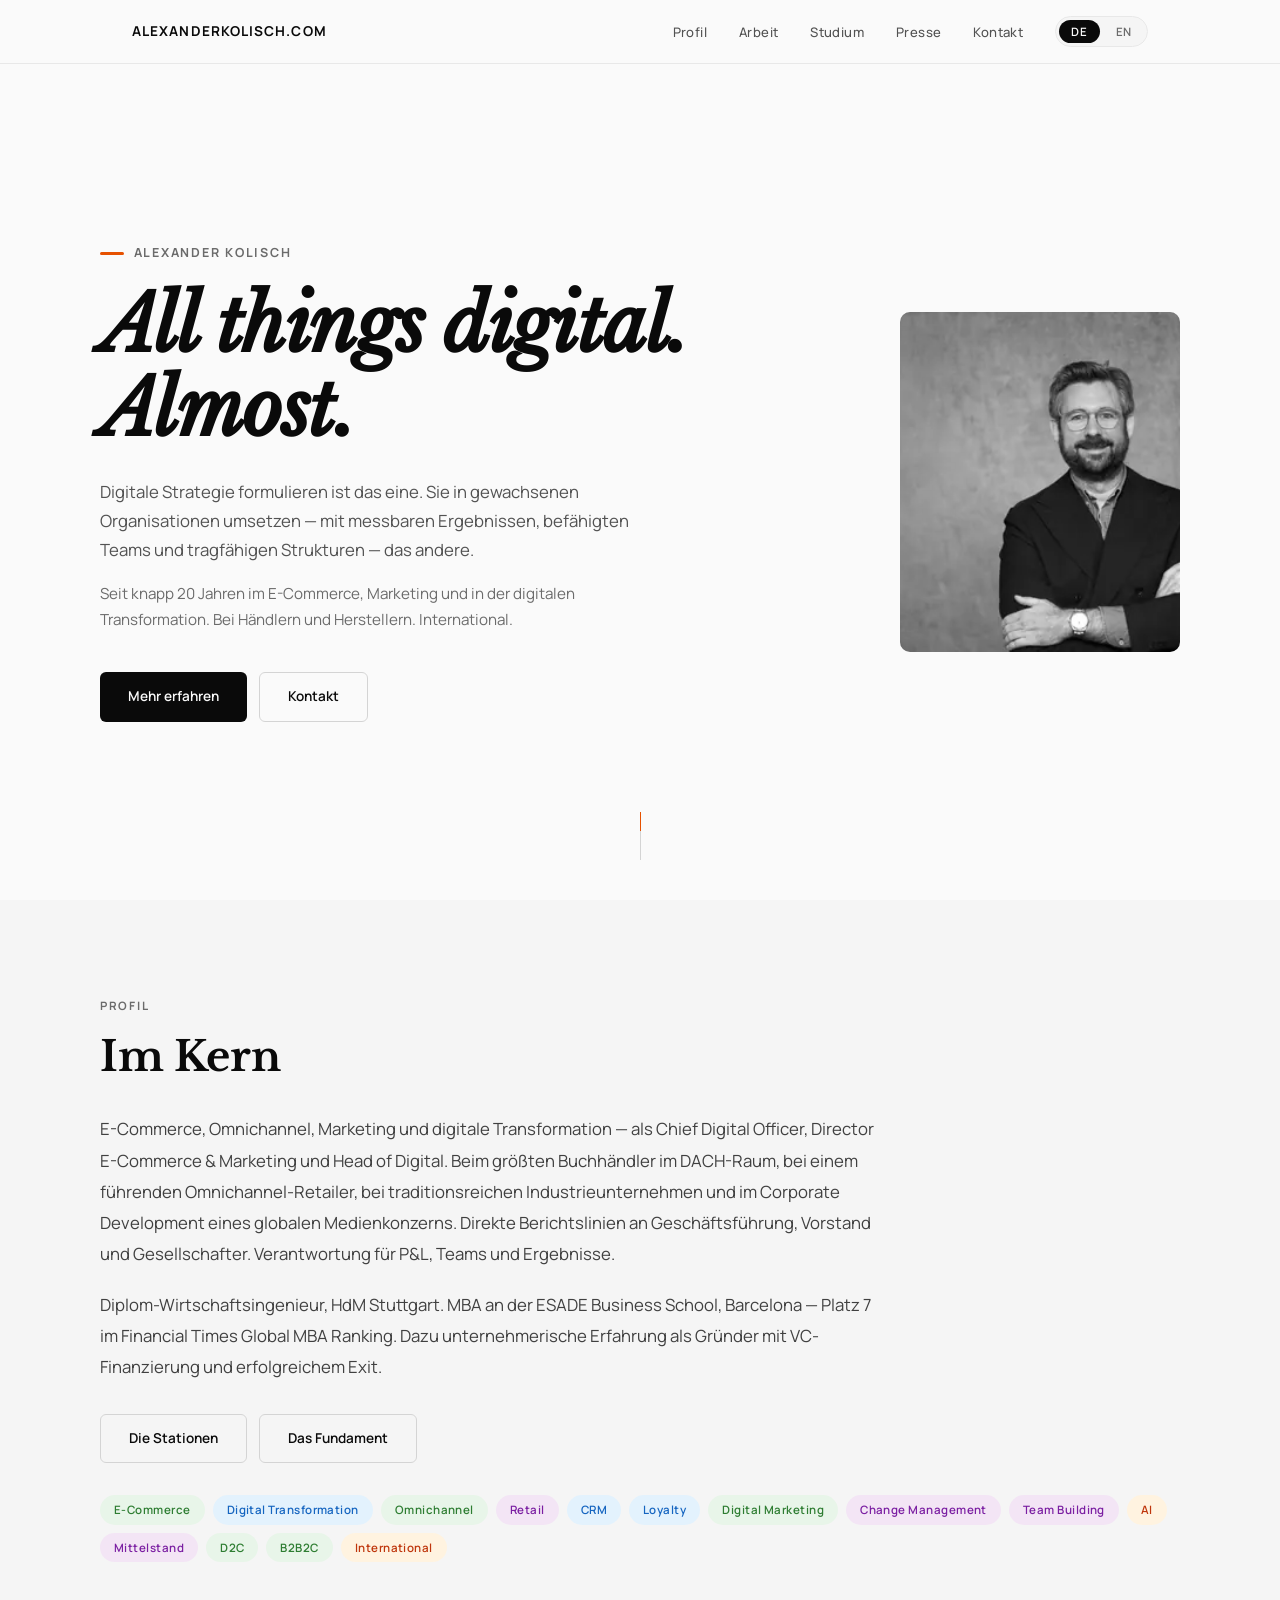
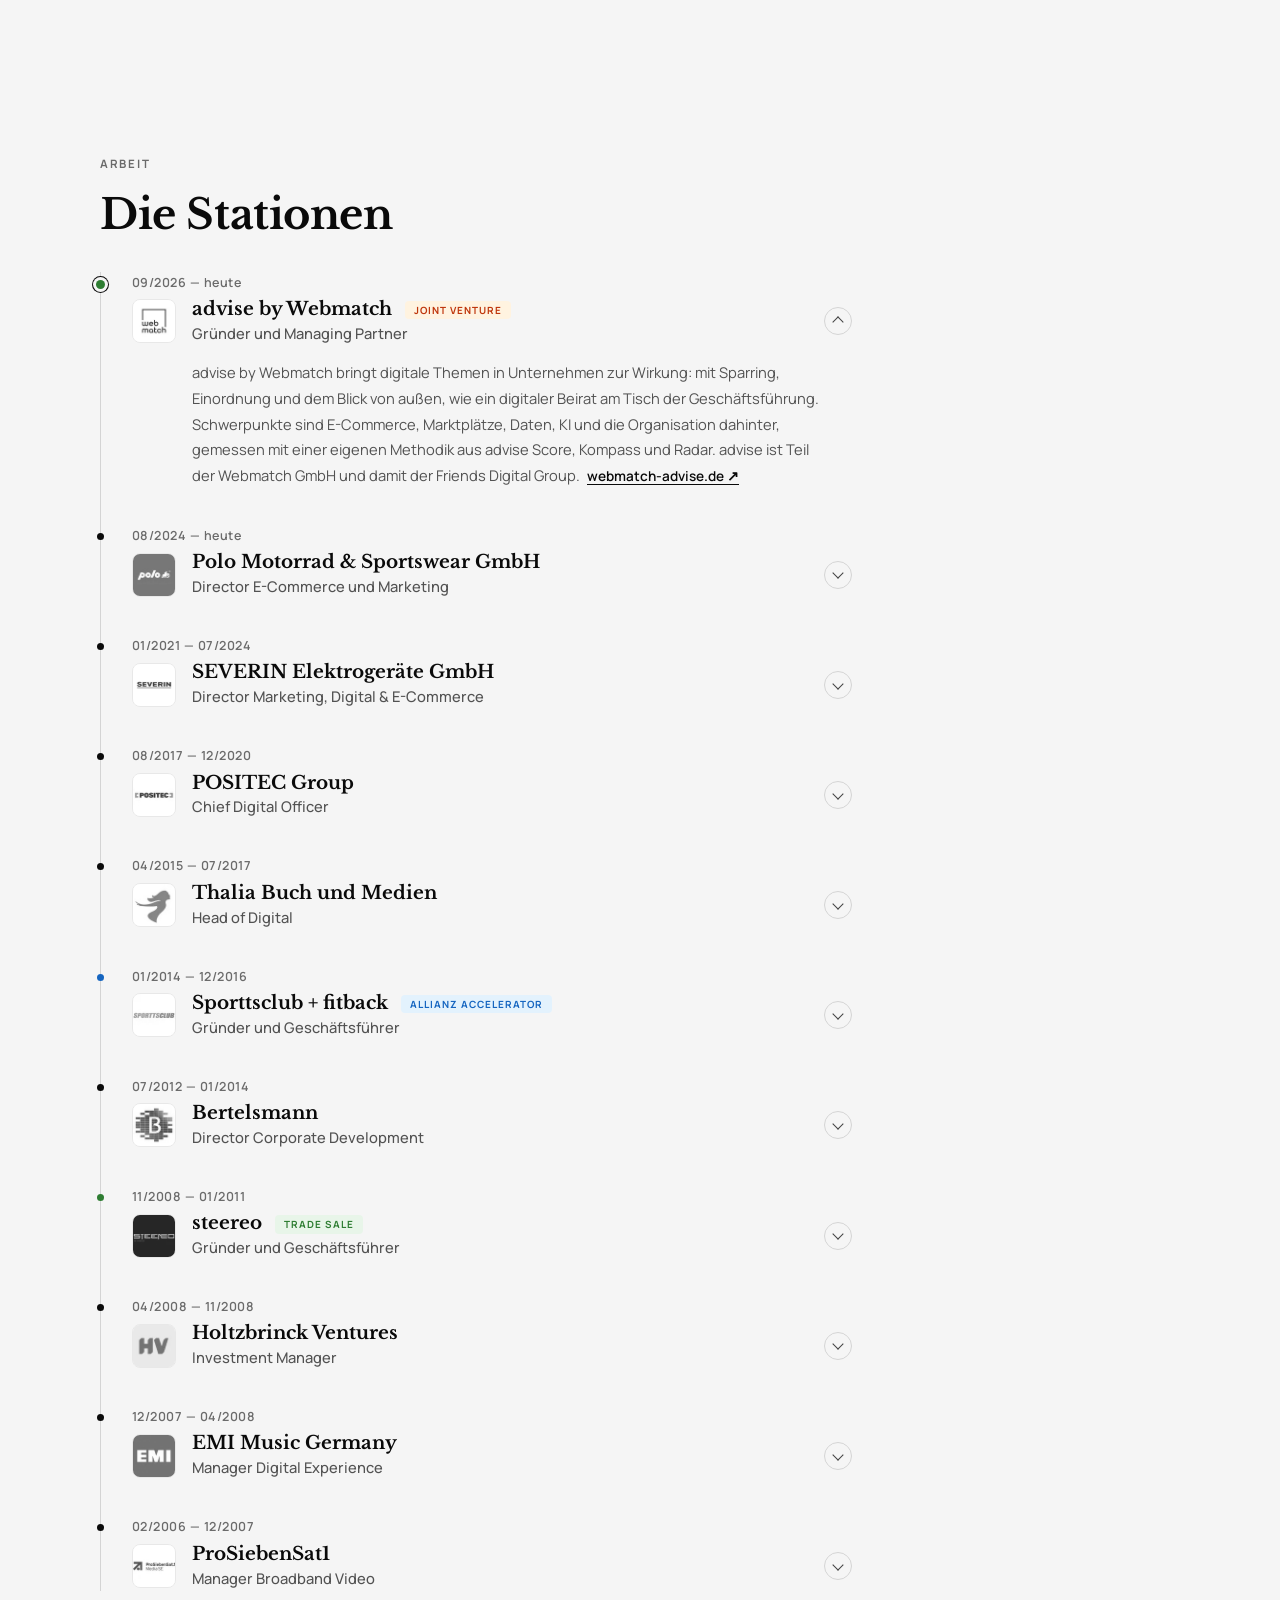
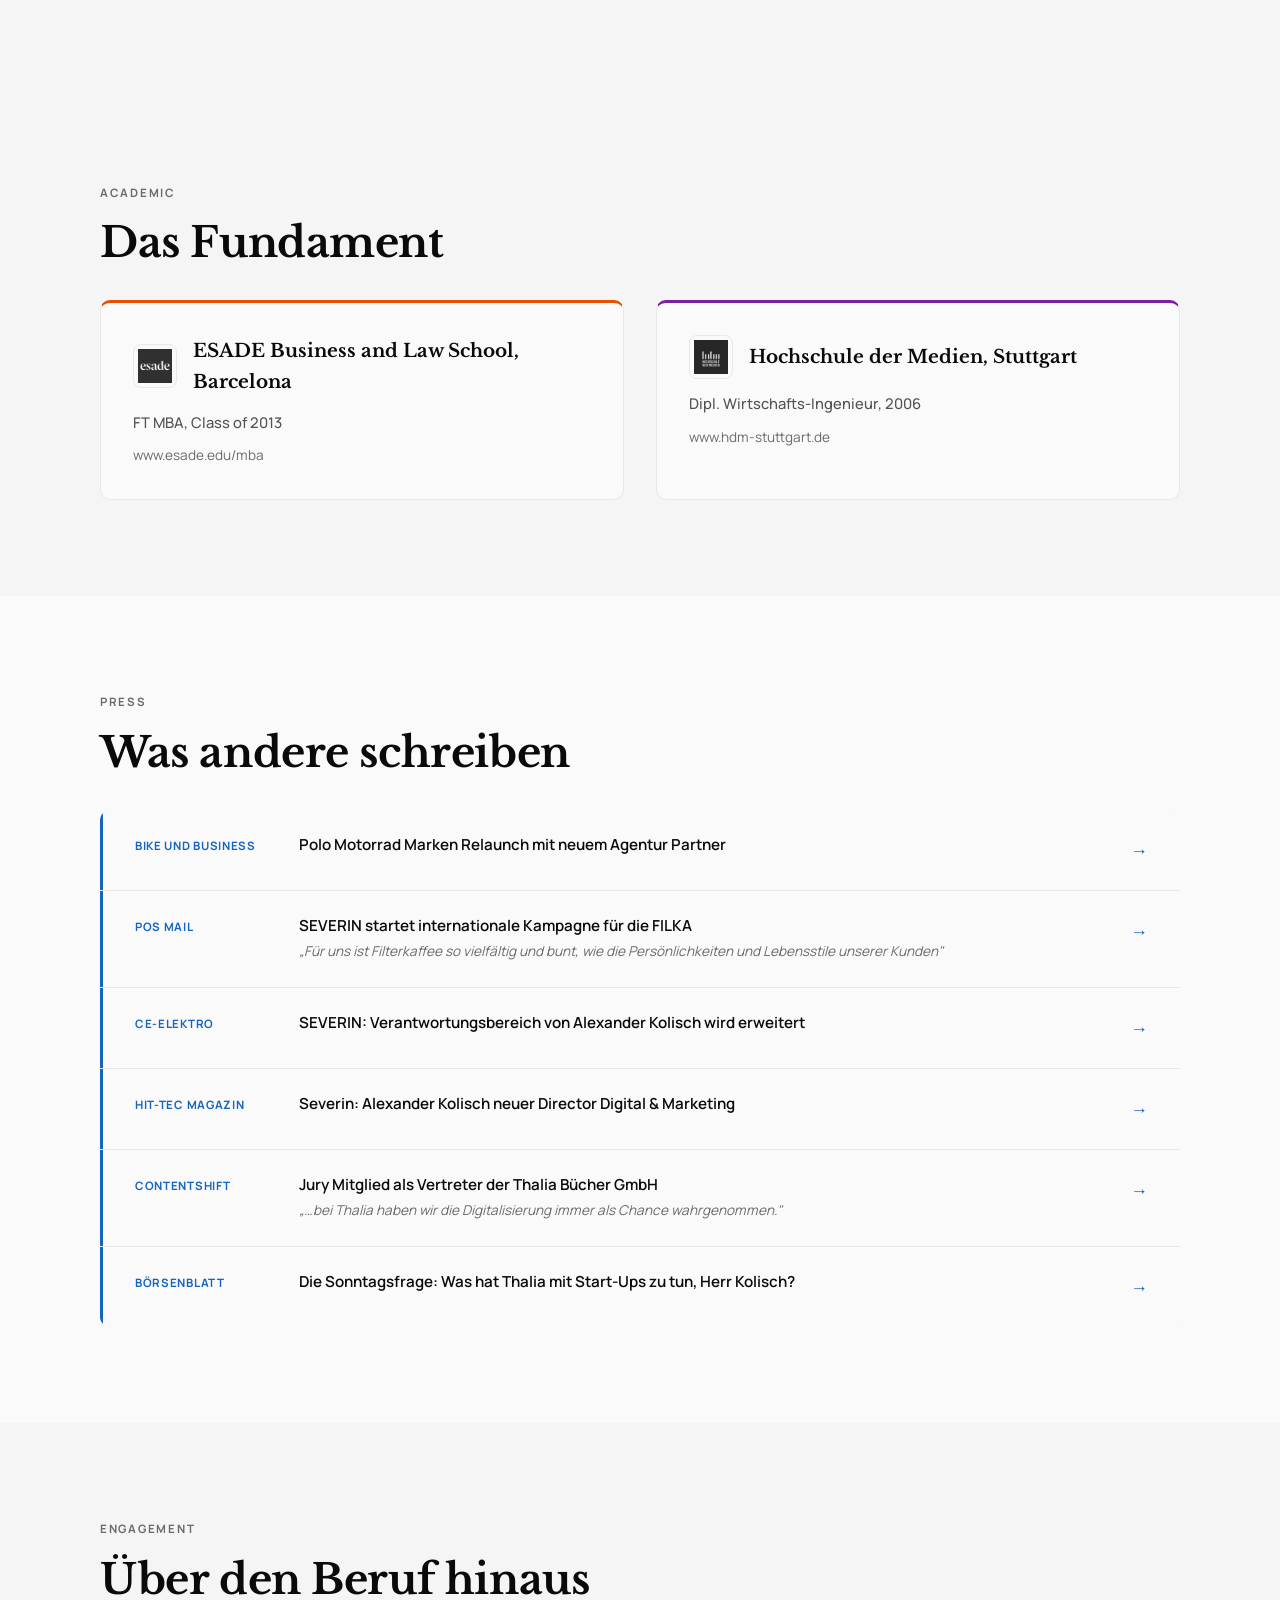
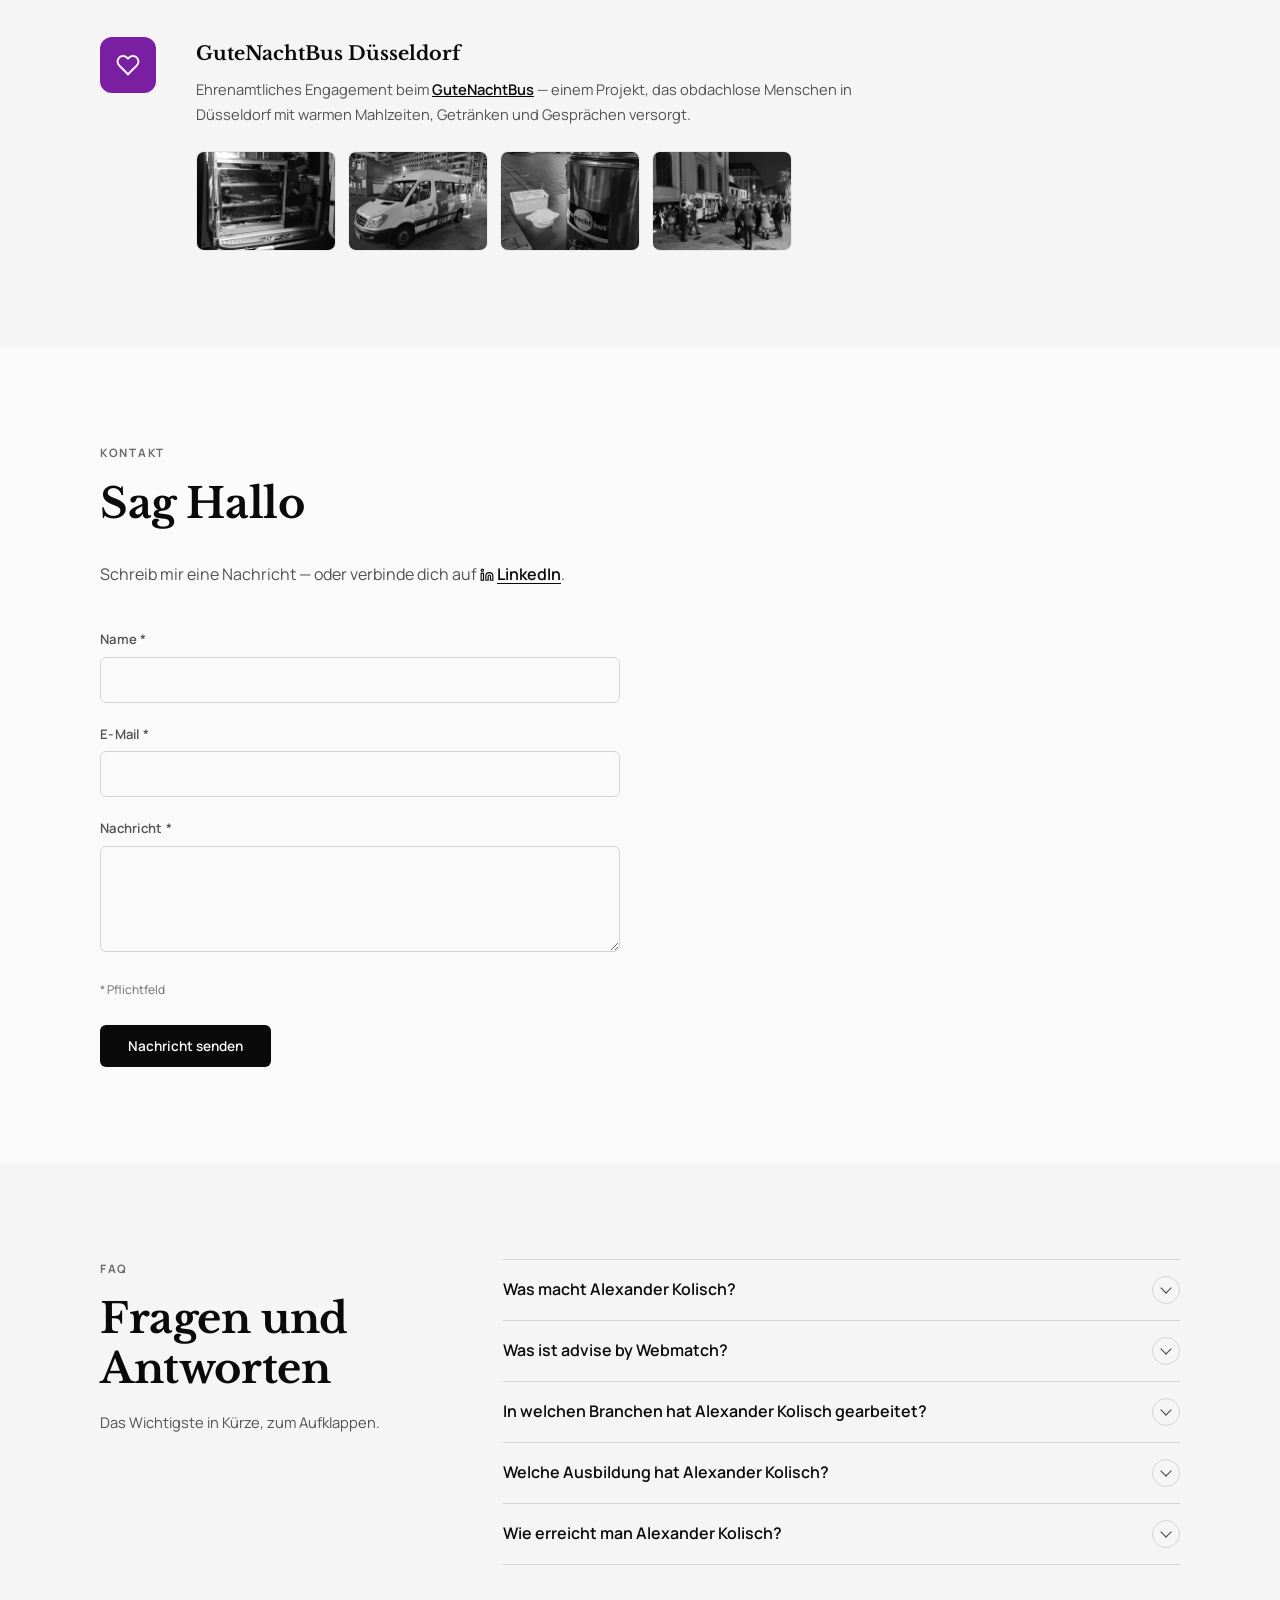
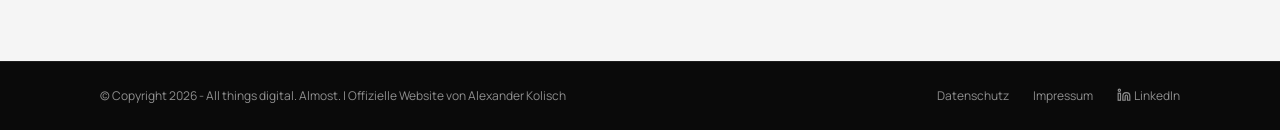
==== commit 91b1a5da: "feat: restore Joint Venture badge, add llms-full.txt v1.8.1 - Joint Venture badge back on advise by " ====
--- a/index.html
+++ b/index.html
@@ -12,7 +12,7 @@
 <link rel="preload" href="/assets/fonts/manrope-latin-700-normal.woff2" as="font" type="font/woff2" crossorigin>
 <link rel="preload" href="/assets/fonts/manrope-latin-400-normal.woff2" as="font" type="font/woff2" crossorigin>
 <link rel="preload" href="/assets/fonts/libre-baskerville-latin-400-italic.woff2" as="font" type="font/woff2" crossorigin>
-<link rel="stylesheet" href="/assets/css/style.css?v=1.8.0">
+<link rel="stylesheet" href="/assets/css/style.css?v=1.8.1">
 <link rel="alternate" hreflang="de" href="https://alexanderkolisch.com/">
 <link rel="alternate" hreflang="en" href="https://alexanderkolisch.com/#en">
 <link rel="alternate" hreflang="x-default" href="https://alexanderkolisch.com/">
@@ -158,7 +158,7 @@
     
 
     <div class="tl" data-lang="de">
-      <details class="ti cur venture r" open><summary><span class="tp">09/2026 — heute</span><span class="ti-head"><span class="ti-logo"><img src="/assets/img/webmatch-advise-88.webp" alt="advise by Webmatch" width="44" height="44" loading="lazy" decoding="async"></span><span class="ti-txt"><span class="tc">advise by Webmatch</span><span class="tr">Gründer und Managing Partner</span></span><span class="chev" aria-hidden="true"></span></span></summary><p class="td">advise by Webmatch bringt digitale Themen in Unternehmen zur Wirkung: mit Sparring, Einordnung und dem Blick von außen, wie ein digitaler Beirat am Tisch der Geschäftsführung. Schwerpunkte sind E-Commerce, Marktplätze, Daten, KI und die Organisation dahinter, gemessen mit einer eigenen Methodik aus advise Score, Kompass und Radar. advise ist Teil der Webmatch GmbH und damit der Friends Digital Group. <a class="tl-link" href="https://www.webmatch-advise.de" target="_blank" rel="noopener">webmatch-advise.de ↗</a></p></details>
+      <details class="ti cur venture r" open><summary><span class="tp">09/2026 — heute</span><span class="ti-head"><span class="ti-logo"><img src="/assets/img/webmatch-advise-88.webp" alt="advise by Webmatch" width="44" height="44" loading="lazy" decoding="async"></span><span class="ti-txt"><span class="tc">advise by Webmatch <span class="vb jv">Joint Venture</span></span><span class="tr">Gründer und Managing Partner</span></span><span class="chev" aria-hidden="true"></span></span></summary><p class="td">advise by Webmatch bringt digitale Themen in Unternehmen zur Wirkung: mit Sparring, Einordnung und dem Blick von außen, wie ein digitaler Beirat am Tisch der Geschäftsführung. Schwerpunkte sind E-Commerce, Marktplätze, Daten, KI und die Organisation dahinter, gemessen mit einer eigenen Methodik aus advise Score, Kompass und Radar. advise ist Teil der Webmatch GmbH und damit der Friends Digital Group. <a class="tl-link" href="https://www.webmatch-advise.de" target="_blank" rel="noopener">webmatch-advise.de ↗</a></p></details>
       <details class="ti r"><summary><span class="tp">08/2024 — heute</span><span class="ti-head"><span class="ti-logo"><img src="/assets/img/polo-88.webp" alt="Polo Motorrad" width="44" height="44" loading="lazy" decoding="async"></span><span class="ti-txt"><span class="tc">Polo Motorrad & Sportswear GmbH</span><span class="tr">Director E-Commerce und Marketing</span></span><span class="chev" aria-hidden="true"></span></span></summary><p class="td">Verantwortung für E-Commerce, Marketing, CRM und Loyalty sowie den Kundenservice bei einem der führenden Omnichannel-Händler der Motorradbranche. Berichtslinie an Geschäftsführung und Gesellschafter, Führung eines Bereichs mit rund 40 Mitarbeitenden. Schwerpunkte: Weiterentwicklung von Webshop, CRM und Loyalty-Programm sowie Ausbau des Marktplatzgeschäfts. Dazu Themen wie Produktdaten, Automatisierung und die Organisation des Kundenservice. <a class="tl-link" href="https://www.polo-motorrad.com" target="_blank" rel="noopener">polo-motorrad.com ↗</a></p></details>
       <details class="ti r"><summary><span class="tp">01/2021 — 07/2024</span><span class="ti-head"><span class="ti-logo"><img src="/assets/img/severin-88.webp" alt="SEVERIN" width="44" height="44" loading="lazy" decoding="async"></span><span class="ti-txt"><span class="tc">SEVERIN Elektrogeräte GmbH</span><span class="tr">Director Marketing, Digital & E-Commerce</span></span><span class="chev" aria-hidden="true"></span></span></summary><p class="td">Verantwortung für E-Commerce, Marketingbudgets und P&amp;L mit Berichtslinie an Geschäftsführung und Gesellschafter. Internationale Einführung von PIM, DAM und Microsoft Teams, Ausgliederung der D2C-Logistik sowie Neuausrichtung von Corporate Identity und Markenauftritt. Dazu eine global aufgestellte B2B- und D2C-Strategie von Amazon Pan-EU über bol.com in den Niederlanden bis JD.com und Tmall in China, einschließlich Relaunch des eigenen EU-Webshops. <a class="tl-link" href="https://www.severin.com" target="_blank" rel="noopener">severin.com ↗</a></p></details>
       <details class="ti r"><summary><span class="tp">08/2017 — 12/2020</span><span class="ti-head"><span class="ti-logo"><img src="/assets/img/positec-88.webp" alt="Positec" width="44" height="44" loading="lazy" decoding="async"></span><span class="ti-txt"><span class="tc">POSITEC Group</span><span class="tr">Chief Digital Officer</span></span><span class="chev" aria-hidden="true"></span></span></summary><p class="td">Als Chief Digital Officer verantwortlich für die digitale Transformation des Herstellers von Elektrowerkzeugen und Robotik mit über 4.000 Mitarbeitenden, mit Berichtslinie an Inhaber und CEO. Pan-europäische E-Commerce-Strategie für Amazon, eigene Plattformen und Handelspartner, dazu digitale Produkte wie Websites, Apps und Sprachanwendungen. Globale Einführung von PIM und DAM, agile Arbeitsweisen mit Scrum und Kanban sowie Leitung des DSGVO-Programms als EU-Ansprechpartner. <a class="tl-link" href="https://www.worx.com" target="_blank" rel="noopener">worx.com ↗</a></p></details>
@@ -172,7 +172,7 @@
     </div>
 
     <div class="tl" data-lang="en">
-      <details class="ti cur venture r" open><summary><span class="tp">09/2026 — present</span><span class="ti-head"><span class="ti-logo"><img src="/assets/img/webmatch-advise-88.webp" alt="advise by Webmatch" width="44" height="44" loading="lazy" decoding="async"></span><span class="ti-txt"><span class="tc">advise by Webmatch</span><span class="tr">Co-Founder & Managing Partner</span></span><span class="chev" aria-hidden="true"></span></span></summary><p class="td">advise by Webmatch helps companies make digital initiatives deliver results: with sparring, context and an outside view, like a digital advisory board at the management table. Focus areas are e-commerce, marketplaces, data, AI and the organization behind them, measured with its own methodology of advise Score, Kompass and Radar. advise is part of Webmatch GmbH and thus of the Friends Digital Group. <a class="tl-link" href="https://www.webmatch-advise.de" target="_blank" rel="noopener">webmatch-advise.de ↗</a></p></details>
+      <details class="ti cur venture r" open><summary><span class="tp">09/2026 — present</span><span class="ti-head"><span class="ti-logo"><img src="/assets/img/webmatch-advise-88.webp" alt="advise by Webmatch" width="44" height="44" loading="lazy" decoding="async"></span><span class="ti-txt"><span class="tc">advise by Webmatch <span class="vb jv">Joint Venture</span></span><span class="tr">Co-Founder & Managing Partner</span></span><span class="chev" aria-hidden="true"></span></span></summary><p class="td">advise by Webmatch helps companies make digital initiatives deliver results: with sparring, context and an outside view, like a digital advisory board at the management table. Focus areas are e-commerce, marketplaces, data, AI and the organization behind them, measured with its own methodology of advise Score, Kompass and Radar. advise is part of Webmatch GmbH and thus of the Friends Digital Group. <a class="tl-link" href="https://www.webmatch-advise.de" target="_blank" rel="noopener">webmatch-advise.de ↗</a></p></details>
       <details class="ti r"><summary><span class="tp">08/2024 — present</span><span class="ti-head"><span class="ti-logo"><img src="/assets/img/polo-88.webp" alt="Polo Motorrad" width="44" height="44" loading="lazy" decoding="async"></span><span class="ti-txt"><span class="tc">Polo Motorrad & Sportswear GmbH</span><span class="tr">Director E-Commerce and Marketing</span></span><span class="chev" aria-hidden="true"></span></span></summary><p class="td">Responsibility for e-commerce, marketing, CRM and loyalty as well as customer service at one of the leading omnichannel retailers in the motorcycle industry. Reporting line to the CEO and shareholders, leading a division of around 40 employees. Focus areas: further development of the web shop, CRM and loyalty program, and expansion of the marketplace business. Also topics such as product data, automation and the organization of customer service. <a class="tl-link" href="https://www.polo-motorrad.com" target="_blank" rel="noopener">polo-motorrad.com ↗</a></p></details>
       <details class="ti r"><summary><span class="tp">01/2021 — 07/2024</span><span class="ti-head"><span class="ti-logo"><img src="/assets/img/severin-88.webp" alt="SEVERIN" width="44" height="44" loading="lazy" decoding="async"></span><span class="ti-txt"><span class="tc">SEVERIN Elektrogeräte GmbH</span><span class="tr">Director Marketing, Digital & E-Commerce</span></span><span class="chev" aria-hidden="true"></span></span></summary><p class="td">Responsibility for e-commerce, marketing budgets and P&amp;L, reporting to the CEO and shareholders. International rollout of PIM, DAM and Microsoft Teams, carve-out of D2C logistics, and a realignment of corporate identity and brand presence. Also a globally structured B2B and D2C strategy from Amazon Pan-EU and bol.com in the Netherlands to JD.com and Tmall in China, including the relaunch of the company's own EU web shop. <a class="tl-link" href="https://www.severin.com" target="_blank" rel="noopener">severin.com ↗</a></p></details>
       <details class="ti r"><summary><span class="tp">08/2017 — 12/2020</span><span class="ti-head"><span class="ti-logo"><img src="/assets/img/positec-88.webp" alt="Positec" width="44" height="44" loading="lazy" decoding="async"></span><span class="ti-txt"><span class="tc">POSITEC Group</span><span class="tr">Chief Digital Officer</span></span><span class="chev" aria-hidden="true"></span></span></summary><p class="td">As Chief Digital Officer, responsible for the digital transformation of the power tools and robotics manufacturer with more than 4,000 employees, reporting to the owner and CEO. Pan-European e-commerce strategy for Amazon, own platforms and retail partners, plus digital products such as websites, apps and voice applications. Global rollout of PIM and DAM, agile methods with Scrum and Kanban, and leadership of the GDPR program as the EU contact. <a class="tl-link" href="https://www.worx.com" target="_blank" rel="noopener">worx.com ↗</a></p></details>
@@ -321,7 +321,7 @@
   </div>
 </div></footer>
 
-<script src="/assets/js/main.js?v=1.8.0"></script>
+<script src="/assets/js/main.js?v=1.8.1"></script>
 <!-- Cloudflare Web Analytics --><script type='module' src='https://static.cloudflareinsights.com/beacon.min.js' data-cf-beacon='{"token": "0de5ef6f4da44fab82f9060bd4f4bc10"}'></script><!-- End Cloudflare Web Analytics -->
 </body>
 </html>
--- a/assets/css/style.css
+++ b/assets/css/style.css
@@ -105,6 +105,7 @@
 .vb{display:inline-block;font-family:var(--sans);font-size:.62rem;font-weight:700;letter-spacing:.1em;text-transform:uppercase;padding:3px 9px;border-radius:4px;margin-left:.5rem;vertical-align:middle}
 .vb.exit{background:#e8f5e9;color:#2e7d32}
 .vb.acc{background:#e3f2fd;color:#1565c0}
+.vb.jv{background:#fff3e0;color:#bf360c}
 
 /* ── FAQ ── */
 .fs{background:var(--g50)}
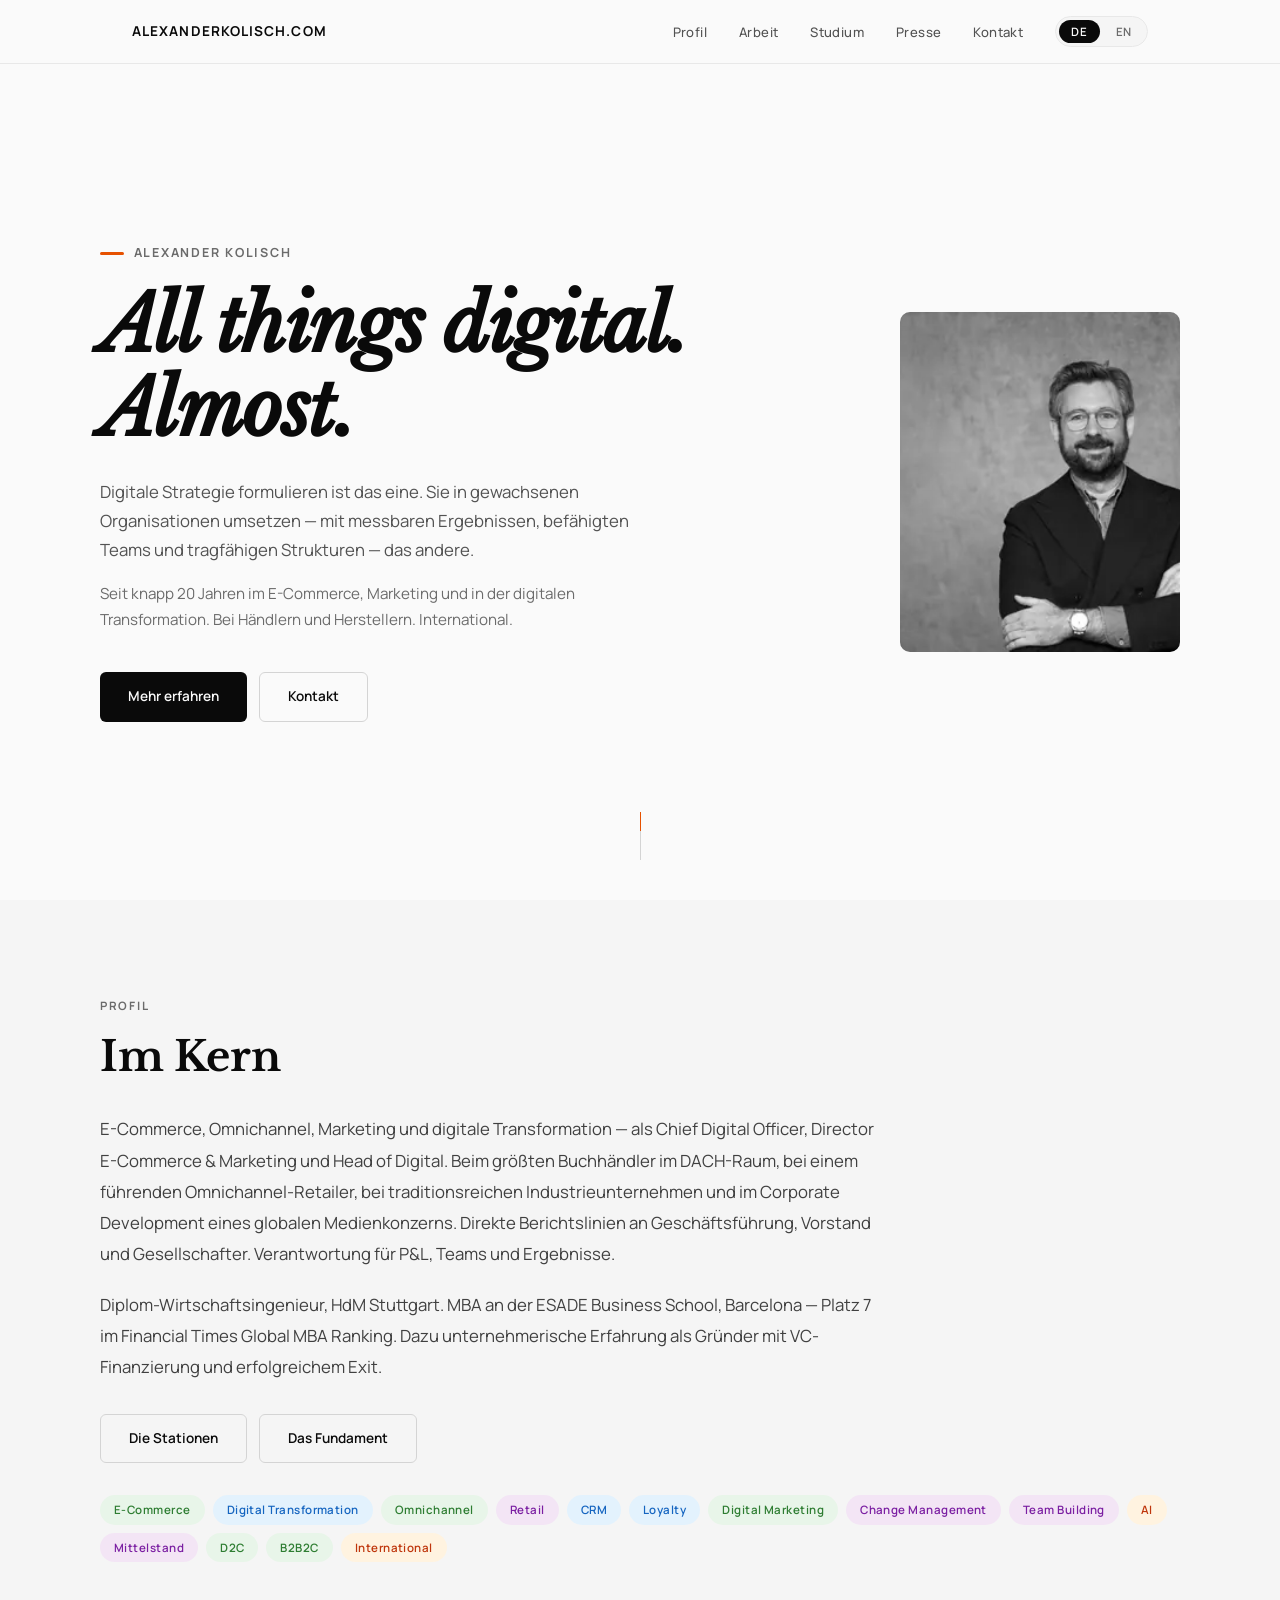
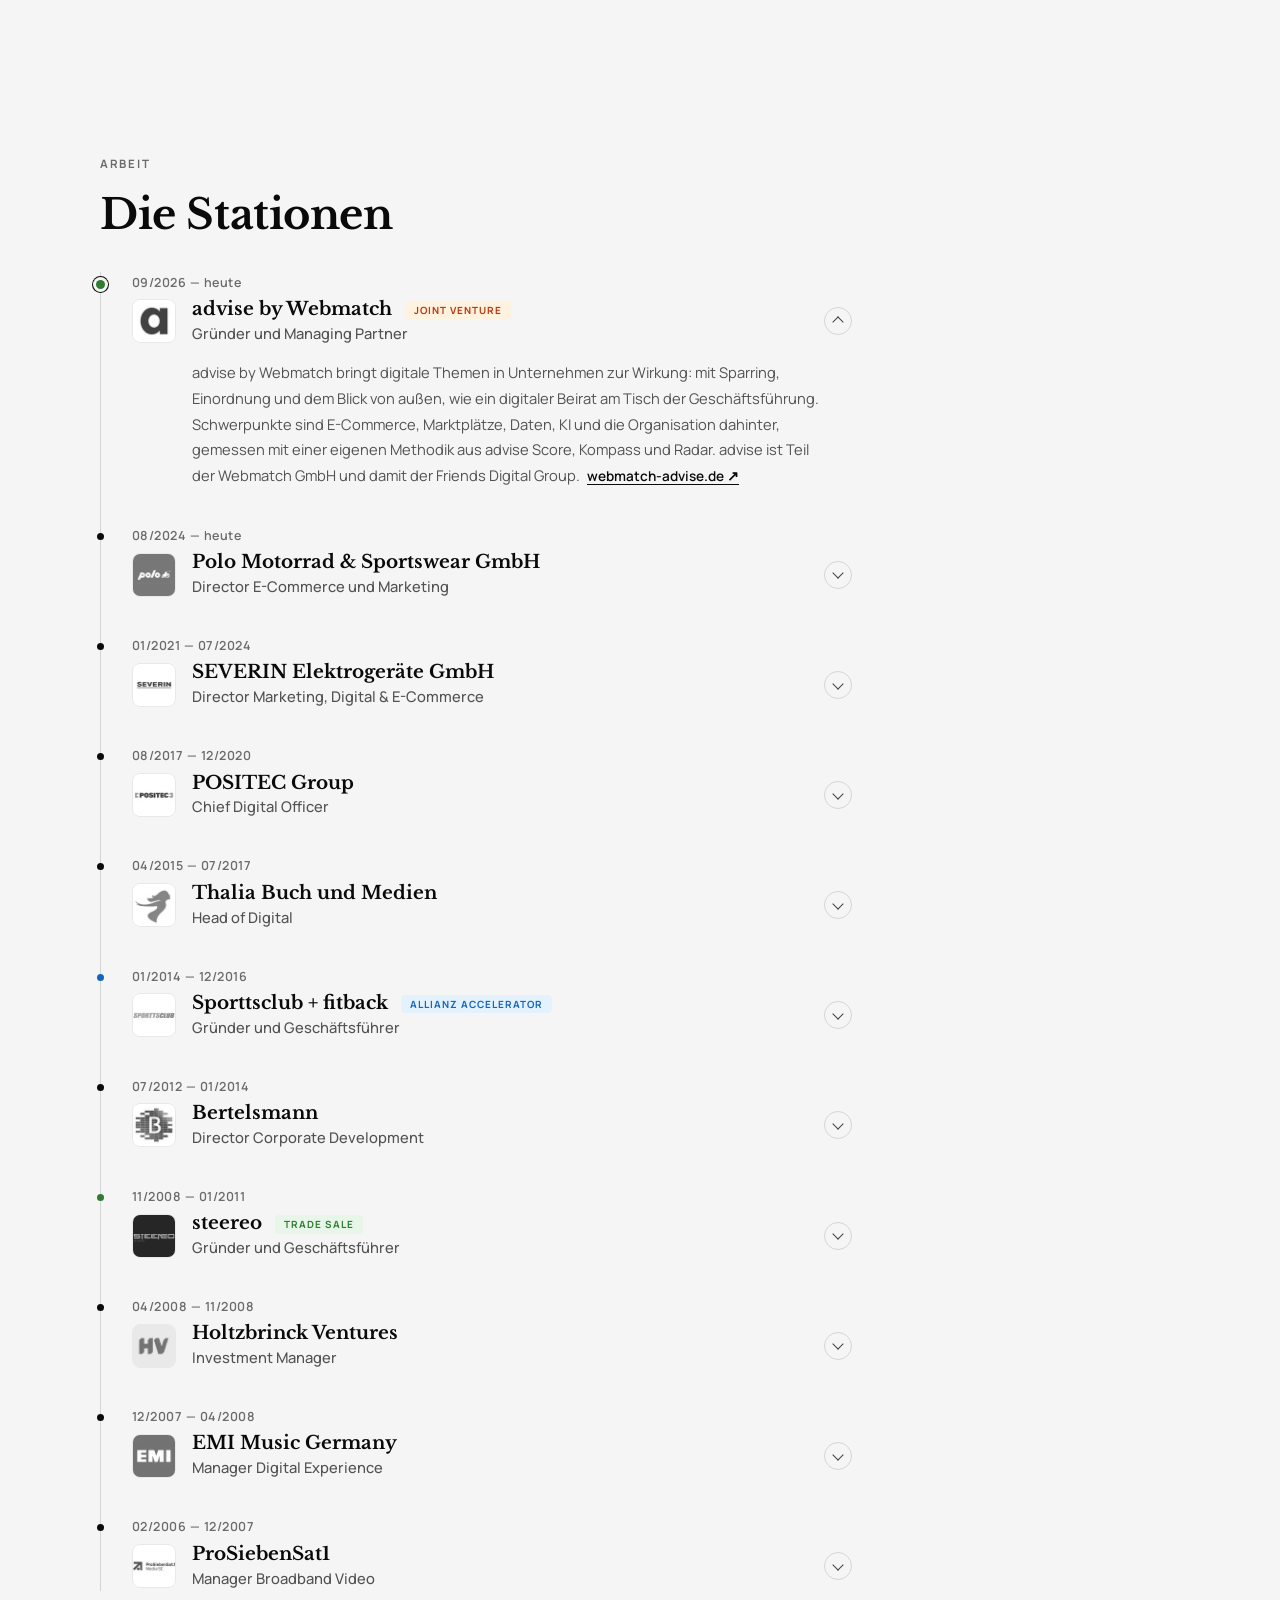
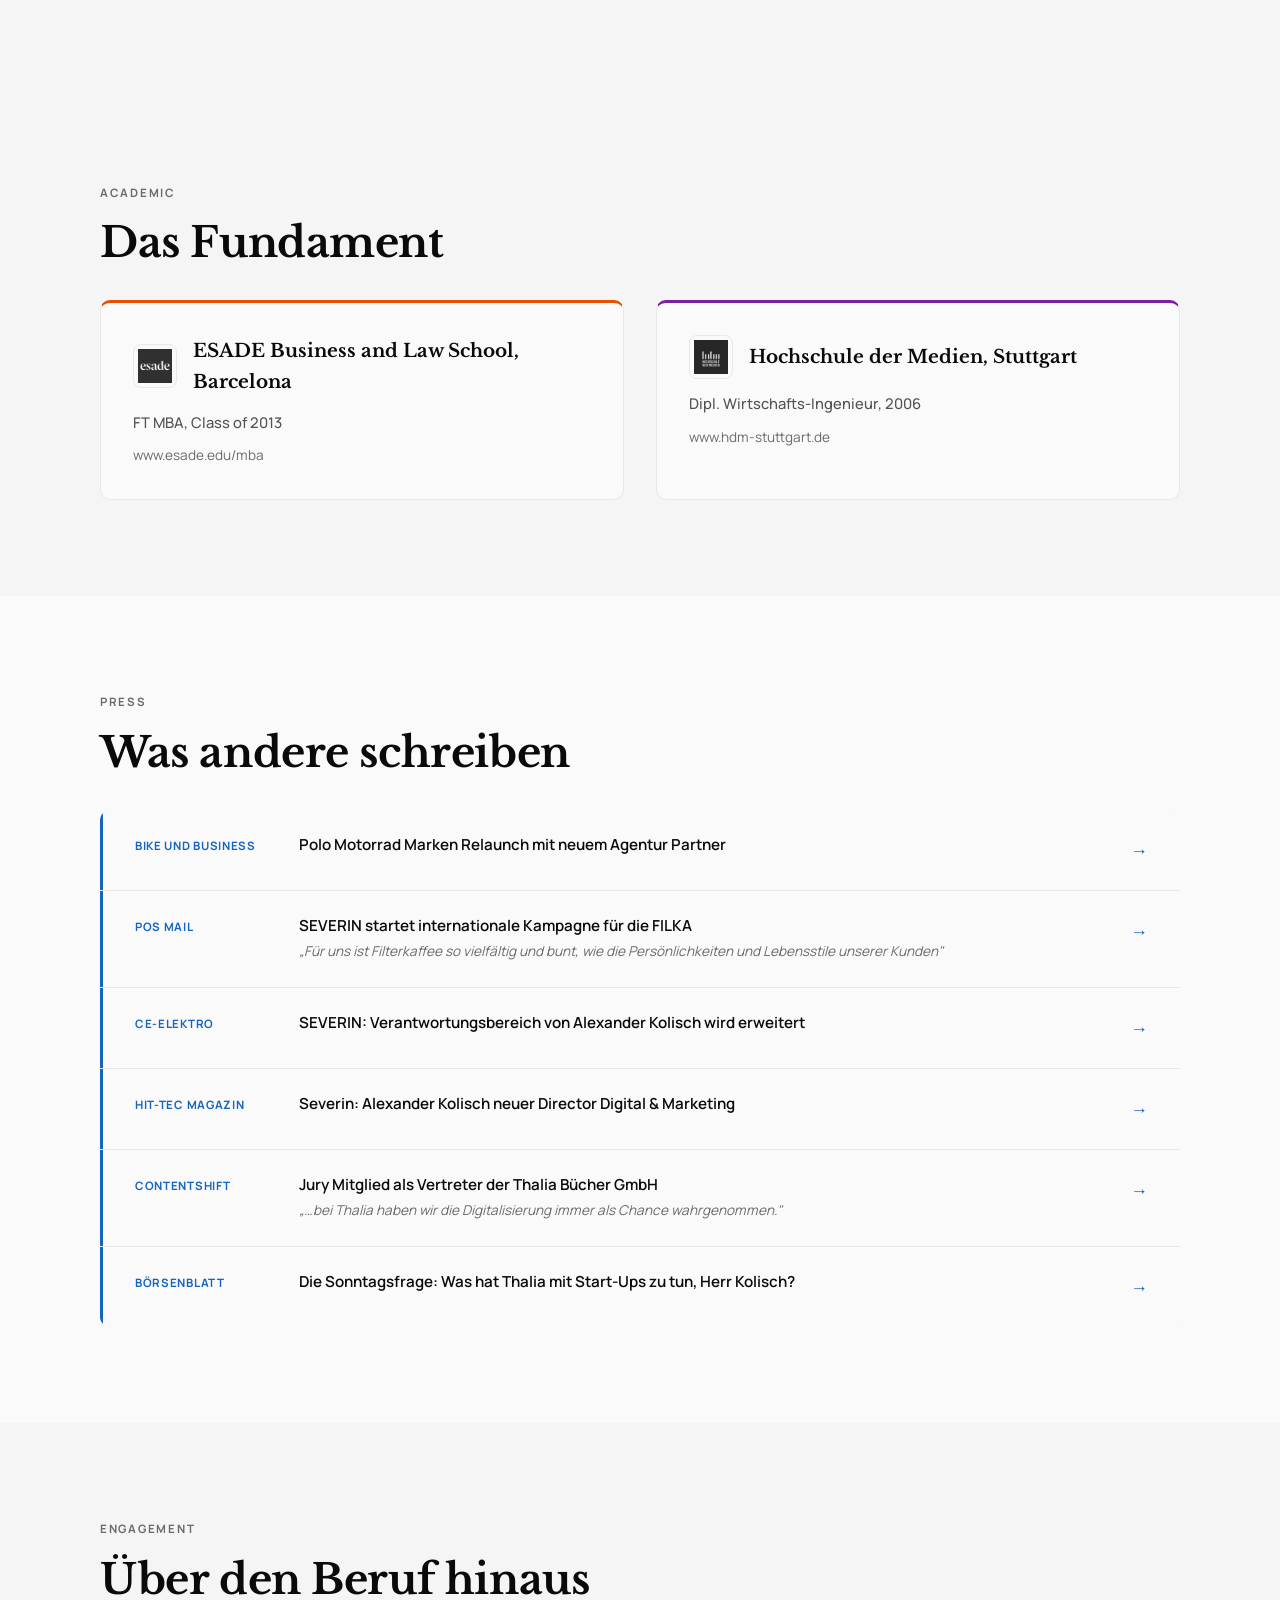
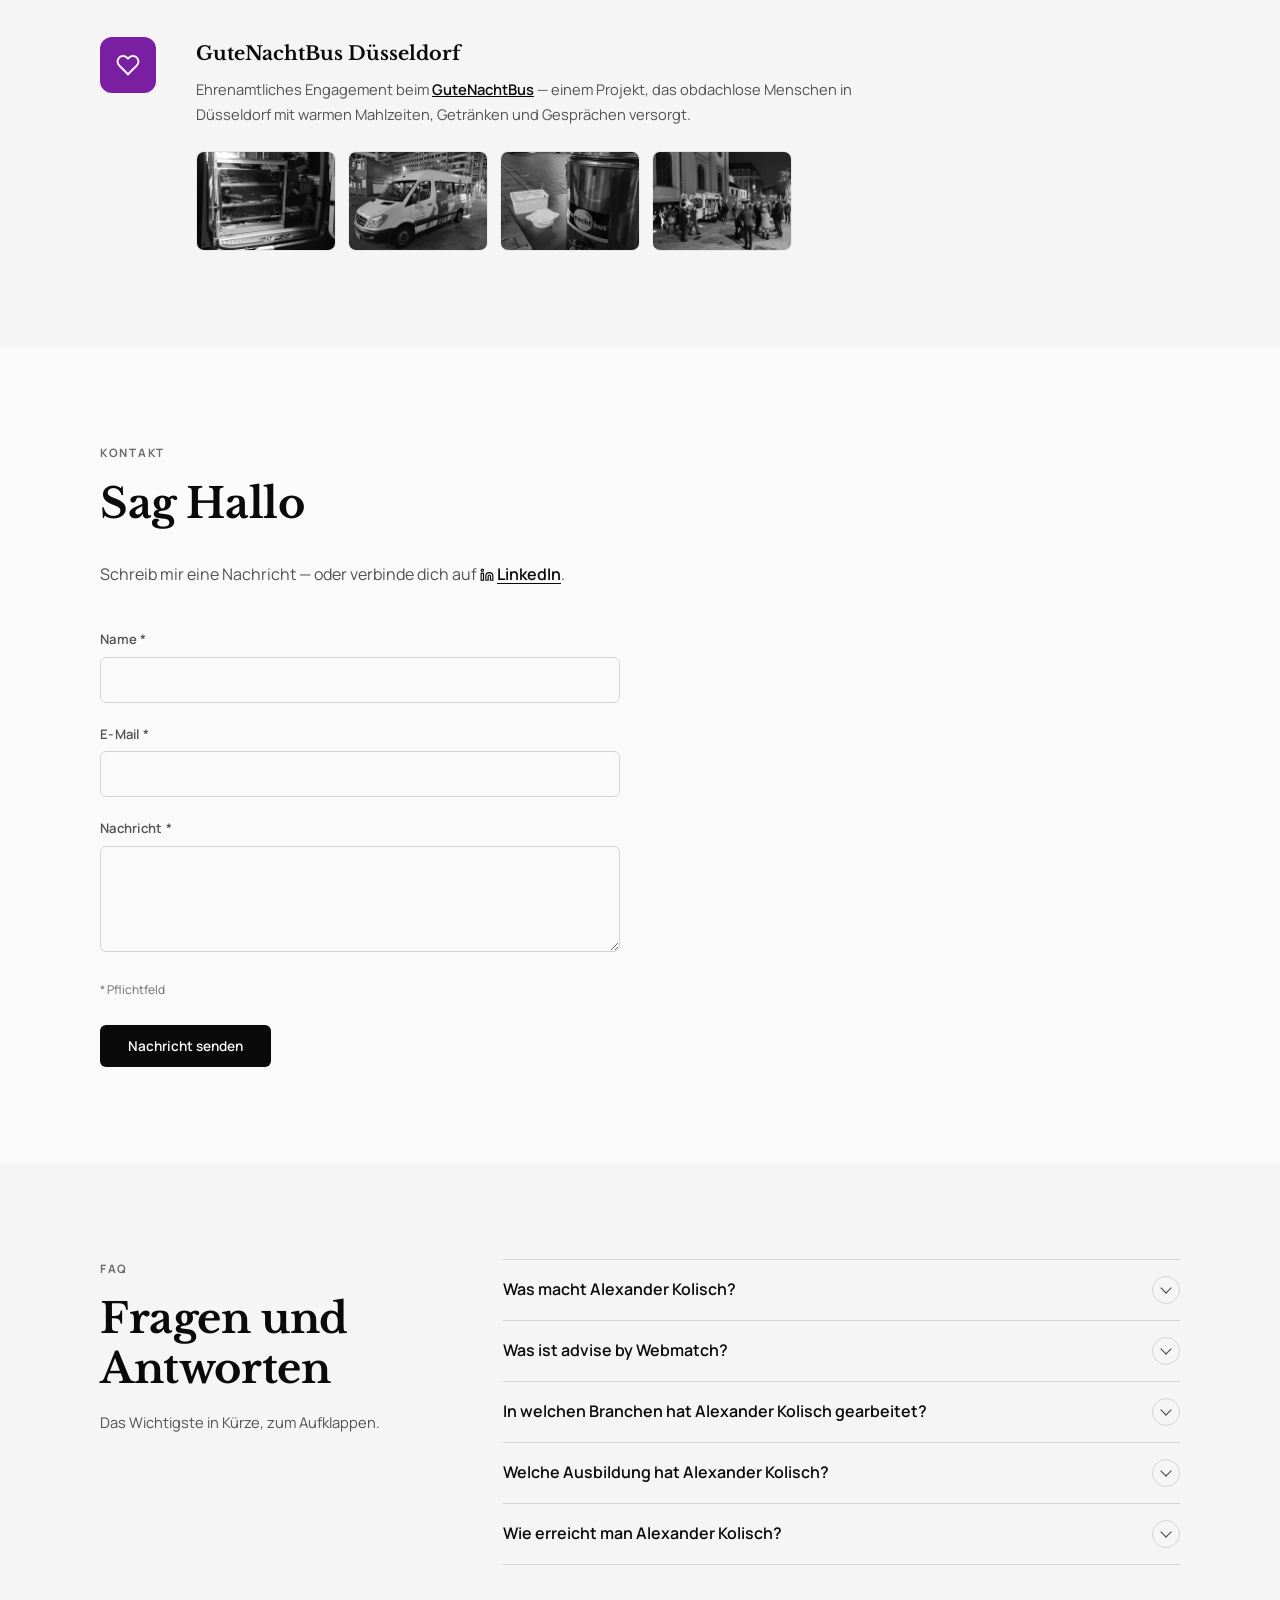
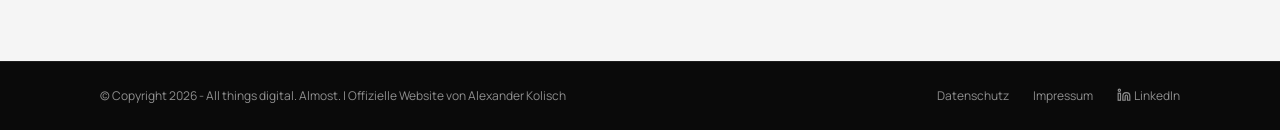
==== commit b603284f: "fix: current advise logo mark in timeline v1.8.1 Co-Authored-By: Claude Opus 5.5 <noreply@anthropic." ====
--- a/index.html
+++ b/index.html
@@ -158,7 +158,7 @@
     
 
     <div class="tl" data-lang="de">
-      <details class="ti cur venture r" open><summary><span class="tp">09/2026 — heute</span><span class="ti-head"><span class="ti-logo"><img src="/assets/img/webmatch-advise-88.webp" alt="advise by Webmatch" width="44" height="44" loading="lazy" decoding="async"></span><span class="ti-txt"><span class="tc">advise by Webmatch <span class="vb jv">Joint Venture</span></span><span class="tr">Gründer und Managing Partner</span></span><span class="chev" aria-hidden="true"></span></span></summary><p class="td">advise by Webmatch bringt digitale Themen in Unternehmen zur Wirkung: mit Sparring, Einordnung und dem Blick von außen, wie ein digitaler Beirat am Tisch der Geschäftsführung. Schwerpunkte sind E-Commerce, Marktplätze, Daten, KI und die Organisation dahinter, gemessen mit einer eigenen Methodik aus advise Score, Kompass und Radar. advise ist Teil der Webmatch GmbH und damit der Friends Digital Group. <a class="tl-link" href="https://www.webmatch-advise.de" target="_blank" rel="noopener">webmatch-advise.de ↗</a></p></details>
+      <details class="ti cur venture r" open><summary><span class="tp">09/2026 — heute</span><span class="ti-head"><span class="ti-logo"><img src="/assets/img/advise-88.webp" alt="advise by Webmatch" width="44" height="44" loading="lazy" decoding="async"></span><span class="ti-txt"><span class="tc">advise by Webmatch <span class="vb jv">Joint Venture</span></span><span class="tr">Gründer und Managing Partner</span></span><span class="chev" aria-hidden="true"></span></span></summary><p class="td">advise by Webmatch bringt digitale Themen in Unternehmen zur Wirkung: mit Sparring, Einordnung und dem Blick von außen, wie ein digitaler Beirat am Tisch der Geschäftsführung. Schwerpunkte sind E-Commerce, Marktplätze, Daten, KI und die Organisation dahinter, gemessen mit einer eigenen Methodik aus advise Score, Kompass und Radar. advise ist Teil der Webmatch GmbH und damit der Friends Digital Group. <a class="tl-link" href="https://www.webmatch-advise.de" target="_blank" rel="noopener">webmatch-advise.de ↗</a></p></details>
       <details class="ti r"><summary><span class="tp">08/2024 — heute</span><span class="ti-head"><span class="ti-logo"><img src="/assets/img/polo-88.webp" alt="Polo Motorrad" width="44" height="44" loading="lazy" decoding="async"></span><span class="ti-txt"><span class="tc">Polo Motorrad & Sportswear GmbH</span><span class="tr">Director E-Commerce und Marketing</span></span><span class="chev" aria-hidden="true"></span></span></summary><p class="td">Verantwortung für E-Commerce, Marketing, CRM und Loyalty sowie den Kundenservice bei einem der führenden Omnichannel-Händler der Motorradbranche. Berichtslinie an Geschäftsführung und Gesellschafter, Führung eines Bereichs mit rund 40 Mitarbeitenden. Schwerpunkte: Weiterentwicklung von Webshop, CRM und Loyalty-Programm sowie Ausbau des Marktplatzgeschäfts. Dazu Themen wie Produktdaten, Automatisierung und die Organisation des Kundenservice. <a class="tl-link" href="https://www.polo-motorrad.com" target="_blank" rel="noopener">polo-motorrad.com ↗</a></p></details>
       <details class="ti r"><summary><span class="tp">01/2021 — 07/2024</span><span class="ti-head"><span class="ti-logo"><img src="/assets/img/severin-88.webp" alt="SEVERIN" width="44" height="44" loading="lazy" decoding="async"></span><span class="ti-txt"><span class="tc">SEVERIN Elektrogeräte GmbH</span><span class="tr">Director Marketing, Digital & E-Commerce</span></span><span class="chev" aria-hidden="true"></span></span></summary><p class="td">Verantwortung für E-Commerce, Marketingbudgets und P&amp;L mit Berichtslinie an Geschäftsführung und Gesellschafter. Internationale Einführung von PIM, DAM und Microsoft Teams, Ausgliederung der D2C-Logistik sowie Neuausrichtung von Corporate Identity und Markenauftritt. Dazu eine global aufgestellte B2B- und D2C-Strategie von Amazon Pan-EU über bol.com in den Niederlanden bis JD.com und Tmall in China, einschließlich Relaunch des eigenen EU-Webshops. <a class="tl-link" href="https://www.severin.com" target="_blank" rel="noopener">severin.com ↗</a></p></details>
       <details class="ti r"><summary><span class="tp">08/2017 — 12/2020</span><span class="ti-head"><span class="ti-logo"><img src="/assets/img/positec-88.webp" alt="Positec" width="44" height="44" loading="lazy" decoding="async"></span><span class="ti-txt"><span class="tc">POSITEC Group</span><span class="tr">Chief Digital Officer</span></span><span class="chev" aria-hidden="true"></span></span></summary><p class="td">Als Chief Digital Officer verantwortlich für die digitale Transformation des Herstellers von Elektrowerkzeugen und Robotik mit über 4.000 Mitarbeitenden, mit Berichtslinie an Inhaber und CEO. Pan-europäische E-Commerce-Strategie für Amazon, eigene Plattformen und Handelspartner, dazu digitale Produkte wie Websites, Apps und Sprachanwendungen. Globale Einführung von PIM und DAM, agile Arbeitsweisen mit Scrum und Kanban sowie Leitung des DSGVO-Programms als EU-Ansprechpartner. <a class="tl-link" href="https://www.worx.com" target="_blank" rel="noopener">worx.com ↗</a></p></details>
@@ -172,7 +172,7 @@
     </div>
 
     <div class="tl" data-lang="en">
-      <details class="ti cur venture r" open><summary><span class="tp">09/2026 — present</span><span class="ti-head"><span class="ti-logo"><img src="/assets/img/webmatch-advise-88.webp" alt="advise by Webmatch" width="44" height="44" loading="lazy" decoding="async"></span><span class="ti-txt"><span class="tc">advise by Webmatch <span class="vb jv">Joint Venture</span></span><span class="tr">Co-Founder & Managing Partner</span></span><span class="chev" aria-hidden="true"></span></span></summary><p class="td">advise by Webmatch helps companies make digital initiatives deliver results: with sparring, context and an outside view, like a digital advisory board at the management table. Focus areas are e-commerce, marketplaces, data, AI and the organization behind them, measured with its own methodology of advise Score, Kompass and Radar. advise is part of Webmatch GmbH and thus of the Friends Digital Group. <a class="tl-link" href="https://www.webmatch-advise.de" target="_blank" rel="noopener">webmatch-advise.de ↗</a></p></details>
+      <details class="ti cur venture r" open><summary><span class="tp">09/2026 — present</span><span class="ti-head"><span class="ti-logo"><img src="/assets/img/advise-88.webp" alt="advise by Webmatch" width="44" height="44" loading="lazy" decoding="async"></span><span class="ti-txt"><span class="tc">advise by Webmatch <span class="vb jv">Joint Venture</span></span><span class="tr">Co-Founder & Managing Partner</span></span><span class="chev" aria-hidden="true"></span></span></summary><p class="td">advise by Webmatch helps companies make digital initiatives deliver results: with sparring, context and an outside view, like a digital advisory board at the management table. Focus areas are e-commerce, marketplaces, data, AI and the organization behind them, measured with its own methodology of advise Score, Kompass and Radar. advise is part of Webmatch GmbH and thus of the Friends Digital Group. <a class="tl-link" href="https://www.webmatch-advise.de" target="_blank" rel="noopener">webmatch-advise.de ↗</a></p></details>
       <details class="ti r"><summary><span class="tp">08/2024 — present</span><span class="ti-head"><span class="ti-logo"><img src="/assets/img/polo-88.webp" alt="Polo Motorrad" width="44" height="44" loading="lazy" decoding="async"></span><span class="ti-txt"><span class="tc">Polo Motorrad & Sportswear GmbH</span><span class="tr">Director E-Commerce and Marketing</span></span><span class="chev" aria-hidden="true"></span></span></summary><p class="td">Responsibility for e-commerce, marketing, CRM and loyalty as well as customer service at one of the leading omnichannel retailers in the motorcycle industry. Reporting line to the CEO and shareholders, leading a division of around 40 employees. Focus areas: further development of the web shop, CRM and loyalty program, and expansion of the marketplace business. Also topics such as product data, automation and the organization of customer service. <a class="tl-link" href="https://www.polo-motorrad.com" target="_blank" rel="noopener">polo-motorrad.com ↗</a></p></details>
       <details class="ti r"><summary><span class="tp">01/2021 — 07/2024</span><span class="ti-head"><span class="ti-logo"><img src="/assets/img/severin-88.webp" alt="SEVERIN" width="44" height="44" loading="lazy" decoding="async"></span><span class="ti-txt"><span class="tc">SEVERIN Elektrogeräte GmbH</span><span class="tr">Director Marketing, Digital & E-Commerce</span></span><span class="chev" aria-hidden="true"></span></span></summary><p class="td">Responsibility for e-commerce, marketing budgets and P&amp;L, reporting to the CEO and shareholders. International rollout of PIM, DAM and Microsoft Teams, carve-out of D2C logistics, and a realignment of corporate identity and brand presence. Also a globally structured B2B and D2C strategy from Amazon Pan-EU and bol.com in the Netherlands to JD.com and Tmall in China, including the relaunch of the company's own EU web shop. <a class="tl-link" href="https://www.severin.com" target="_blank" rel="noopener">severin.com ↗</a></p></details>
       <details class="ti r"><summary><span class="tp">08/2017 — 12/2020</span><span class="ti-head"><span class="ti-logo"><img src="/assets/img/positec-88.webp" alt="Positec" width="44" height="44" loading="lazy" decoding="async"></span><span class="ti-txt"><span class="tc">POSITEC Group</span><span class="tr">Chief Digital Officer</span></span><span class="chev" aria-hidden="true"></span></span></summary><p class="td">As Chief Digital Officer, responsible for the digital transformation of the power tools and robotics manufacturer with more than 4,000 employees, reporting to the owner and CEO. Pan-European e-commerce strategy for Amazon, own platforms and retail partners, plus digital products such as websites, apps and voice applications. Global rollout of PIM and DAM, agile methods with Scrum and Kanban, and leadership of the GDPR program as the EU contact. <a class="tl-link" href="https://www.worx.com" target="_blank" rel="noopener">worx.com ↗</a></p></details>
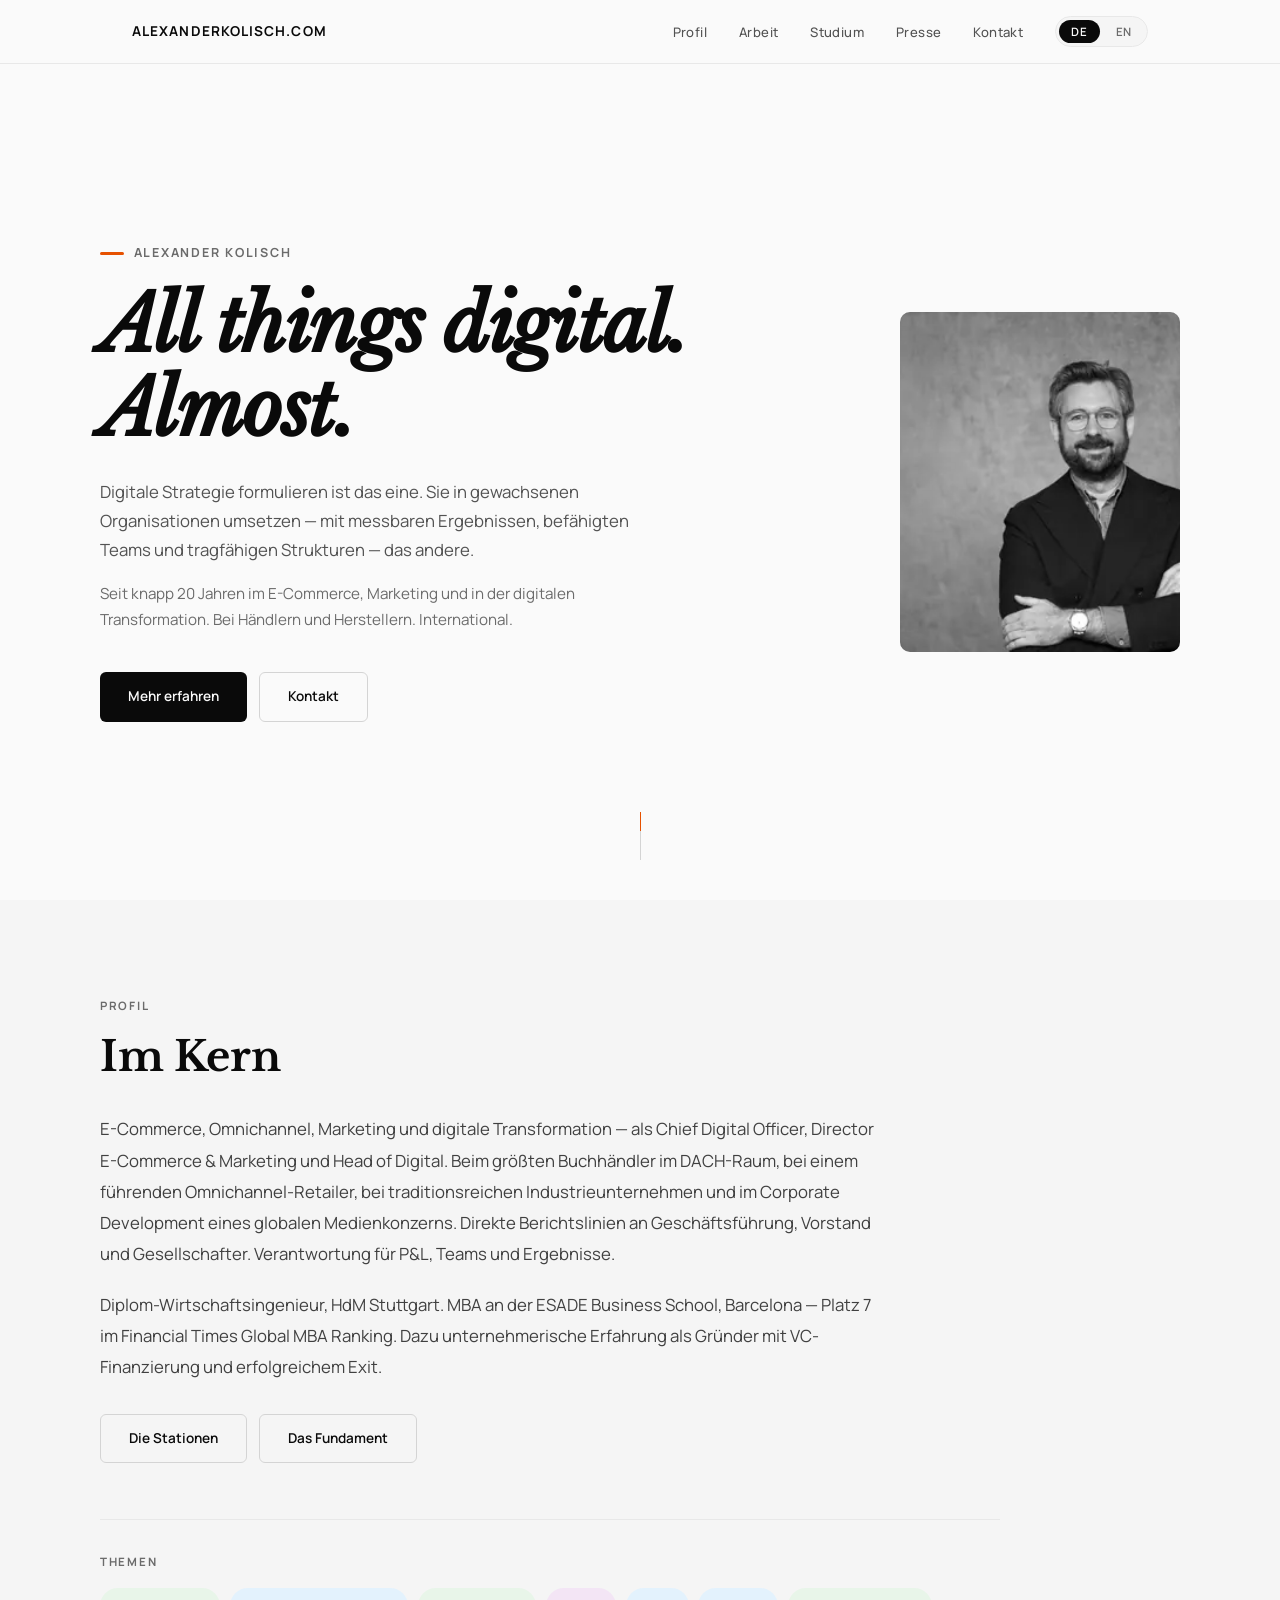
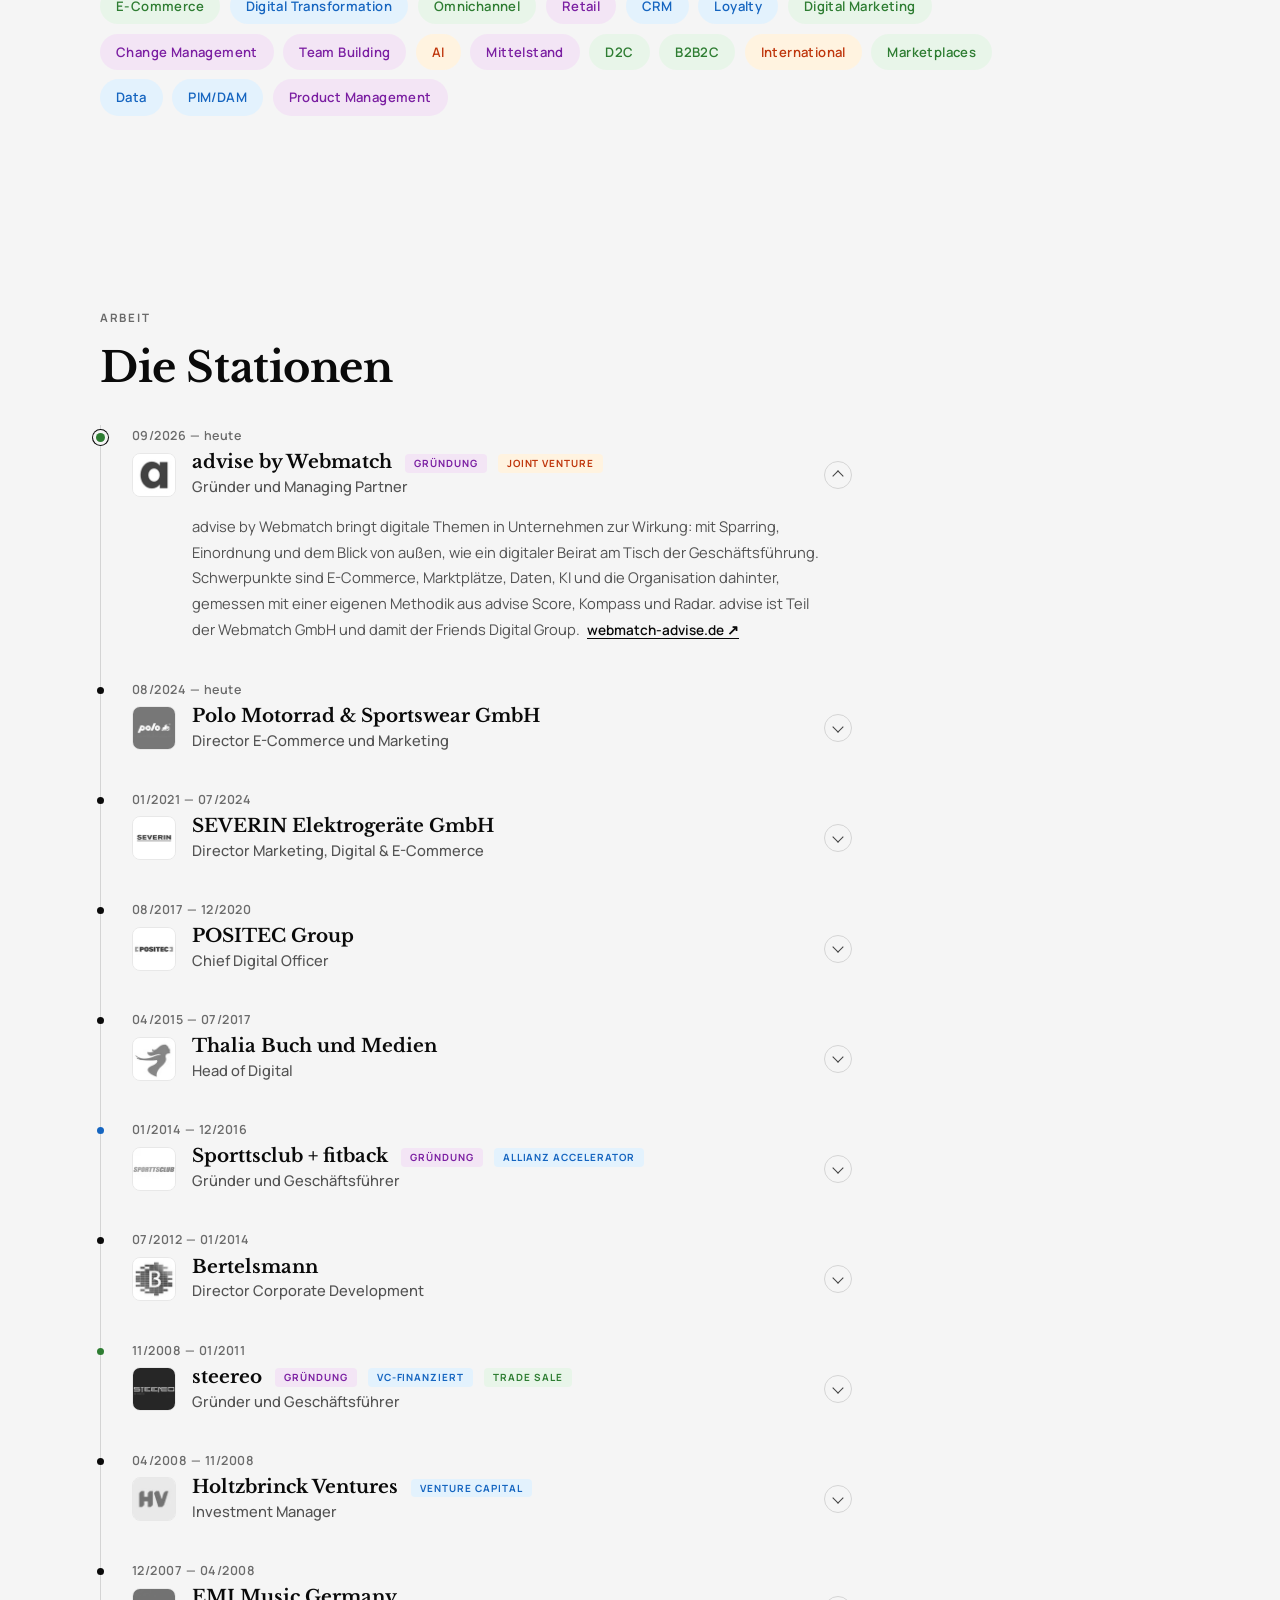
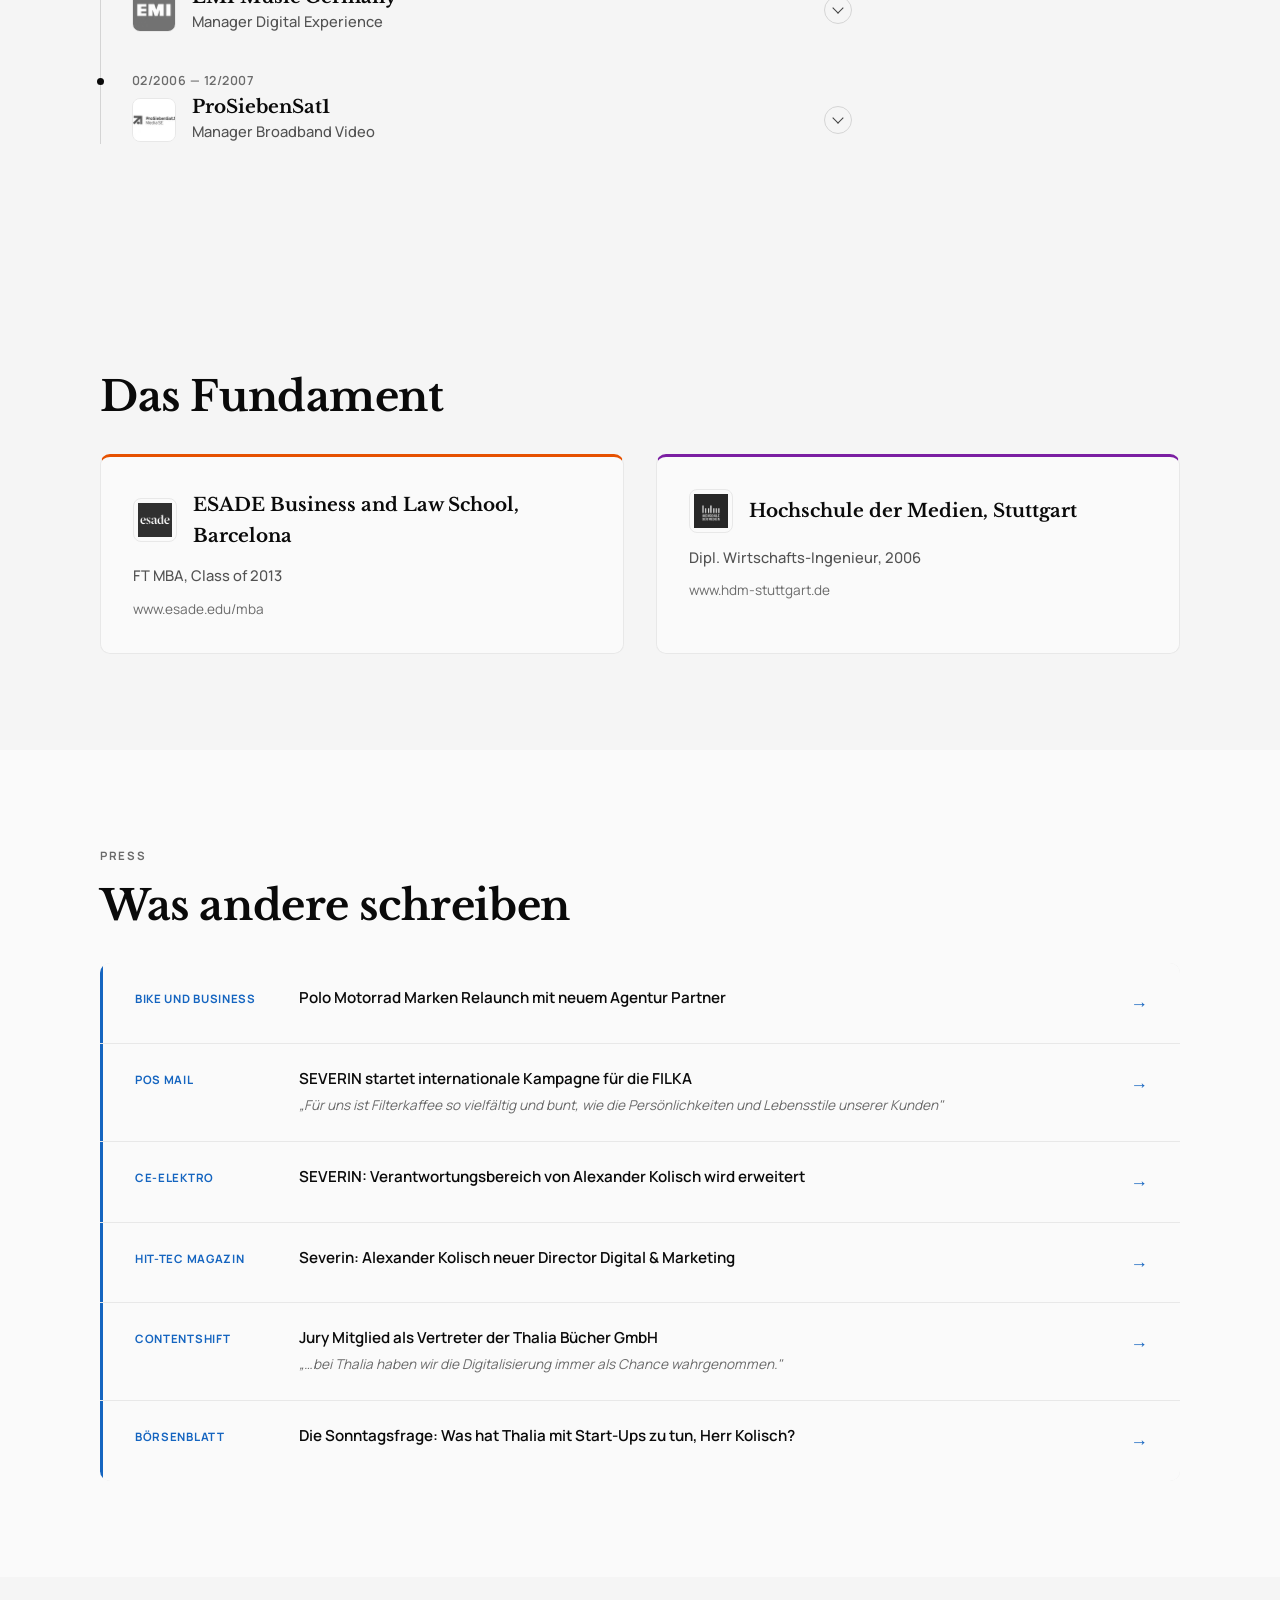
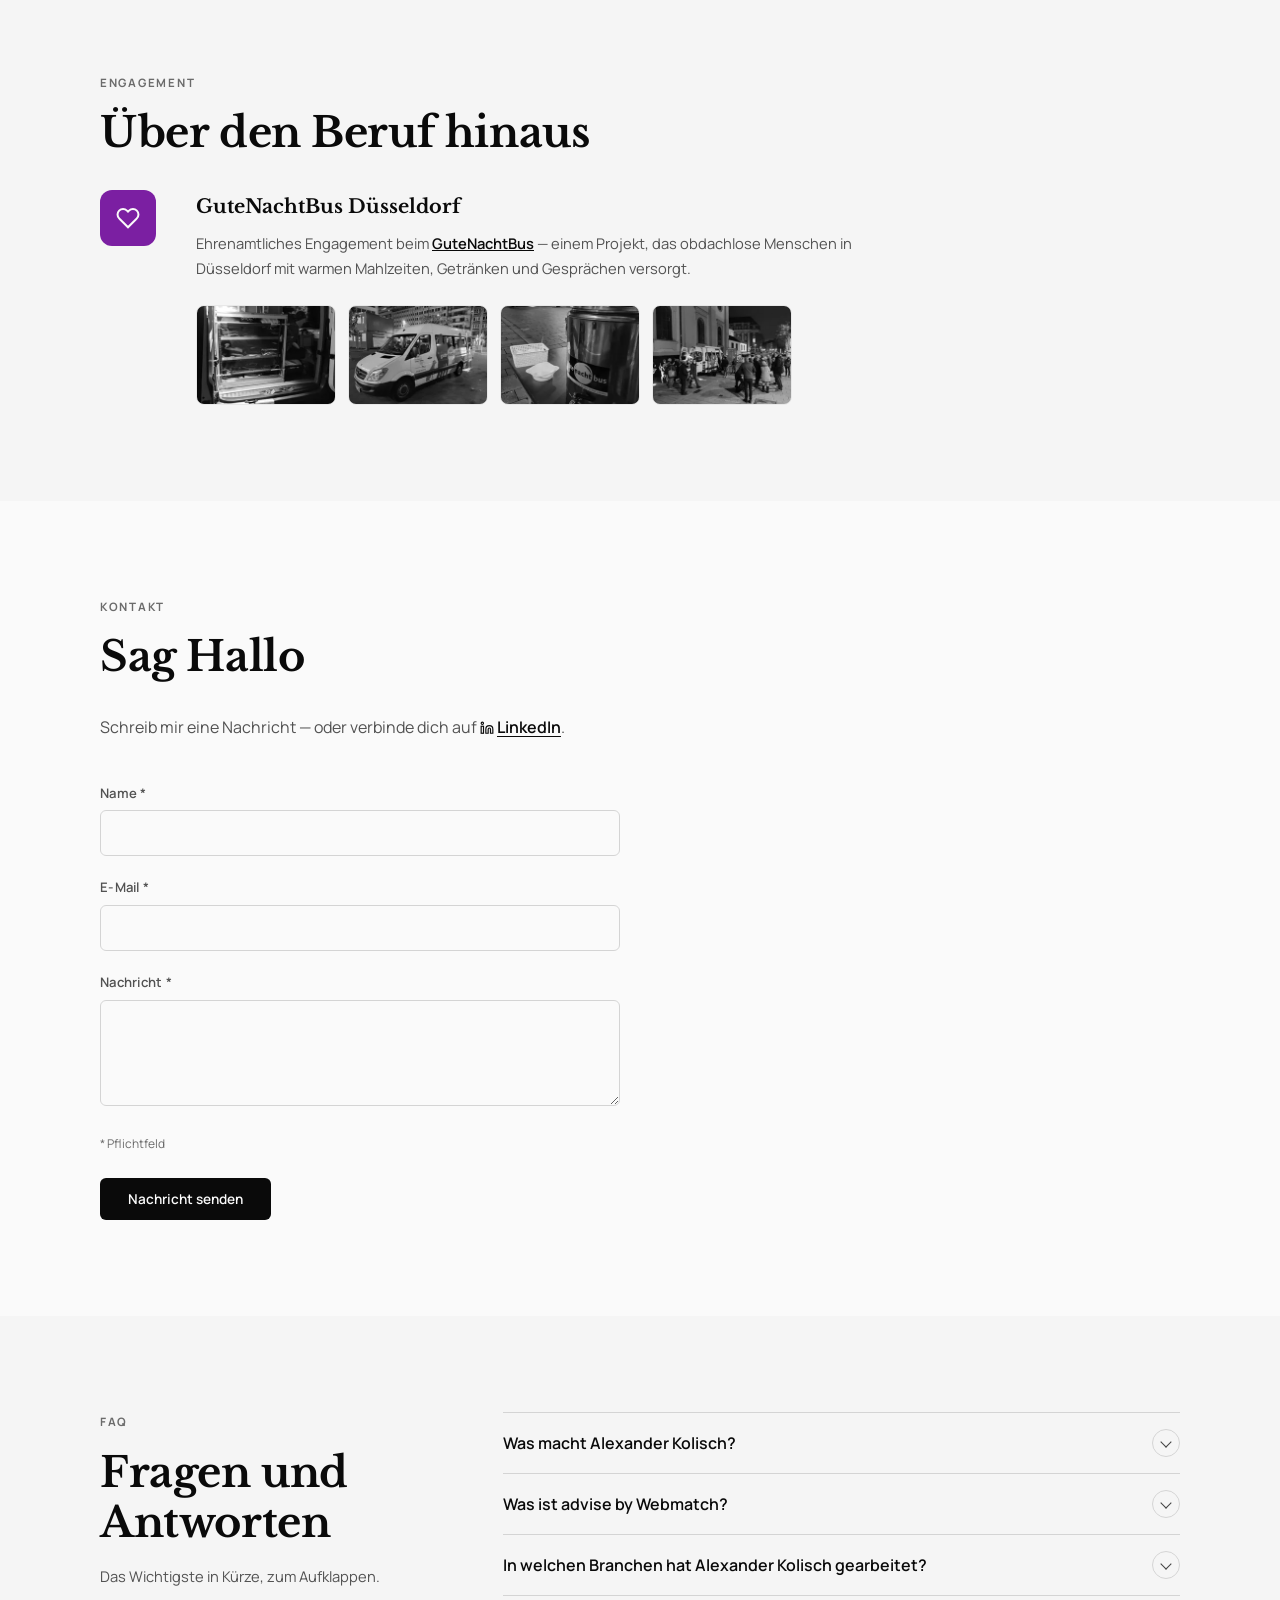
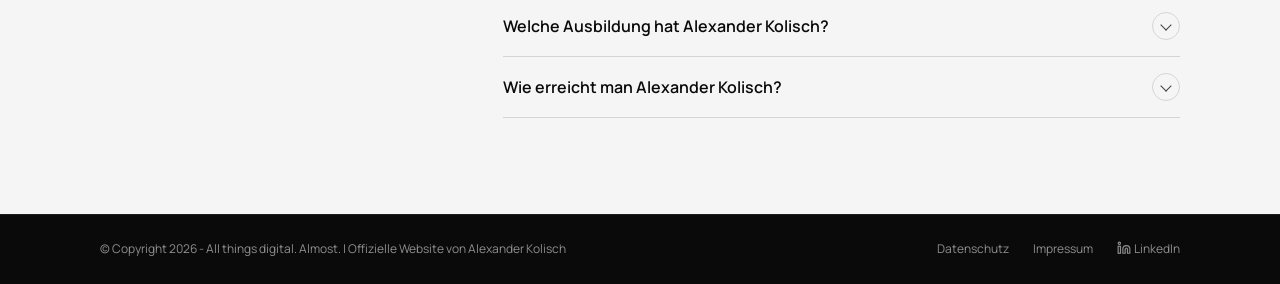
==== commit c397c46a: "feat: topic tags as standalone block, form badges on stations v1.8.2 - Topics block with label, more" ====
--- a/index.html
+++ b/index.html
@@ -12,7 +12,7 @@
 <link rel="preload" href="/assets/fonts/manrope-latin-700-normal.woff2" as="font" type="font/woff2" crossorigin>
 <link rel="preload" href="/assets/fonts/manrope-latin-400-normal.woff2" as="font" type="font/woff2" crossorigin>
 <link rel="preload" href="/assets/fonts/libre-baskerville-latin-400-italic.woff2" as="font" type="font/woff2" crossorigin>
-<link rel="stylesheet" href="/assets/css/style.css?v=1.8.1">
+<link rel="stylesheet" href="/assets/css/style.css?v=1.8.2">
 <link rel="alternate" hreflang="de" href="https://alexanderkolisch.com/">
 <link rel="alternate" hreflang="en" href="https://alexanderkolisch.com/#en">
 <link rel="alternate" hreflang="x-default" href="https://alexanderkolisch.com/">
@@ -143,9 +143,9 @@
       <a href="#arbeit" class="hero-cta sec" data-lang="de">Die Stationen</a><a href="#arbeit" class="hero-cta sec" data-lang="en">The Stations</a>
       <a href="#bildung" class="hero-cta sec" data-lang="de">Das Fundament</a><a href="#bildung" class="hero-cta sec" data-lang="en">The Foundation</a>
     </div>
-    <div class="tags r rd2">
-      <span class="tag t1">E-Commerce</span><span class="tag t2">Digital Transformation</span><span class="tag t1">Omnichannel</span><span class="tag t3">Retail</span><span class="tag t2">CRM</span><span class="tag t2">Loyalty</span><span class="tag t1">Digital Marketing</span><span class="tag t3">Change Management</span><span class="tag t3">Team Building</span><span class="tag t4">AI</span><span class="tag t3">Mittelstand</span><span class="tag t1">D2C</span><span class="tag t1">B2B2C</span><span class="tag t4">International</span>
-    </div>
+    <div class="tags-w r rd2"><p class="tags-l" data-lang="de">Themen</p><p class="tags-l" data-lang="en">Topics</p><div class="tags">
+      <span class="tag t1">E-Commerce</span><span class="tag t2">Digital Transformation</span><span class="tag t1">Omnichannel</span><span class="tag t3">Retail</span><span class="tag t2">CRM</span><span class="tag t2">Loyalty</span><span class="tag t1">Digital Marketing</span><span class="tag t3">Change Management</span><span class="tag t3">Team Building</span><span class="tag t4">AI</span><span class="tag t3">Mittelstand</span><span class="tag t1">D2C</span><span class="tag t1">B2B2C</span><span class="tag t4">International</span><span class="tag t1">Marketplaces</span><span class="tag t2">Data</span><span class="tag t2">PIM/DAM</span><span class="tag t3">Product Management</span>
+    </div></div>
   </div>
 </section>
 
@@ -158,29 +158,29 @@
     
 
     <div class="tl" data-lang="de">
-      <details class="ti cur venture r" open><summary><span class="tp">09/2026 — heute</span><span class="ti-head"><span class="ti-logo"><img src="/assets/img/advise-88.webp" alt="advise by Webmatch" width="44" height="44" loading="lazy" decoding="async"></span><span class="ti-txt"><span class="tc">advise by Webmatch <span class="vb jv">Joint Venture</span></span><span class="tr">Gründer und Managing Partner</span></span><span class="chev" aria-hidden="true"></span></span></summary><p class="td">advise by Webmatch bringt digitale Themen in Unternehmen zur Wirkung: mit Sparring, Einordnung und dem Blick von außen, wie ein digitaler Beirat am Tisch der Geschäftsführung. Schwerpunkte sind E-Commerce, Marktplätze, Daten, KI und die Organisation dahinter, gemessen mit einer eigenen Methodik aus advise Score, Kompass und Radar. advise ist Teil der Webmatch GmbH und damit der Friends Digital Group. <a class="tl-link" href="https://www.webmatch-advise.de" target="_blank" rel="noopener">webmatch-advise.de ↗</a></p></details>
+      <details class="ti cur venture r" open><summary><span class="tp">09/2026 — heute</span><span class="ti-head"><span class="ti-logo"><img src="/assets/img/advise-88.webp" alt="advise by Webmatch" width="44" height="44" loading="lazy" decoding="async"></span><span class="ti-txt"><span class="tc">advise by Webmatch <span class="vb fd">Gründung</span> <span class="vb jv">Joint Venture</span></span><span class="tr">Gründer und Managing Partner</span></span><span class="chev" aria-hidden="true"></span></span></summary><p class="td">advise by Webmatch bringt digitale Themen in Unternehmen zur Wirkung: mit Sparring, Einordnung und dem Blick von außen, wie ein digitaler Beirat am Tisch der Geschäftsführung. Schwerpunkte sind E-Commerce, Marktplätze, Daten, KI und die Organisation dahinter, gemessen mit einer eigenen Methodik aus advise Score, Kompass und Radar. advise ist Teil der Webmatch GmbH und damit der Friends Digital Group. <a class="tl-link" href="https://www.webmatch-advise.de" target="_blank" rel="noopener">webmatch-advise.de ↗</a></p></details>
       <details class="ti r"><summary><span class="tp">08/2024 — heute</span><span class="ti-head"><span class="ti-logo"><img src="/assets/img/polo-88.webp" alt="Polo Motorrad" width="44" height="44" loading="lazy" decoding="async"></span><span class="ti-txt"><span class="tc">Polo Motorrad & Sportswear GmbH</span><span class="tr">Director E-Commerce und Marketing</span></span><span class="chev" aria-hidden="true"></span></span></summary><p class="td">Verantwortung für E-Commerce, Marketing, CRM und Loyalty sowie den Kundenservice bei einem der führenden Omnichannel-Händler der Motorradbranche. Berichtslinie an Geschäftsführung und Gesellschafter, Führung eines Bereichs mit rund 40 Mitarbeitenden. Schwerpunkte: Weiterentwicklung von Webshop, CRM und Loyalty-Programm sowie Ausbau des Marktplatzgeschäfts. Dazu Themen wie Produktdaten, Automatisierung und die Organisation des Kundenservice. <a class="tl-link" href="https://www.polo-motorrad.com" target="_blank" rel="noopener">polo-motorrad.com ↗</a></p></details>
       <details class="ti r"><summary><span class="tp">01/2021 — 07/2024</span><span class="ti-head"><span class="ti-logo"><img src="/assets/img/severin-88.webp" alt="SEVERIN" width="44" height="44" loading="lazy" decoding="async"></span><span class="ti-txt"><span class="tc">SEVERIN Elektrogeräte GmbH</span><span class="tr">Director Marketing, Digital & E-Commerce</span></span><span class="chev" aria-hidden="true"></span></span></summary><p class="td">Verantwortung für E-Commerce, Marketingbudgets und P&amp;L mit Berichtslinie an Geschäftsführung und Gesellschafter. Internationale Einführung von PIM, DAM und Microsoft Teams, Ausgliederung der D2C-Logistik sowie Neuausrichtung von Corporate Identity und Markenauftritt. Dazu eine global aufgestellte B2B- und D2C-Strategie von Amazon Pan-EU über bol.com in den Niederlanden bis JD.com und Tmall in China, einschließlich Relaunch des eigenen EU-Webshops. <a class="tl-link" href="https://www.severin.com" target="_blank" rel="noopener">severin.com ↗</a></p></details>
       <details class="ti r"><summary><span class="tp">08/2017 — 12/2020</span><span class="ti-head"><span class="ti-logo"><img src="/assets/img/positec-88.webp" alt="Positec" width="44" height="44" loading="lazy" decoding="async"></span><span class="ti-txt"><span class="tc">POSITEC Group</span><span class="tr">Chief Digital Officer</span></span><span class="chev" aria-hidden="true"></span></span></summary><p class="td">Als Chief Digital Officer verantwortlich für die digitale Transformation des Herstellers von Elektrowerkzeugen und Robotik mit über 4.000 Mitarbeitenden, mit Berichtslinie an Inhaber und CEO. Pan-europäische E-Commerce-Strategie für Amazon, eigene Plattformen und Handelspartner, dazu digitale Produkte wie Websites, Apps und Sprachanwendungen. Globale Einführung von PIM und DAM, agile Arbeitsweisen mit Scrum und Kanban sowie Leitung des DSGVO-Programms als EU-Ansprechpartner. <a class="tl-link" href="https://www.worx.com" target="_blank" rel="noopener">worx.com ↗</a></p></details>
       <details class="ti r"><summary><span class="tp">04/2015 — 07/2017</span><span class="ti-head"><span class="ti-logo"><img src="/assets/img/thalia-88.webp" alt="Thalia" width="44" height="44" loading="lazy" decoding="async"></span><span class="ti-txt"><span class="tc">Thalia Buch und Medien</span><span class="tr">Head of Digital</span></span><span class="chev" aria-hidden="true"></span></span></summary><p class="td">Head of Digital beim größten Buchhändler im DACH-Raum mit Teams in Münster und Berlin. Steuerung der tolino-Allianz auf Geschäftsführungsebene, einschließlich der Neuaufstellung mit Kobo/Rakuten als Technologiepartner anstelle der Deutschen Telekom, vom ersten Gespräch bis zum Closing. Produktverantwortung für die tolino-E-Reader-Familie mit vier Gerätestarts zwischen 2015 und 2016 sowie für Hörbuch- und E-Book-Abonnements. <a class="tl-link" href="https://www.thalia.de" target="_blank" rel="noopener">thalia.de ↗</a></p></details>
-      <details class="ti venture-acc r"><summary><span class="tp">01/2014 — 12/2016</span><span class="ti-head"><span class="ti-logo"><img src="/assets/img/sporttsclub-88.webp" alt="Sporttsclub" width="44" height="44" loading="lazy" decoding="async"></span><span class="ti-txt"><span class="tc">Sporttsclub + fitback <span class="vb acc">Allianz Accelerator</span></span><span class="tr">Gründer und Geschäftsführer</span></span><span class="chev" aria-hidden="true"></span></span></summary><p class="td">Gründung eines eHealth-Projekts, finanziert über den Allianz Digital Accelerator mit einer sechsstelligen Förderung. MVP mit Nearshore-Entwicklung, Präsentation am Demo Day in der Allianz-Zentrale in München und Pivot zum Loyalty-Programm „fitback“ für Fitnessstudios mit Feldtest 2015.</p></details>
+      <details class="ti venture-acc r"><summary><span class="tp">01/2014 — 12/2016</span><span class="ti-head"><span class="ti-logo"><img src="/assets/img/sporttsclub-88.webp" alt="Sporttsclub" width="44" height="44" loading="lazy" decoding="async"></span><span class="ti-txt"><span class="tc">Sporttsclub + fitback <span class="vb fd">Gründung</span> <span class="vb acc">Allianz Accelerator</span></span><span class="tr">Gründer und Geschäftsführer</span></span><span class="chev" aria-hidden="true"></span></span></summary><p class="td">Gründung eines eHealth-Projekts, finanziert über den Allianz Digital Accelerator mit einer sechsstelligen Förderung. MVP mit Nearshore-Entwicklung, Präsentation am Demo Day in der Allianz-Zentrale in München und Pivot zum Loyalty-Programm „fitback“ für Fitnessstudios mit Feldtest 2015.</p></details>
       <details class="ti r"><summary><span class="tp">07/2012 — 01/2014</span><span class="ti-head"><span class="ti-logo"><img src="/assets/img/bertelsmann-88.webp" alt="Bertelsmann" width="44" height="44" loading="lazy" decoding="async"></span><span class="ti-txt"><span class="tc">Bertelsmann</span><span class="tr">Director Corporate Development</span></span><span class="chev" aria-hidden="true"></span></span></summary><p class="td">Director Corporate Development im Stab des Vorstands für Corporate Development und New Businesses. Mitarbeit an der Digitalstrategie des Konzerns sowie Bewertung und Umsetzung von Beteiligungen mit Schwerpunkt EdTech, Classifieds und Marktplätze. <a class="tl-link" href="https://www.bertelsmann.com" target="_blank" rel="noopener">bertelsmann.com ↗</a></p></details>
-      <details class="ti venture r"><summary><span class="tp">11/2008 — 01/2011</span><span class="ti-head"><span class="ti-logo"><img src="/assets/img/steereo-88.webp" alt="steereo" width="44" height="44" loading="lazy" decoding="async"></span><span class="ti-txt"><span class="tc">steereo <span class="vb exit">Trade Sale</span></span><span class="tr">Gründer und Geschäftsführer</span></span><span class="chev" aria-hidden="true"></span></span></summary><p class="td">Gründer, Geschäftsführer und Gesellschafter eines mobilen Musik-Streamingdienstes mit kostenlosem und Abo-Modell, finanziert mit einem siebenstelligen Betrag von Holtzbrinck Ventures. Lizenzierung mit Major- und Independent-Labels sowie Verwertungsgesellschaften und erfolgreicher Verkauf an einen strategischen Käufer 2011.</p></details>
-      <details class="ti r"><summary><span class="tp">04/2008 — 11/2008</span><span class="ti-head"><span class="ti-logo"><img src="/assets/img/hv-88.webp" alt="Holtzbrinck Ventures" width="44" height="44" loading="lazy" decoding="async"></span><span class="ti-txt"><span class="tc">Holtzbrinck Ventures</span><span class="tr">Investment Manager</span></span><span class="chev" aria-hidden="true"></span></span></summary><p class="td">Investment Manager bei einem der größten europäischen Frühphasen-Fonds (heute HV Capital). Prüfung von Investments, Due Diligence und Begleitung von Gründerteams. <a class="tl-link" href="https://www.hvcapital.com" target="_blank" rel="noopener">hvcapital.com ↗</a></p></details>
+      <details class="ti venture r"><summary><span class="tp">11/2008 — 01/2011</span><span class="ti-head"><span class="ti-logo"><img src="/assets/img/steereo-88.webp" alt="steereo" width="44" height="44" loading="lazy" decoding="async"></span><span class="ti-txt"><span class="tc">steereo <span class="vb fd">Gründung</span> <span class="vb acc">VC-finanziert</span> <span class="vb exit">Trade Sale</span></span><span class="tr">Gründer und Geschäftsführer</span></span><span class="chev" aria-hidden="true"></span></span></summary><p class="td">Gründer, Geschäftsführer und Gesellschafter eines mobilen Musik-Streamingdienstes mit kostenlosem und Abo-Modell, finanziert mit einem siebenstelligen Betrag von Holtzbrinck Ventures. Lizenzierung mit Major- und Independent-Labels sowie Verwertungsgesellschaften und erfolgreicher Verkauf an einen strategischen Käufer 2011.</p></details>
+      <details class="ti r"><summary><span class="tp">04/2008 — 11/2008</span><span class="ti-head"><span class="ti-logo"><img src="/assets/img/hv-88.webp" alt="Holtzbrinck Ventures" width="44" height="44" loading="lazy" decoding="async"></span><span class="ti-txt"><span class="tc">Holtzbrinck Ventures <span class="vb acc">Venture Capital</span></span><span class="tr">Investment Manager</span></span><span class="chev" aria-hidden="true"></span></span></summary><p class="td">Investment Manager bei einem der größten europäischen Frühphasen-Fonds (heute HV Capital). Prüfung von Investments, Due Diligence und Begleitung von Gründerteams. <a class="tl-link" href="https://www.hvcapital.com" target="_blank" rel="noopener">hvcapital.com ↗</a></p></details>
       <details class="ti r"><summary><span class="tp">12/2007 — 04/2008</span><span class="ti-head"><span class="ti-logo"><img src="/assets/img/emi-88.webp" alt="EMI Music" width="44" height="44" loading="lazy" decoding="async"></span><span class="ti-txt"><span class="tc">EMI Music Germany</span><span class="tr">Manager Digital Experience</span></span><span class="chev" aria-hidden="true"></span></span></summary><p class="td">Analyse der digitalen Reife und Strategieempfehlungen für ein 360-Grad-Modell. Umsetzung neuer digitaler Geschäftsinitiativen, etwa die Platzierung von EMI-Künstlern wie Iron Maiden in „Guitar Hero“.</p></details>
       <details class="ti r"><summary><span class="tp">02/2006 — 12/2007</span><span class="ti-head"><span class="ti-logo"><img src="/assets/img/p7s1-88.webp" alt="ProSiebenSat.1" width="44" height="44" loading="lazy" decoding="async"></span><span class="ti-txt"><span class="tc">ProSiebenSat1</span><span class="tr">Manager Broadband Video</span></span><span class="chev" aria-hidden="true"></span></span></summary><p class="td">Konzeption, Lizenzierung und Launch von maxdome, einer der ersten großen Video-on-Demand-Plattformen in Deutschland, und Aufbau des Produktmanagements. <a class="tl-link" href="https://www.prosiebensat1.com" target="_blank" rel="noopener">prosiebensat1.com ↗</a></p></details>
     </div>
 
     <div class="tl" data-lang="en">
-      <details class="ti cur venture r" open><summary><span class="tp">09/2026 — present</span><span class="ti-head"><span class="ti-logo"><img src="/assets/img/advise-88.webp" alt="advise by Webmatch" width="44" height="44" loading="lazy" decoding="async"></span><span class="ti-txt"><span class="tc">advise by Webmatch <span class="vb jv">Joint Venture</span></span><span class="tr">Co-Founder & Managing Partner</span></span><span class="chev" aria-hidden="true"></span></span></summary><p class="td">advise by Webmatch helps companies make digital initiatives deliver results: with sparring, context and an outside view, like a digital advisory board at the management table. Focus areas are e-commerce, marketplaces, data, AI and the organization behind them, measured with its own methodology of advise Score, Kompass and Radar. advise is part of Webmatch GmbH and thus of the Friends Digital Group. <a class="tl-link" href="https://www.webmatch-advise.de" target="_blank" rel="noopener">webmatch-advise.de ↗</a></p></details>
+      <details class="ti cur venture r" open><summary><span class="tp">09/2026 — present</span><span class="ti-head"><span class="ti-logo"><img src="/assets/img/advise-88.webp" alt="advise by Webmatch" width="44" height="44" loading="lazy" decoding="async"></span><span class="ti-txt"><span class="tc">advise by Webmatch <span class="vb fd">Founding</span> <span class="vb jv">Joint Venture</span></span><span class="tr">Co-Founder & Managing Partner</span></span><span class="chev" aria-hidden="true"></span></span></summary><p class="td">advise by Webmatch helps companies make digital initiatives deliver results: with sparring, context and an outside view, like a digital advisory board at the management table. Focus areas are e-commerce, marketplaces, data, AI and the organization behind them, measured with its own methodology of advise Score, Kompass and Radar. advise is part of Webmatch GmbH and thus of the Friends Digital Group. <a class="tl-link" href="https://www.webmatch-advise.de" target="_blank" rel="noopener">webmatch-advise.de ↗</a></p></details>
       <details class="ti r"><summary><span class="tp">08/2024 — present</span><span class="ti-head"><span class="ti-logo"><img src="/assets/img/polo-88.webp" alt="Polo Motorrad" width="44" height="44" loading="lazy" decoding="async"></span><span class="ti-txt"><span class="tc">Polo Motorrad & Sportswear GmbH</span><span class="tr">Director E-Commerce and Marketing</span></span><span class="chev" aria-hidden="true"></span></span></summary><p class="td">Responsibility for e-commerce, marketing, CRM and loyalty as well as customer service at one of the leading omnichannel retailers in the motorcycle industry. Reporting line to the CEO and shareholders, leading a division of around 40 employees. Focus areas: further development of the web shop, CRM and loyalty program, and expansion of the marketplace business. Also topics such as product data, automation and the organization of customer service. <a class="tl-link" href="https://www.polo-motorrad.com" target="_blank" rel="noopener">polo-motorrad.com ↗</a></p></details>
       <details class="ti r"><summary><span class="tp">01/2021 — 07/2024</span><span class="ti-head"><span class="ti-logo"><img src="/assets/img/severin-88.webp" alt="SEVERIN" width="44" height="44" loading="lazy" decoding="async"></span><span class="ti-txt"><span class="tc">SEVERIN Elektrogeräte GmbH</span><span class="tr">Director Marketing, Digital & E-Commerce</span></span><span class="chev" aria-hidden="true"></span></span></summary><p class="td">Responsibility for e-commerce, marketing budgets and P&amp;L, reporting to the CEO and shareholders. International rollout of PIM, DAM and Microsoft Teams, carve-out of D2C logistics, and a realignment of corporate identity and brand presence. Also a globally structured B2B and D2C strategy from Amazon Pan-EU and bol.com in the Netherlands to JD.com and Tmall in China, including the relaunch of the company's own EU web shop. <a class="tl-link" href="https://www.severin.com" target="_blank" rel="noopener">severin.com ↗</a></p></details>
       <details class="ti r"><summary><span class="tp">08/2017 — 12/2020</span><span class="ti-head"><span class="ti-logo"><img src="/assets/img/positec-88.webp" alt="Positec" width="44" height="44" loading="lazy" decoding="async"></span><span class="ti-txt"><span class="tc">POSITEC Group</span><span class="tr">Chief Digital Officer</span></span><span class="chev" aria-hidden="true"></span></span></summary><p class="td">As Chief Digital Officer, responsible for the digital transformation of the power tools and robotics manufacturer with more than 4,000 employees, reporting to the owner and CEO. Pan-European e-commerce strategy for Amazon, own platforms and retail partners, plus digital products such as websites, apps and voice applications. Global rollout of PIM and DAM, agile methods with Scrum and Kanban, and leadership of the GDPR program as the EU contact. <a class="tl-link" href="https://www.worx.com" target="_blank" rel="noopener">worx.com ↗</a></p></details>
       <details class="ti r"><summary><span class="tp">04/2015 — 07/2017</span><span class="ti-head"><span class="ti-logo"><img src="/assets/img/thalia-88.webp" alt="Thalia" width="44" height="44" loading="lazy" decoding="async"></span><span class="ti-txt"><span class="tc">Thalia Buch und Medien</span><span class="tr">Head of Digital</span></span><span class="chev" aria-hidden="true"></span></span></summary><p class="td">Head of Digital at the largest bookseller in the DACH region, with teams in Münster and Berlin. Managed the tolino alliance at executive level, including its restructuring with Kobo/Rakuten as technology partner in place of Deutsche Telekom, from first talks to closing. Product responsibility for the tolino e-reader family with four device launches between 2015 and 2016, and for audiobook and e-book subscriptions. <a class="tl-link" href="https://www.thalia.de" target="_blank" rel="noopener">thalia.de ↗</a></p></details>
-      <details class="ti venture-acc r"><summary><span class="tp">01/2014 — 12/2016</span><span class="ti-head"><span class="ti-logo"><img src="/assets/img/sporttsclub-88.webp" alt="Sporttsclub" width="44" height="44" loading="lazy" decoding="async"></span><span class="ti-txt"><span class="tc">Sporttsclub + fitback <span class="vb acc">Allianz Accelerator</span></span><span class="tr">Founder and Managing Director</span></span><span class="chev" aria-hidden="true"></span></span></summary><p class="td">Founded an eHealth project funded through the Allianz Digital Accelerator with a six-figure investment. MVP built with nearshore development, presented at Demo Day at Allianz headquarters in Munich, and pivoted to “fitback”, a loyalty program for fitness clubs, field-tested in 2015.</p></details>
+      <details class="ti venture-acc r"><summary><span class="tp">01/2014 — 12/2016</span><span class="ti-head"><span class="ti-logo"><img src="/assets/img/sporttsclub-88.webp" alt="Sporttsclub" width="44" height="44" loading="lazy" decoding="async"></span><span class="ti-txt"><span class="tc">Sporttsclub + fitback <span class="vb fd">Founding</span> <span class="vb acc">Allianz Accelerator</span></span><span class="tr">Founder and Managing Director</span></span><span class="chev" aria-hidden="true"></span></span></summary><p class="td">Founded an eHealth project funded through the Allianz Digital Accelerator with a six-figure investment. MVP built with nearshore development, presented at Demo Day at Allianz headquarters in Munich, and pivoted to “fitback”, a loyalty program for fitness clubs, field-tested in 2015.</p></details>
       <details class="ti r"><summary><span class="tp">07/2012 — 01/2014</span><span class="ti-head"><span class="ti-logo"><img src="/assets/img/bertelsmann-88.webp" alt="Bertelsmann" width="44" height="44" loading="lazy" decoding="async"></span><span class="ti-txt"><span class="tc">Bertelsmann</span><span class="tr">Director Corporate Development</span></span><span class="chev" aria-hidden="true"></span></span></summary><p class="td">Director Corporate Development on the staff of the Board Member for Corporate Development and New Businesses. Contributed to the group's digital strategy and to evaluating and executing deals, focused on EdTech, classifieds and marketplaces. <a class="tl-link" href="https://www.bertelsmann.com" target="_blank" rel="noopener">bertelsmann.com ↗</a></p></details>
-      <details class="ti venture r"><summary><span class="tp">11/2008 — 01/2011</span><span class="ti-head"><span class="ti-logo"><img src="/assets/img/steereo-88.webp" alt="steereo" width="44" height="44" loading="lazy" decoding="async"></span><span class="ti-txt"><span class="tc">steereo <span class="vb exit">Trade Sale</span></span><span class="tr">Founder and Managing Director</span></span><span class="chev" aria-hidden="true"></span></span></summary><p class="td">Founder, managing director and shareholder of a mobile music streaming service with free and subscription tiers, funded with a seven-figure investment from Holtzbrinck Ventures. Licensing with major and independent labels and collecting societies, and a successful trade sale to a strategic buyer in 2011.</p></details>
-      <details class="ti r"><summary><span class="tp">04/2008 — 11/2008</span><span class="ti-head"><span class="ti-logo"><img src="/assets/img/hv-88.webp" alt="Holtzbrinck Ventures" width="44" height="44" loading="lazy" decoding="async"></span><span class="ti-txt"><span class="tc">Holtzbrinck Ventures</span><span class="tr">Investment Manager</span></span><span class="chev" aria-hidden="true"></span></span></summary><p class="td">Investment Manager at one of Europe's largest early-stage funds (now HV Capital). Evaluated investments, conducted due diligence and supported founding teams. <a class="tl-link" href="https://www.hvcapital.com" target="_blank" rel="noopener">hvcapital.com ↗</a></p></details>
+      <details class="ti venture r"><summary><span class="tp">11/2008 — 01/2011</span><span class="ti-head"><span class="ti-logo"><img src="/assets/img/steereo-88.webp" alt="steereo" width="44" height="44" loading="lazy" decoding="async"></span><span class="ti-txt"><span class="tc">steereo <span class="vb fd">Founding</span> <span class="vb acc">VC-backed</span> <span class="vb exit">Trade Sale</span></span><span class="tr">Founder and Managing Director</span></span><span class="chev" aria-hidden="true"></span></span></summary><p class="td">Founder, managing director and shareholder of a mobile music streaming service with free and subscription tiers, funded with a seven-figure investment from Holtzbrinck Ventures. Licensing with major and independent labels and collecting societies, and a successful trade sale to a strategic buyer in 2011.</p></details>
+      <details class="ti r"><summary><span class="tp">04/2008 — 11/2008</span><span class="ti-head"><span class="ti-logo"><img src="/assets/img/hv-88.webp" alt="Holtzbrinck Ventures" width="44" height="44" loading="lazy" decoding="async"></span><span class="ti-txt"><span class="tc">Holtzbrinck Ventures <span class="vb acc">Venture Capital</span></span><span class="tr">Investment Manager</span></span><span class="chev" aria-hidden="true"></span></span></summary><p class="td">Investment Manager at one of Europe's largest early-stage funds (now HV Capital). Evaluated investments, conducted due diligence and supported founding teams. <a class="tl-link" href="https://www.hvcapital.com" target="_blank" rel="noopener">hvcapital.com ↗</a></p></details>
       <details class="ti r"><summary><span class="tp">12/2007 — 04/2008</span><span class="ti-head"><span class="ti-logo"><img src="/assets/img/emi-88.webp" alt="EMI Music" width="44" height="44" loading="lazy" decoding="async"></span><span class="ti-txt"><span class="tc">EMI Music Germany</span><span class="tr">Manager Digital Experience</span></span><span class="chev" aria-hidden="true"></span></span></summary><p class="td">Assessed digital maturity and developed strategic recommendations for a 360-degree model. Implemented new digital business initiatives, such as placing EMI artists like Iron Maiden in “Guitar Hero”.</p></details>
       <details class="ti r"><summary><span class="tp">02/2006 — 12/2007</span><span class="ti-head"><span class="ti-logo"><img src="/assets/img/p7s1-88.webp" alt="ProSiebenSat.1" width="44" height="44" loading="lazy" decoding="async"></span><span class="ti-txt"><span class="tc">ProSiebenSat1</span><span class="tr">Manager Broadband Video</span></span><span class="chev" aria-hidden="true"></span></span></summary><p class="td">Concept, licensing and launch of maxdome, one of the first major video-on-demand platforms in Germany, and set-up of the product management team. <a class="tl-link" href="https://www.prosiebensat1.com" target="_blank" rel="noopener">prosiebensat1.com ↗</a></p></details>
     </div>
@@ -321,7 +321,7 @@
   </div>
 </div></footer>
 
-<script src="/assets/js/main.js?v=1.8.1"></script>
+<script src="/assets/js/main.js?v=1.8.2"></script>
 <!-- Cloudflare Web Analytics --><script type='module' src='https://static.cloudflareinsights.com/beacon.min.js' data-cf-beacon='{"token": "0de5ef6f4da44fab82f9060bd4f4bc10"}'></script><!-- End Cloudflare Web Analytics -->
 </body>
 </html>
--- a/assets/css/style.css
+++ b/assets/css/style.css
@@ -65,8 +65,10 @@
 .pt{font-size:1.05rem;color:var(--g600);max-width:780px;line-height:1.85}
 .pt p{margin-bottom:1.25rem}
 .pt .schwerpunkte{font-size:.92rem;font-weight:500;color:var(--g500);margin-top:1.5rem}
-.tags{display:flex;flex-wrap:wrap;gap:.5rem;margin-top:2rem}
-.tag{display:inline-block;font-size:.72rem;font-weight:600;letter-spacing:.04em;padding:5px 14px;border-radius:20px}
+.tags-w{margin-top:3.5rem;padding-top:2rem;border-top:1px solid var(--g100);max-width:900px}
+.tags-l{font-size:.72rem;font-weight:700;letter-spacing:.15em;text-transform:uppercase;color:var(--g400);margin-bottom:1rem}
+.tags{display:flex;flex-wrap:wrap;gap:.6rem}
+.tag{display:inline-block;font-size:.82rem;font-weight:600;letter-spacing:.03em;padding:7px 16px;border-radius:20px}
 .tag.t1{background:#e8f5e9;color:#2e7d32}
 .tag.t2{background:#e3f2fd;color:#1565c0}
 .tag.t3{background:#f3e5f5;color:#7b1fa2}
@@ -106,6 +108,8 @@
 .vb.exit{background:#e8f5e9;color:#2e7d32}
 .vb.acc{background:#e3f2fd;color:#1565c0}
 .vb.jv{background:#fff3e0;color:#bf360c}
+.vb.fd{background:#f3e5f5;color:#7b1fa2}
+.vb+.vb{margin-left:.35rem}
 
 /* ── FAQ ── */
 .fs{background:var(--g50)}
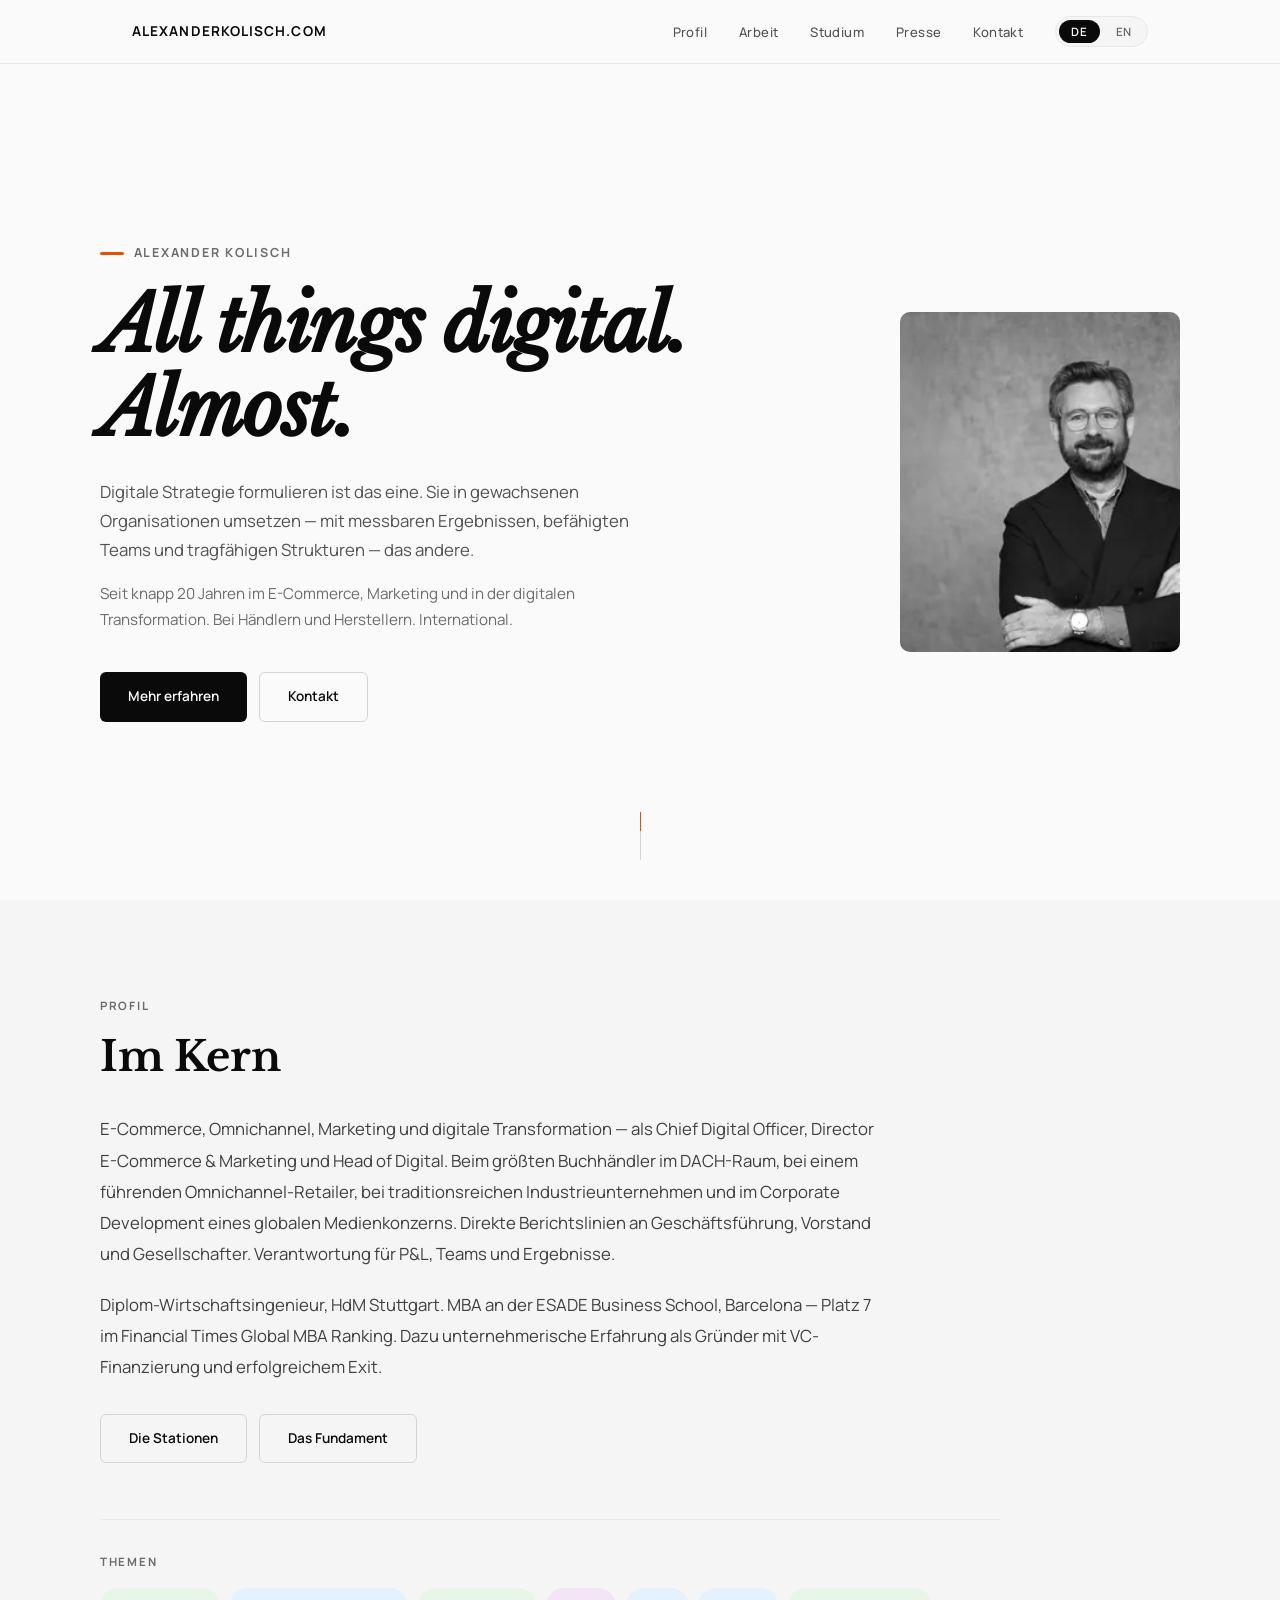
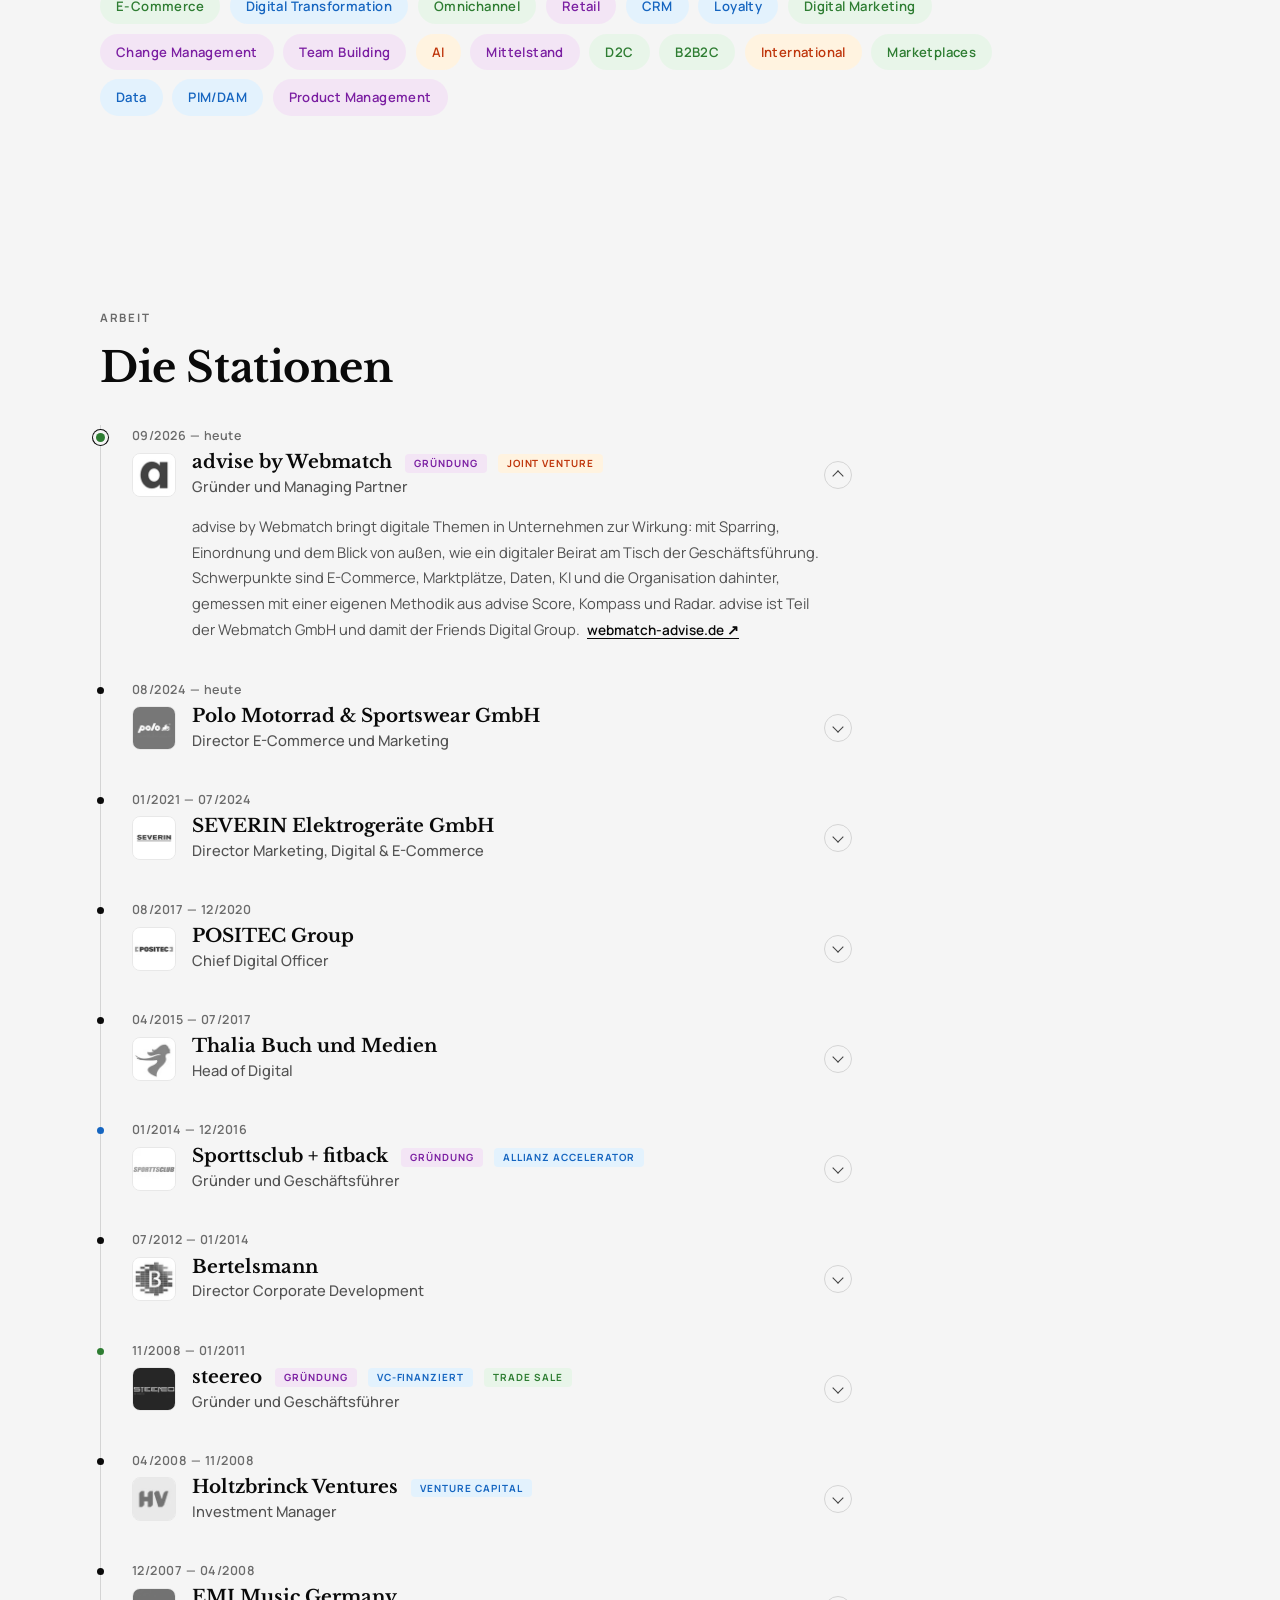
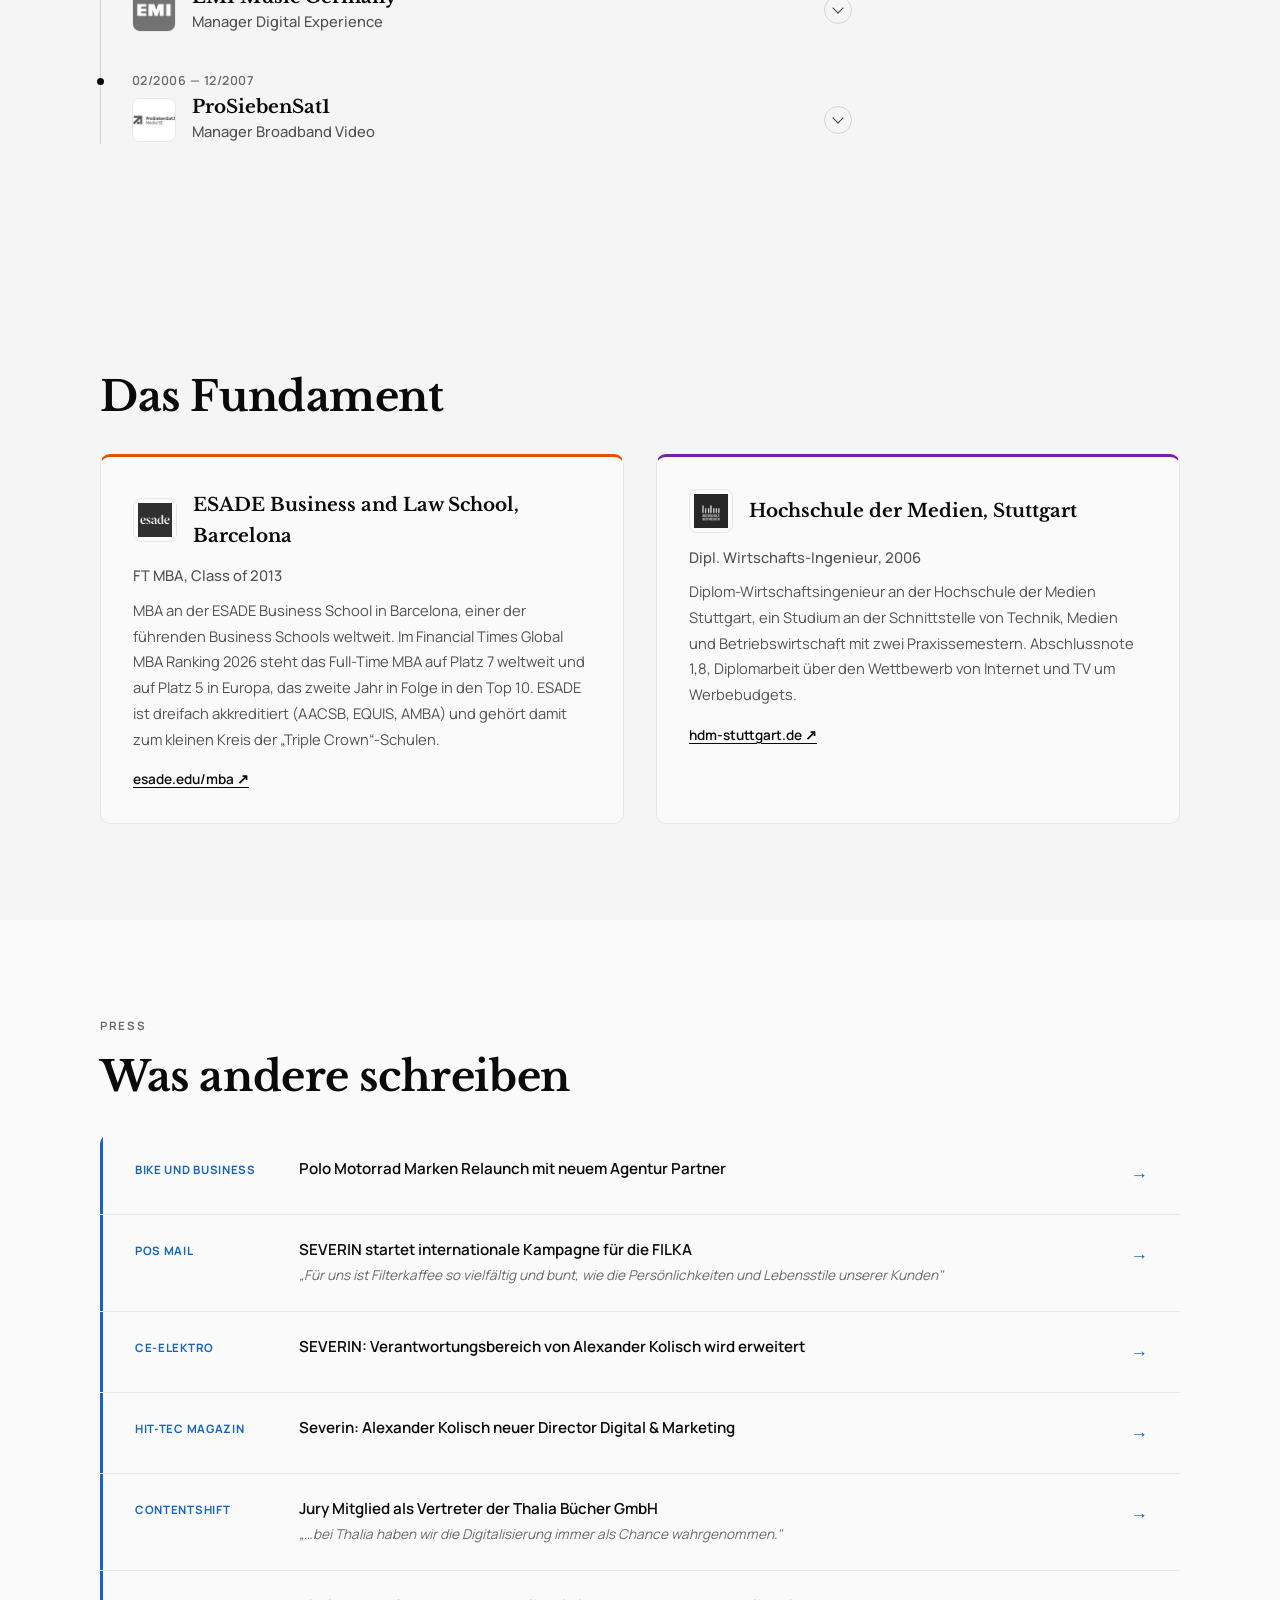
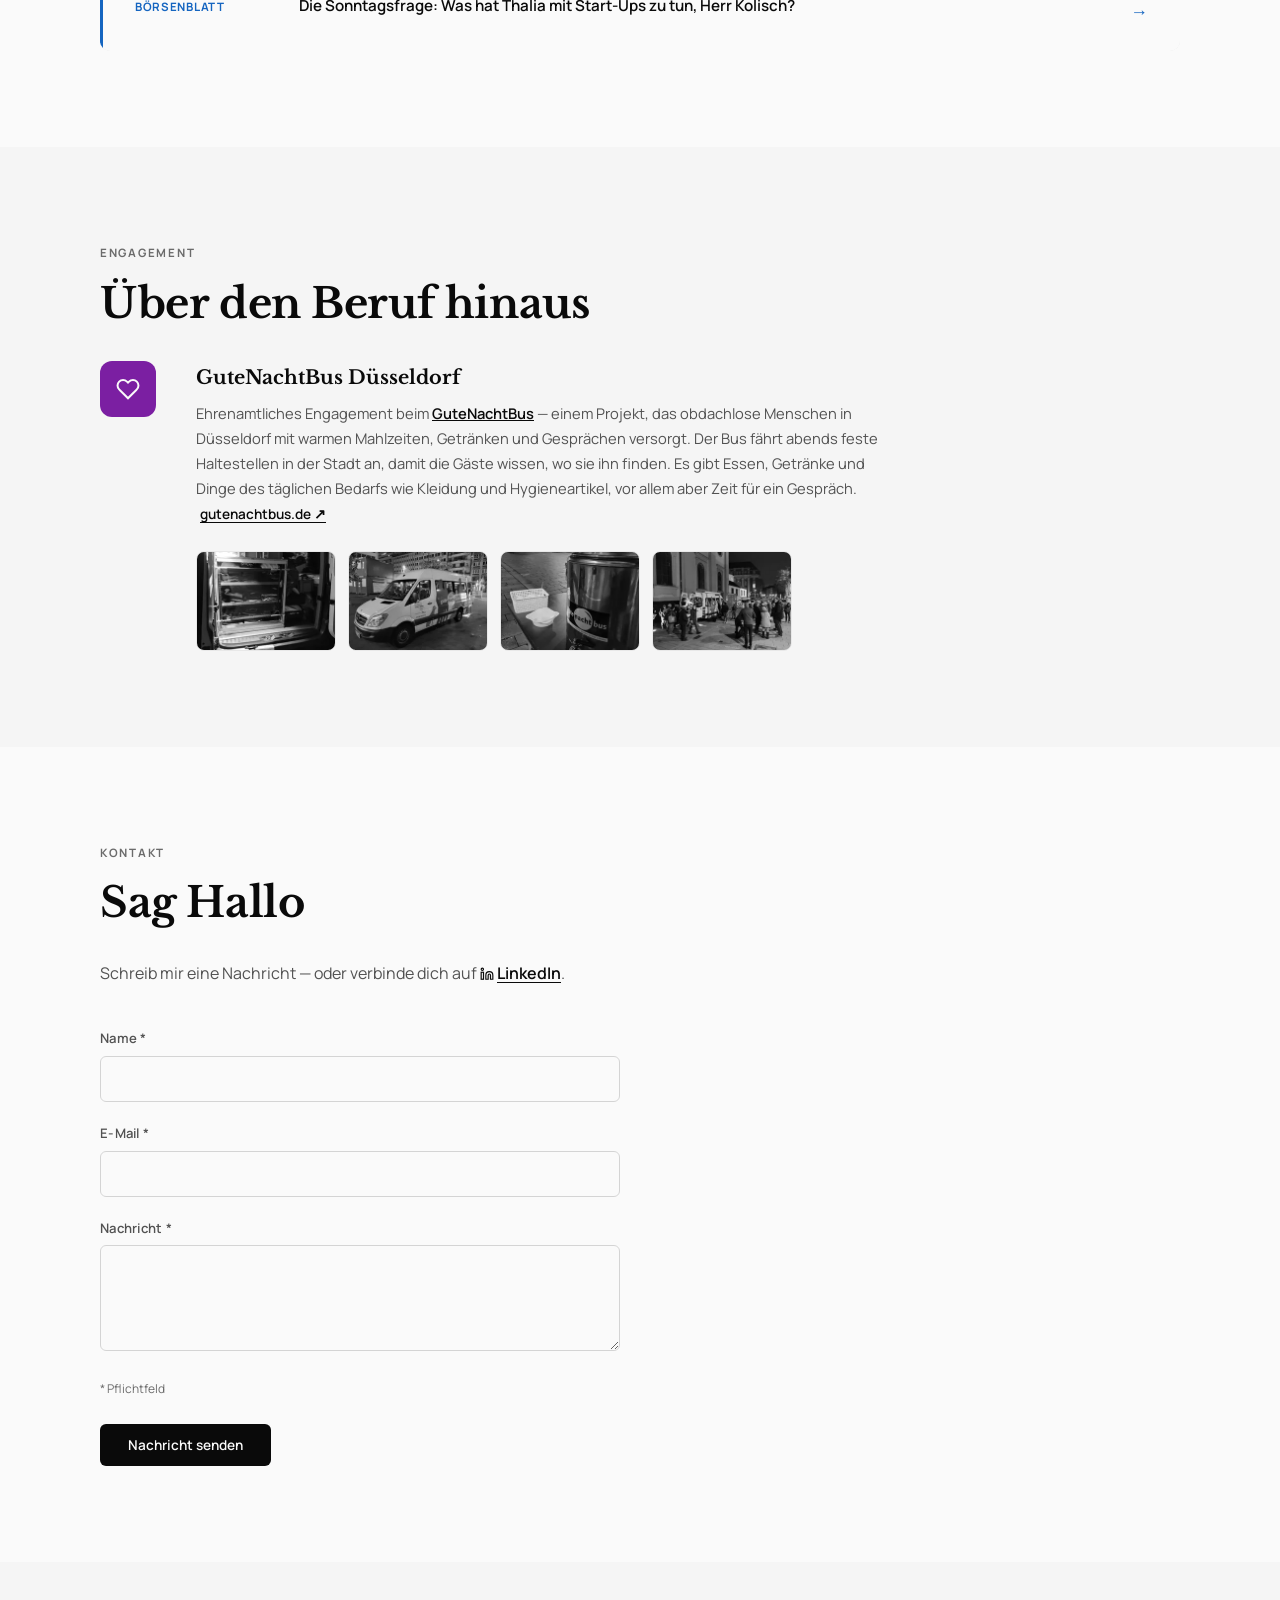
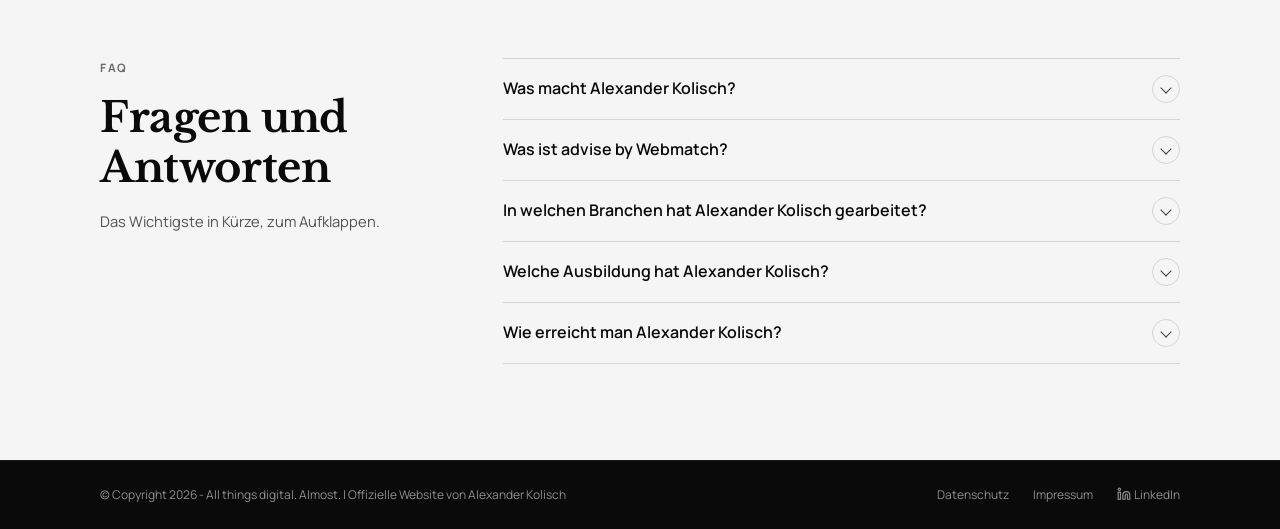
==== commit 809c795b: "feat: context texts and links for ESADE, HdM and GuteNachtBus v1.8.3 - ESADE: FT Global MBA Ranking " ====
--- a/index.html
+++ b/index.html
@@ -12,7 +12,7 @@
 <link rel="preload" href="/assets/fonts/manrope-latin-700-normal.woff2" as="font" type="font/woff2" crossorigin>
 <link rel="preload" href="/assets/fonts/manrope-latin-400-normal.woff2" as="font" type="font/woff2" crossorigin>
 <link rel="preload" href="/assets/fonts/libre-baskerville-latin-400-italic.woff2" as="font" type="font/woff2" crossorigin>
-<link rel="stylesheet" href="/assets/css/style.css?v=1.8.2">
+<link rel="stylesheet" href="/assets/css/style.css?v=1.8.3">
 <link rel="alternate" hreflang="de" href="https://alexanderkolisch.com/">
 <link rel="alternate" hreflang="en" href="https://alexanderkolisch.com/#en">
 <link rel="alternate" hreflang="x-default" href="https://alexanderkolisch.com/">
@@ -193,12 +193,12 @@
     <p class="sl r" data-lang="de">Academic</p><p class="sl r" data-lang="en">Academic</p>
     <h2 class="st r" data-lang="de">Das Fundament</h2><h2 class="st r" data-lang="en">The Foundation</h2>
     <div class="eg" data-lang="de">
-      <div class="ec esade r"><div class="ec-head"><div class="ec-logo"><img src="/assets/img/esade-88.webp" alt="ESADE" width="44" height="44" loading="lazy" decoding="async"></div><h3 class="ename">ESADE Business and Law School, Barcelona</h3></div><p class="ed">FT MBA, Class of 2013</p><p class="ee"><a href="https://www.esade.edu/mba/en/programmes/full-time-mba" target="_blank" rel="noopener">www.esade.edu/mba</a></p></div>
-      <div class="ec hdm r rd1"><div class="ec-head"><div class="ec-logo"><img src="/assets/img/hdm-88.webp" alt="HdM Stuttgart" width="44" height="44" loading="lazy" decoding="async"></div><h3 class="ename">Hochschule der Medien, Stuttgart</h3></div><p class="ed">Dipl. Wirtschafts-Ingenieur, 2006</p><p class="ee"><a href="https://www.hdm-stuttgart.de/" target="_blank" rel="noopener">www.hdm-stuttgart.de</a></p></div>
+      <div class="ec esade r"><div class="ec-head"><div class="ec-logo"><img src="/assets/img/esade-88.webp" alt="ESADE" width="44" height="44" loading="lazy" decoding="async"></div><h3 class="ename">ESADE Business and Law School, Barcelona</h3></div><p class="ed">FT MBA, Class of 2013</p><p class="etx">MBA an der ESADE Business School in Barcelona, einer der führenden Business Schools weltweit. Im Financial Times Global MBA Ranking 2026 steht das Full-Time MBA auf Platz 7 weltweit und auf Platz 5 in Europa, das zweite Jahr in Folge in den Top 10. ESADE ist dreifach akkreditiert (AACSB, EQUIS, AMBA) und gehört damit zum kleinen Kreis der „Triple Crown“-Schulen.</p><p class="ee"><a class="tl-link" href="https://www.esade.edu/mba/en/programmes/full-time-mba" target="_blank" rel="noopener">esade.edu/mba ↗</a></p></div>
+      <div class="ec hdm r rd1"><div class="ec-head"><div class="ec-logo"><img src="/assets/img/hdm-88.webp" alt="HdM Stuttgart" width="44" height="44" loading="lazy" decoding="async"></div><h3 class="ename">Hochschule der Medien, Stuttgart</h3></div><p class="ed">Dipl. Wirtschafts-Ingenieur, 2006</p><p class="etx">Diplom-Wirtschaftsingenieur an der Hochschule der Medien Stuttgart, ein Studium an der Schnittstelle von Technik, Medien und Betriebswirtschaft mit zwei Praxissemestern. Abschlussnote 1,8, Diplomarbeit über den Wettbewerb von Internet und TV um Werbebudgets.</p><p class="ee"><a class="tl-link" href="https://www.hdm-stuttgart.de/" target="_blank" rel="noopener">hdm-stuttgart.de ↗</a></p></div>
     </div>
     <div class="eg" data-lang="en">
-      <div class="ec esade r"><div class="ec-head"><div class="ec-logo"><img src="/assets/img/esade-88.webp" alt="ESADE" width="44" height="44" loading="lazy" decoding="async"></div><h3 class="ename">ESADE Business and Law School, Barcelona</h3></div><p class="ed">FT MBA, Class of 2013</p><p class="ee"><a href="https://www.esade.edu/mba/en/programmes/full-time-mba" target="_blank" rel="noopener">www.esade.edu/mba</a></p></div>
-      <div class="ec hdm r rd1"><div class="ec-head"><div class="ec-logo"><img src="/assets/img/hdm-88.webp" alt="HdM Stuttgart" width="44" height="44" loading="lazy" decoding="async"></div><h3 class="ename">Hochschule der Medien, Stuttgart</h3></div><p class="ed">Diploma in Business Engineering, 2006</p><p class="ee"><a href="https://www.hdm-stuttgart.de/" target="_blank" rel="noopener">www.hdm-stuttgart.de</a></p></div>
+      <div class="ec esade r"><div class="ec-head"><div class="ec-logo"><img src="/assets/img/esade-88.webp" alt="ESADE" width="44" height="44" loading="lazy" decoding="async"></div><h3 class="ename">ESADE Business and Law School, Barcelona</h3></div><p class="ed">FT MBA, Class of 2013</p><p class="etx">MBA from ESADE Business School in Barcelona, one of the world's leading business schools. In the Financial Times Global MBA Ranking 2026, its Full-Time MBA ranks 7th worldwide and 5th in Europe, the second consecutive year in the top 10. ESADE holds triple accreditation (AACSB, EQUIS, AMBA), placing it among the small group of “Triple Crown” schools.</p><p class="ee"><a class="tl-link" href="https://www.esade.edu/mba/en/programmes/full-time-mba" target="_blank" rel="noopener">esade.edu/mba ↗</a></p></div>
+      <div class="ec hdm r rd1"><div class="ec-head"><div class="ec-logo"><img src="/assets/img/hdm-88.webp" alt="HdM Stuttgart" width="44" height="44" loading="lazy" decoding="async"></div><h3 class="ename">Hochschule der Medien, Stuttgart</h3></div><p class="ed">Diploma in Business Engineering, 2006</p><p class="etx">Diploma in Business Engineering from Hochschule der Medien Stuttgart, combining technology, media and business administration with two internship semesters. Final grade 1.8, thesis on the competition between the internet and TV for advertising budgets.</p><p class="ee"><a class="tl-link" href="https://www.hdm-stuttgart.de/" target="_blank" rel="noopener">hdm-stuttgart.de ↗</a></p></div>
     </div>
   </div>
 </section>
@@ -234,7 +234,7 @@
     <h2 class="st r" data-lang="de">Über den Beruf hinaus</h2><h2 class="st r" data-lang="en">Beyond Work</h2>
     <div class="gc r" data-lang="de">
       <div class="gi"><svg viewBox="0 0 24 24" fill="none" stroke="currentColor" stroke-width="2"><path d="M20.84 4.61a5.5 5.5 0 0 0-7.78 0L12 5.67l-1.06-1.06a5.5 5.5 0 0 0-7.78 7.78l1.06 1.06L12 21.23l7.78-7.78 1.06-1.06a5.5 5.5 0 0 0 0-7.78z"/></svg></div>
-      <div class="gt"><h3>GuteNachtBus Düsseldorf</h3><p>Ehrenamtliches Engagement beim <a href="https://gutenachtbus.de" target="_blank" rel="noopener">GuteNachtBus</a> — einem Projekt, das obdachlose Menschen in Düsseldorf mit warmen Mahlzeiten, Getränken und Gesprächen versorgt.</p>
+      <div class="gt"><h3>GuteNachtBus Düsseldorf</h3><p>Ehrenamtliches Engagement beim <a href="https://gutenachtbus.de" target="_blank" rel="noopener">GuteNachtBus</a> — einem Projekt, das obdachlose Menschen in Düsseldorf mit warmen Mahlzeiten, Getränken und Gesprächen versorgt. Der Bus fährt abends feste Haltestellen in der Stadt an, damit die Gäste wissen, wo sie ihn finden. Es gibt Essen, Getränke und Dinge des täglichen Bedarfs wie Kleidung und Hygieneartikel, vor allem aber Zeit für ein Gespräch. <a class="tl-link" href="https://gutenachtbus.de" target="_blank" rel="noopener">gutenachtbus.de ↗</a></p>
         <div class="gnb-photos">
           <img src="/assets/img/gnb1-280.webp" alt="GuteNachtBus Düsseldorf" width="140" height="100" loading="lazy" decoding="async">
           <img src="/assets/img/gnb2-280.webp" alt="GuteNachtBus Einsatz" width="140" height="100" loading="lazy" decoding="async">
@@ -245,7 +245,7 @@
     </div>
     <div class="gc r" data-lang="en">
       <div class="gi"><svg viewBox="0 0 24 24" fill="none" stroke="currentColor" stroke-width="2"><path d="M20.84 4.61a5.5 5.5 0 0 0-7.78 0L12 5.67l-1.06-1.06a5.5 5.5 0 0 0-7.78 7.78l1.06 1.06L12 21.23l7.78-7.78 1.06-1.06a5.5 5.5 0 0 0 0-7.78z"/></svg></div>
-      <div class="gt"><h3>GuteNachtBus Düsseldorf</h3><p>Volunteering with <a href="https://gutenachtbus.de" target="_blank" rel="noopener">GuteNachtBus</a> — a project providing warm meals, drinks, and conversation to homeless people in Düsseldorf.</p>
+      <div class="gt"><h3>GuteNachtBus Düsseldorf</h3><p>Volunteering with <a href="https://gutenachtbus.de" target="_blank" rel="noopener">GuteNachtBus</a> — a project providing warm meals, drinks, and conversation to homeless people in Düsseldorf. The bus stops at fixed points across the city in the evenings so guests know where to find it. It offers food, drinks and everyday essentials such as clothing and toiletries, but above all time for a conversation. <a class="tl-link" href="https://gutenachtbus.de" target="_blank" rel="noopener">gutenachtbus.de ↗</a></p>
         <div class="gnb-photos">
           <img src="/assets/img/gnb1-280.webp" alt="GuteNachtBus Düsseldorf" width="140" height="100" loading="lazy" decoding="async">
           <img src="/assets/img/gnb2-280.webp" alt="GuteNachtBus in action" width="140" height="100" loading="lazy" decoding="async">
@@ -321,7 +321,7 @@
   </div>
 </div></footer>
 
-<script src="/assets/js/main.js?v=1.8.2"></script>
+<script src="/assets/js/main.js?v=1.8.3"></script>
 <!-- Cloudflare Web Analytics --><script type='module' src='https://static.cloudflareinsights.com/beacon.min.js' data-cf-beacon='{"token": "0de5ef6f4da44fab82f9060bd4f4bc10"}'></script><!-- End Cloudflare Web Analytics -->
 </body>
 </html>
--- a/assets/css/style.css
+++ b/assets/css/style.css
@@ -134,8 +134,10 @@
 .ec-logo img{width:100%;height:100%;object-fit:contain;padding:4px;filter:grayscale(1);opacity:.85}
 .ename{font-family:var(--serif);font-size:1.15rem;font-weight:700;margin-bottom:0}
 .ed{font-size:.92rem;font-weight:500;color:var(--g500);margin-bottom:.6rem}
+.etx{font-size:.92rem;color:var(--g500);line-height:1.75;margin-bottom:1rem}
 .ee{font-size:.85rem;color:var(--g400);line-height:1.7}
 .ee a{color:var(--g400);text-decoration:none;transition:color .2s}
+.ee a.tl-link{color:var(--black);text-decoration:underline;margin-left:0}
 .ee a:hover{color:var(--black)}
 .er{margin-top:1rem;font-size:.78rem;font-weight:600;color:var(--g400);letter-spacing:.03em}
 
@@ -160,6 +162,7 @@
 .gt h3{font-family:var(--serif);font-size:1.2rem;margin-bottom:.5rem}
 .gt p{font-size:.92rem;color:var(--g500);line-height:1.7}
 .gt a{color:var(--black);font-weight:600}
+.gt a.tl-link{font-size:.85rem}
 
 /* ── CONTACT ── */
 .cd{font-size:1rem;color:var(--g500);margin-bottom:2.5rem;max-width:480px}
